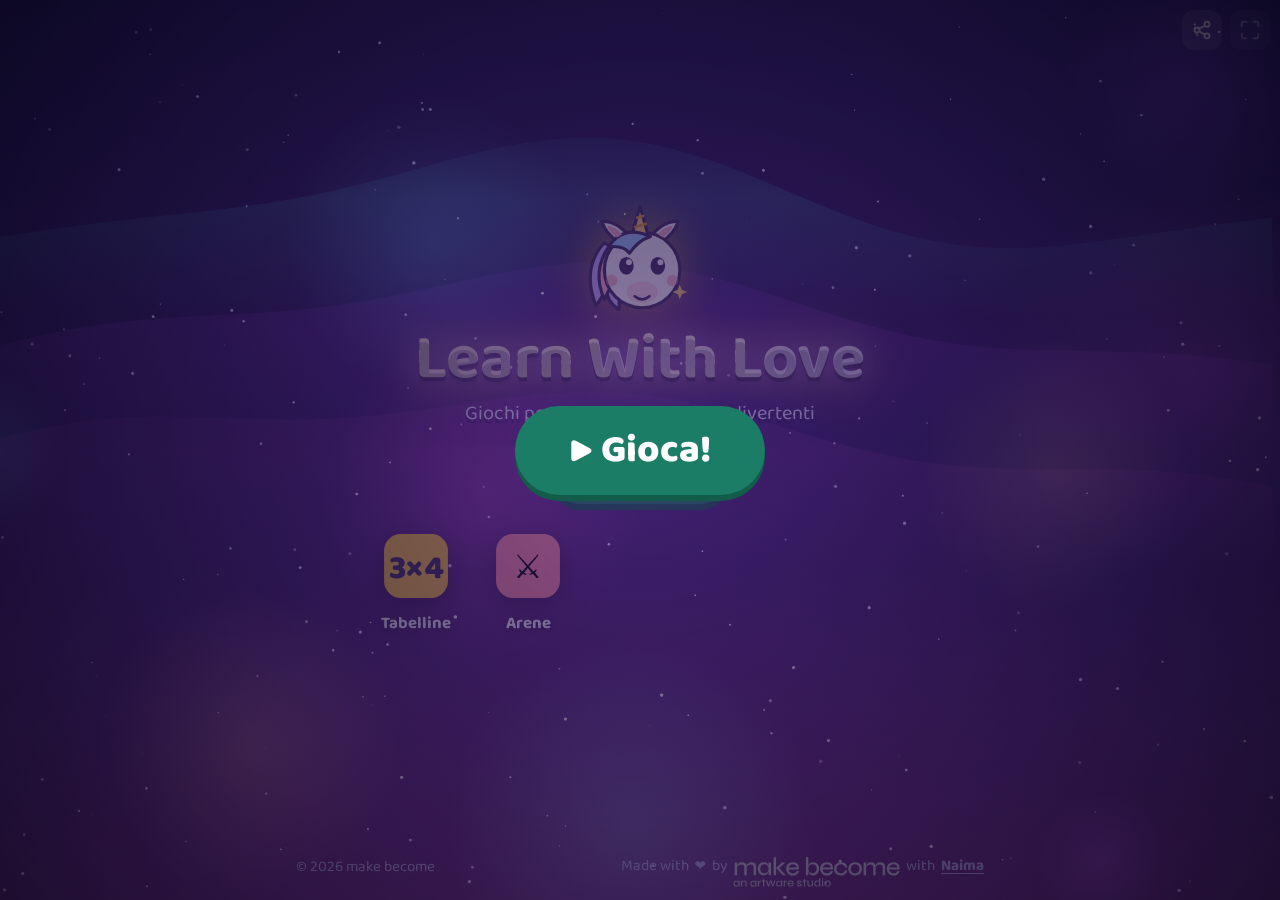
==== index.html @ 15badf5f "Pubblicazione del 2026-11-04 10:10" ====
<!doctype html>
<html lang="it">
<head>
  <meta charset="utf-8" />
  <meta name="viewport" content="width=device-width, initial-scale=1, maximum-scale=1, viewport-fit=cover" />
  <title>Learn With Love</title>
  <meta name="description" content="Piccoli giochi per imparare, con un unicorno per amico. Gratis, senza pubblicità, senza dati personali." />
  <link rel="icon" href="data:image/svg+xml,<svg xmlns='http://www.w3.org/2000/svg' viewBox='0 0 100 100'><text y='.9em' font-size='90'>🦄</text></svg>" />
  <link rel="manifest" href="/manifest.webmanifest" />
  <meta name="apple-mobile-web-app-capable" content="yes" />
  <meta name="mobile-web-app-capable" content="yes" />
  <meta name="apple-mobile-web-app-status-bar-style" content="black-translucent" />
  <meta name="apple-mobile-web-app-title" content="Learn With Love" />
  <meta name="theme-color" content="#1b1446" />
  <link rel="apple-touch-icon" href="/icon-180.png" />
  <style>
    /* La cornice: tutto lo schermo è la pagina dentro (pagina principale o un gioco). */
    html, body { margin: 0; height: 100%; overflow: hidden; background: #1b1446; }
    /* L'altezza è quella dello schermo *più piccolo* possibile (100svh: con le barre del
       browser aperte). Con 100dvh la cornice cresce quando le barre si ritirano e, siccome
       qui non si scorre, la fascia in fondo (il DJ e i comandi dell'arena, per esempio
       «Alzati») finisce fuori schermo su iPhone e non si può più toccare.
       100vh resta come ripiego per i browser vecchi che non conoscono svh.
       Le zone del telefono (tacca, barra in basso) restano fuori: dentro il riquadro non si
       vedono. Il ritaglio si fa qui e solo qui: dentro un riquadro (iframe)
       env(safe-area-inset-*) vale sempre zero. */
    body { box-sizing: border-box; height: 100vh; height: 100svh;
           padding: env(safe-area-inset-top) env(safe-area-inset-right) env(safe-area-inset-bottom) env(safe-area-inset-left); }
    #app { display: block; border: 0; width: 100%; height: 100%; }
  </style>
  <script type="module" crossorigin src="/assets/main-CHLt7JHO.js"></script>
  <link rel="modulepreload" crossorigin href="/assets/base-Cv_9K5H_.js">
  <link rel="modulepreload" crossorigin href="/assets/audio-C5J7Qej8.js">
  <link rel="modulepreload" crossorigin href="/assets/fullscreen-CSntqjPP.js">
  <link rel="modulepreload" crossorigin href="/assets/gate-DLMY7jFq.js">
  <link rel="stylesheet" crossorigin href="/assets/base-DasnrGKG.css">
</head>
<body>
  <!-- La cornice resta aperta per sempre: l'audio (un solo AudioContext, sbloccato una volta)
       e lo schermo intero vivono qui, mentre dentro si passa da una pagina all'altra. -->
  <iframe id="app" title="Learn With Love" allow="autoplay; fullscreen"></iframe>
</body>
</html>
---- assets/base-DasnrGKG.css ----
@import"https://fonts.googleapis.com/css2?family=Baloo+2:wght@500;700;800&display=swap";:root{--bg: #fff8e7;--ink: #3b2f5c;--muted: #5e5480;--card: #ffffff;--sun: #ffc93c;--coral: #ff6f69;--mint: #3ec5a3;--sky: #5fa8ff;--grape: #9b6bff;--mint-deep: #1b7d65;--grape-deep: #7c4ddb;--shadow: 0 6px 0 rgba(59, 47, 92, .15)}*{box-sizing:border-box}html,body{margin:0;min-height:100%}body{background:var(--bg);color:var(--ink);font-family:"Baloo 2",Comic Sans MS,system-ui,sans-serif;-webkit-tap-highlight-color:transparent;-webkit-user-select:none;user-select:none}button{font:inherit;color:inherit;cursor:pointer;border:none;touch-action:manipulation}.bg-deco{position:fixed;top:0;right:0;bottom:0;left:0;z-index:-1;pointer-events:none}[hidden]{display:none!important}.profiles{display:grid;grid-template-columns:repeat(auto-fill,minmax(110px,1fr));gap:12px}.profile{background:#f7f3ff;border-radius:22px;padding:12px 6px;display:flex;flex-direction:column;align-items:center;gap:4px;font-size:1.2rem;font-weight:700;overflow-wrap:anywhere}.profile:active{transform:scale(.95)}.profile.new{color:var(--muted)}.new-profile{display:flex;flex-direction:column;align-items:center;gap:14px}.new-profile input{font:inherit;font-size:1.6rem;font-weight:700;text-align:center;color:var(--ink);border:3px solid #e6e0f5;border-radius:18px;padding:6px 12px;width:min(100%,320px);-webkit-user-select:text;user-select:text}.new-profile input:focus{outline:none;border-color:var(--grape)}.colors{display:flex;flex-wrap:wrap;justify-content:center;gap:10px}.colors button{width:40px;height:40px;border-radius:50%;border:4px solid transparent}.colors button.on{border-color:var(--ink)}.profile-slot{position:relative;display:grid}.link-btn{position:absolute;top:4px;right:4px;width:34px;height:34px;border-radius:50%;background:#fff;color:var(--grape);display:grid;place-items:center;box-shadow:0 2px #3b2f5c26}.new-choice{display:grid;gap:12px}.choice-card{display:grid;justify-items:center;gap:2px;padding:16px;border-radius:22px;background:#f7f3ff;color:var(--ink);text-align:center}.choice-card svg{color:var(--grape);width:30px;height:30px}.choice-card b{font-size:1.4rem}.choice-card span{color:var(--muted);line-height:1.3}.text-btn{background:none;color:var(--muted);font-size:1.15rem;font-weight:700;padding:4px 18px;border-radius:999px;min-height:48px}.text-btn:hover{background:#f7f3ff;color:var(--ink)}.new-profile .preview,.link-card .preview{display:flex;flex-direction:column;align-items:center;gap:2px;font-size:1.4rem}.chips{display:flex;flex-wrap:wrap;justify-content:center;gap:8px}.chips button{width:46px;height:46px;border-radius:14px;font-size:1.6rem;background:#f7f3ff;border:3px solid transparent}.chips.words button{width:auto;height:auto;padding:2px 12px;font-size:1.05rem;font-weight:700;color:var(--ink)}.chips button.on{border-color:var(--ink);background:#fff}.form-error{color:var(--coral);font-weight:700;margin:0;text-align:center}.link-card{display:flex;flex-direction:column;align-items:center;gap:10px;text-align:center}.link-card p{margin:0}.qr{width:200px;height:200px;background:#fff;border-radius:16px;padding:6px;box-shadow:var(--shadow)}.qr svg{width:100%;height:100%;display:block}.hint{color:var(--muted);line-height:1.35;max-width:340px}.link-actions{display:flex;flex-wrap:wrap;justify-content:center;gap:8px}.pill-btn{padding:6px 16px;border-radius:999px;background:#f7f3ff;color:var(--ink);font-weight:700;font-size:1.05rem;min-height:48px}.nick{display:flex;align-items:center;width:min(100%,320px);border:3px solid #e6e0f5;border-radius:18px;padding:0 12px;font-size:1.3rem;font-weight:700;color:var(--muted)}.nick:focus-within{border-color:var(--grape)}.new-profile .nick input{border:none;padding:4px;font-size:1.3rem;width:100%;text-align:left}.nick-note{margin:-8px 0 0;color:var(--muted);font-size:.95rem;text-align:center}.nick-note.ok{color:#2a9c80;font-weight:700}.nick-note.bad{color:var(--coral);font-weight:700}.birthday{display:flex;flex-direction:column;align-items:center;gap:4px;width:min(100%,320px);font-weight:700;color:var(--ink)}.birthday i{color:var(--muted);font-weight:600;font-style:normal}.birthday input{width:100%;text-align:center}.birthday small{color:var(--muted);font-weight:600;font-size:.85rem;line-height:1.3;text-align:center}.link-card .preview span{color:var(--muted);font-size:1rem}.link-btn .gift-count{position:absolute;top:-6px;right:-6px;min-width:20px;height:20px;border-radius:999px;padding:0 5px;background:var(--coral);color:#fff;font-size:.8rem;font-style:normal;font-weight:800;display:grid;place-items:center}.gifts{width:100%;display:flex;flex-direction:column;align-items:center;gap:8px}.gifts h3{margin:4px 0 0;font-size:1.2rem}.gifts ul{list-style:none;margin:0;padding:0;width:100%;max-height:220px;overflow-y:auto;display:grid;gap:6px}.gifts li{display:flex;align-items:center;gap:10px;padding:6px 12px;border-radius:14px;background:#f7f3ff;text-align:left}.gifts li span{font-size:1.5rem}.gifts li.new{background:#fff3d1;font-weight:700}.friend-list{display:flex;flex-wrap:wrap;justify-content:center;gap:10px}.friend{display:flex;flex-direction:column;align-items:center;gap:2px;font-weight:700;font-size:.95rem}.friend{max-width:9rem}.friend i{font-style:normal;font-weight:600;font-size:.8rem;text-align:center;line-height:1.2}.friend .here{color:#1f8f5f}.friend .away{color:#8b8b96}.link-btn svg{width:24px;height:24px}.group-new{display:flex;gap:8px;width:min(100%,360px)}.group-new input{flex:1;min-width:0;font:inherit;font-weight:700;color:var(--ink);text-align:center;border:3px solid #e6e0f5;border-radius:999px;padding:4px 12px;-webkit-user-select:text;user-select:text}.group-new input:focus{outline:none;border-color:var(--grape)}a.pill-btn,a.text-btn{text-decoration:none;display:inline-flex;align-items:center;justify-content:center}.stage{position:fixed;top:0;right:0;bottom:0;left:0;width:100%;height:100%;z-index:-2;pointer-events:none}body.staged{background:#1b1446}body.staged .bg-deco{display:none}.fx-layer{position:fixed;top:0;right:0;bottom:0;left:0;width:100%;height:100%;z-index:60;pointer-events:none}.fx-flash{position:fixed;top:0;right:0;bottom:0;left:0;z-index:59;pointer-events:none;mix-blend-mode:screen}.fx-text,.fx-big{position:fixed;z-index:61;pointer-events:none;white-space:nowrap;font-weight:800;color:#fff;-webkit-text-stroke:2px rgba(59,47,92,.55);paint-order:stroke fill;text-shadow:0 4px 0 rgba(59,47,92,.35),0 0 24px rgba(255,201,60,.7)}.fx-text{font-size:clamp(1.3rem,5vw,2rem);transform:translate(-50%,-50%);white-space:normal;text-align:center;width:max-content;max-width:min(90vw,520px);line-height:1.1}.fx-text.good{color:#fff6c7}.fx-text.bad{color:#ffd6d4;font-size:1.6rem;text-shadow:0 4px 0 rgba(59,47,92,.35)}.fx-text.gold{color:#ffe066;font-size:2.4rem}.fx-big{left:50%;top:42%;font-size:clamp(3rem,14vw,7rem);letter-spacing:.02em;transform:translate(-50%,-50%)}.fx-big.combo{color:#ffe066}.fx-big.go{color:#9be8cf}.fx-big.sprint{color:#ff8fa3}.fx-big.birthday{color:#ffe066;font-size:clamp(1.8rem,7vw,3.4rem);white-space:normal;text-align:center;width:max-content;max-width:min(90vw,620px);line-height:1.15}.fx-big.birthday.small{color:#fff6c7;font-size:clamp(1.4rem,5.2vw,2.4rem)}body.staged h1:not(.card h1):not(.card *),body.staged .sub{color:#fff;text-shadow:0 0 30px rgba(155,107,255,.8),0 4px 0 rgba(0,0,0,.25)}body.staged .sub{color:#e6dcff}body.staged .card,body.staged .app,body.staged .album-card{background:linear-gradient(160deg,#fffffff7,#f6f0fff0);box-shadow:0 0 0 2px #fff9,0 18px 50px #140a3c73,0 0 60px #9b6bff40}@keyframes rise{0%{opacity:0;transform:translateY(24px) scale(.96)}}body.staged main>*{animation:rise .6s cubic-bezier(.2,.9,.3,1.2) both}body.staged main>*:nth-child(2){animation-delay:.08s}body.staged main>*:nth-child(3){animation-delay:.16s}body.staged main>*:nth-child(4){animation-delay:.24s}.big-btn{position:relative;overflow:hidden}.big-btn:after{content:"";position:absolute;inset:-50% auto -50% -60%;width:40%;background:linear-gradient(100deg,transparent,rgba(255,255,255,.55),transparent);transform:skew(-20deg);animation:shine 3.2s ease-in-out infinite}@keyframes shine{0%,60%{left:-60%}to{left:140%}}.avatar{overflow:visible;animation:breathe 3.4s ease-in-out infinite;transform-origin:50% 80%}.avatar .face{animation:bob 2.6s ease-in-out infinite;transform-box:fill-box;transform-origin:50% 100%}.avatar .glow{animation:glow 2.4s ease-in-out infinite}button:active .avatar,.profile:hover .avatar{animation:hopav .5s cubic-bezier(.3,1.6,.5,1)}@keyframes breathe{50%{transform:scale(1.04,.97)}}@keyframes bob{50%{transform:translateY(-2px) rotate(-4deg)}}@keyframes glow{50%{opacity:.35}}@keyframes hopav{40%{transform:translateY(-10px) scale(1.08)}}.mascot{animation:idle 3.6s ease-in-out infinite;transform-origin:50% 95%;overflow:visible}.mascot .eyes-open{animation:blink 5s infinite;transform-box:fill-box;transform-origin:center}.mascot>g:first-of-type>path:nth-of-type(2),.mascot>g:first-of-type>path:nth-of-type(3){animation:mane 2.8s ease-in-out infinite;transform-box:fill-box;transform-origin:80% 10%}.mascot>path:last-of-type{animation:twinkle 1.8s ease-in-out infinite;transform-box:fill-box;transform-origin:center}@keyframes idle{0%,to{transform:rotate(-2deg) translateY(0)}50%{transform:rotate(2deg) translateY(-4px)}}@keyframes blink{0%,46%,50%,to{transform:scaleY(1)}48%{transform:scaleY(.1)}}@keyframes mane{50%{transform:rotate(6deg)}}@keyframes twinkle{50%{transform:scale(.5) rotate(45deg);opacity:.5}}@media(prefers-reduced-motion:reduce){*,*:before,*:after{animation-duration:.01ms!important;animation-iteration-count:1!important}}.dj{position:fixed;left:14px;bottom:14px;z-index:30;display:flex;align-items:center;gap:12px;padding:10px 16px 10px 10px;border-radius:28px;color:#fff;max-width:calc(100vw - 28px);background:linear-gradient(135deg,#2b1c66e6,#622882e0);-webkit-backdrop-filter:blur(8px);backdrop-filter:blur(8px);box-shadow:0 0 0 2px #ffffff40,0 12px 32px #00000073,0 0 40px #9b6bff8c;animation:djglow var(--beat, .5s) ease-in-out infinite alternate}.dj.enter{animation:rise .5s cubic-bezier(.2,.9,.3,1.3) both,djglow var(--beat, .5s) ease-in-out .5s infinite alternate}@keyframes djglow{to{box-shadow:0 0 0 2px #ffffff59,0 12px 32px #00000073,0 0 60px #ff8fa3a6}}.dj-booth{position:relative;width:92px;height:70px;flex:none}.dj-animal{position:absolute;left:18px;top:-34px;font-size:58px;line-height:1;filter:drop-shadow(0 4px 6px rgba(0,0,0,.4));animation:djbob var(--beat, .5s) ease-in-out infinite;transform-origin:50% 100%}.dj-deck{position:absolute;bottom:0;left:0;width:40px;height:40px;border-radius:50%;background:repeating-radial-gradient(#1a1a1a 0,#1a1a1a 2px,#3a3a3a 2px,#3a3a3a 4px);box-shadow:0 0 0 3px #9b6bff,0 0 14px #9b6bff;animation:spin calc(var(--beat, .5s) * 2) linear infinite}.dj-deck:after{content:"";position:absolute;top:14px;right:14px;bottom:14px;left:14px;border-radius:50%;background:#ffc93c}.dj-deck:before{content:"";position:absolute;left:50%;top:3px;width:3px;height:10px;background:#fff;border-radius:2px;opacity:.7}.dj-deck.two{left:52px;box-shadow:0 0 0 3px #3ec5a3,0 0 14px #3ec5a3}.dj-eq{display:flex;align-items:flex-end;gap:3px;height:34px;flex:none}.dj-eq i{display:block;width:6px;border-radius:3px;background:linear-gradient(#ffe066,#ff6f69);animation:eq var(--beat, .5s) ease-in-out infinite alternate}.dj-eq i:nth-child(1){animation-delay:-.1s}.dj-eq i:nth-child(2){animation-delay:-.35s}.dj-eq i:nth-child(3){animation-delay:-.2s}.dj-eq i:nth-child(4){animation-delay:-.45s}.dj-eq i:nth-child(5){animation-delay:-.05s}@keyframes eq{0%{height:6px}to{height:34px}}.dj-info{display:flex;flex-direction:column;line-height:1.05;min-width:0}.dj-info b{font-size:1.35rem;white-space:nowrap;overflow:hidden;text-overflow:ellipsis;text-shadow:0 0 12px rgba(255,201,60,.6)}.dj-info small{font-size:1rem;color:#e6dcff}.dj-heart{background:none;color:#ff8fa3;font-size:2.2rem;line-height:1;padding:0 4px}.dj-heart.on{color:#ff6f69;animation:beat 1s ease-in-out infinite}@keyframes djbob{0%,to{transform:translateY(0) rotate(-8deg)}50%{transform:translateY(-8px) rotate(8deg) scale(1.05)}}@keyframes spin{to{transform:rotate(360deg)}}@keyframes beat{15%{transform:scale(1.3)}30%{transform:scale(1)}}@media(max-width:600px){.dj{left:8px;bottom:8px;gap:8px;padding:6px 10px 6px 6px;border-radius:22px}.dj-booth{width:64px;height:48px}.dj-animal{left:14px;top:-18px;font-size:34px}.dj-deck{width:28px;height:28px}.dj-deck:after{top:10px;right:10px;bottom:10px;left:10px}.dj-deck.two{left:36px}.dj-eq{height:24px}.dj-eq i{width:4px}.dj-info b{font-size:1rem}.dj-info small{font-size:.8rem}.dj-heart{font-size:1.7rem}}.avatar .critter{animation:bob 2.6s ease-in-out infinite}.avatar .critter .cr-eyes{animation:blink 4.6s infinite;transform-box:fill-box;transform-origin:center}.avatar .critter .cr-ears{animation:ears 3.2s ease-in-out infinite;transform-box:fill-box;transform-origin:50% 100%}.avatar .critter .cr-extra{animation:sway 2.4s ease-in-out infinite;transform-box:fill-box;transform-origin:50% 100%}@keyframes ears{0%,70%,to{transform:rotate(0)}78%{transform:rotate(-6deg)}86%{transform:rotate(5deg)}}@keyframes sway{50%{transform:rotate(4deg) scale(1.03)}}html:has(body.fit){height:100%;overflow:hidden}body.fit{height:100vh;height:100svh;overflow:hidden;display:flex;flex-direction:column}body.fit>.topbar{flex:none}body.fit>main{flex:1 1 auto;min-height:0;width:100%;padding-bottom:4px;justify-content:space-evenly;overflow:hidden}body.fit .mascot{width:clamp(40px,8dvh,84px);height:auto;aspect-ratio:120 / 110}body.fit .game{flex:1 1 auto;min-height:0;gap:clamp(4px,1.2dvh,14px);justify-content:center}body.fit .progress{min-height:0;gap:2px}body.fit .row svg{width:clamp(16px,3dvh,24px);height:clamp(16px,3dvh,24px)}body.fit .row.small svg{width:clamp(14px,2.6dvh,22px);height:clamp(14px,2.6dvh,22px)}body.fit .card{padding:clamp(6px,1.4dvh,14px) clamp(10px,2dvh,18px)}body.fit .expr,body.fit .answer{font-size:clamp(1.7rem,min(10vw,6dvh),3.1rem)}body.fit .keypad{flex:1 1 0;min-height:120px;max-height:260px;max-width:320px;grid-auto-rows:1fr;gap:clamp(4px,1dvh,10px)}body.fit .key{font-size:clamp(1.15rem,3.8dvh,1.7rem);padding:0;min-height:0}body.fit .key svg{width:clamp(18px,3.4dvh,26px);height:clamp(18px,3.4dvh,26px)}body.fit .choices{flex:1 1 0;min-height:0;max-height:200px;max-width:340px;grid-auto-rows:1fr;gap:clamp(6px,1.2dvh,12px)}body.fit .choice{min-height:0;height:auto;font-size:clamp(1.4rem,4.4dvh,2.1rem)}body.fit .choice svg{width:clamp(30px,6dvh,52px);height:clamp(30px,6dvh,52px)}body.fit .start,body.fit #arena{max-height:100%;overflow-y:auto;overscroll-behavior:contain}#dj-slot{flex:none;display:flex;justify-content:center;padding:46px 8px max(6px,env(safe-area-inset-bottom))}#dj-slot:empty,#dj-slot:has(.dj[hidden]){display:none}.dj.docked{position:static;margin:0 auto}.dj{position:fixed}.dj.docked{position:relative}.dj-ctrl{display:flex;gap:4px}.dj-btn{width:40px;height:40px;border-radius:50%;background:#ffffff26;color:#fff;font-size:1.15rem;box-shadow:inset 0 0 0 2px #ffffff40}.dj-btn:active{transform:scale(.9)}.dj-king{color:#ffe066;font-weight:800}.dj-menu{position:absolute;left:0;bottom:calc(100% + 8px);width:min(340px,calc(100vw - 20px));max-height:min(60dvh,420px);overflow-y:auto;display:grid;gap:6px;padding:10px;border-radius:22px;background:#1b1446f5;box-shadow:0 0 0 2px #fff3,0 18px 40px #00000080;z-index:40}.dj-menu>b{color:#ffe066;text-align:center}.dj-song{display:grid;grid-template-columns:34px 1fr auto;grid-template-rows:auto auto;column-gap:8px;align-items:center;text-align:left;padding:6px 10px;border-radius:14px;background:#ffffff14;color:#fff}.dj-song span{grid-row:span 2;font-size:1.6rem}.dj-song small{color:#d9ccff;grid-column:2}.dj-song i{grid-row:span 2;grid-column:3;color:#ff6f69;font-style:normal;font-size:1.2rem}.dj-song.on{background:#ffc93c40;box-shadow:inset 0 0 0 2px #ffc93c}@media(max-width:600px){.dj-btn{width:32px;height:32px;font-size:1rem}}.app-home span{font-size:1.45rem;line-height:1}.text-btn.inline{display:inline;padding:0;font-size:inherit;text-decoration:underline}.access .days{display:inline-flex;align-items:center;gap:6px;font-weight:700}.access .days input{width:3.4em;padding:4px 6px;border-radius:10px;font-size:1rem;text-align:center}.access-list{list-style:none;margin:6px 0 0;padding:0;display:grid;gap:4px;text-align:left}.access-list li{display:flex;align-items:center;justify-content:space-between;gap:8px;padding:6px 10px;border-radius:12px;background:#f7f3ff;font-size:.95rem}.temp-shown{background:#fff3d1;box-shadow:0 0 0 2px #ffc93c;border-radius:18px;padding:10px;margin:8px 0}.temp-shown .qr{width:150px;height:150px;margin:6px auto}.temp-shown .qr svg{width:100%;height:auto}.has-shown>:not(.temp-shown):not(.done){display:none!important}.temp-shown code{background:#fff;padding:2px 8px;border-radius:8px;font-size:1.1rem;font-weight:800}.ok-note{color:#1f8a6d;font-weight:800}.big-btn{font-size:1.6rem;font-weight:800;color:#fff;background:var(--mint-deep);padding:8px 40px;border-radius:999px;box-shadow:0 6px #135c4a;text-decoration:none;display:inline-block}.big-btn:active{transform:translateY(4px);box-shadow:0 2px #135c4a}.big-btn:disabled{opacity:.5}.profile-card{gap:12px}.tiles{display:grid;grid-template-columns:repeat(3,minmax(0,1fr));gap:8px;width:100%}.tile{position:relative;display:flex;flex-direction:column;align-items:center;gap:2px;padding:10px 4px;border-radius:18px;background:#f7f3ff;color:var(--ink);line-height:1.1}.tile span{font-size:1.8rem}.tile b{font-size:.95rem}.tile i{position:absolute;top:4px;right:6px;font-style:normal;font-size:.75rem;font-weight:800;background:var(--coral);color:#fff;border-radius:999px;padding:1px 7px}.tile.off{opacity:.45}.tile:active{transform:scale(.95)}.hint.small,.link-actions.small{font-size:.9rem}.link-actions.small{gap:14px}.preview.mini{flex-direction:row!important;gap:8px!important;font-size:1.1rem!important}.tabs{display:grid;grid-template-columns:repeat(4,minmax(0,1fr));gap:6px;width:100%}.tab{display:flex;flex-direction:column;align-items:center;padding:6px 2px;border-radius:14px;background:#f7f3ff;color:var(--ink);font-size:.8rem;font-weight:700}.tab span{font-size:1.4rem}.tab.on{background:var(--grape-deep);color:#fff}.access .access-list{max-height:34dvh;overflow-y:auto}@media(max-width:600px){#dj-slot{padding-top:26px}}.ico{display:grid;place-items:center;width:44px;height:44px;border-radius:14px;color:#fff;background:var(--tint);box-shadow:0 4px color-mix(in srgb,var(--tint) 75%,#000),0 6px 14px color-mix(in srgb,var(--tint) 35%,transparent)}.ico svg{width:24px;height:24px}.tile .ico{margin-bottom:4px}.tile.off .ico{filter:grayscale(1)}.tab svg{width:22px;height:22px;margin-bottom:2px}.pill-btn.with-ico{display:inline-flex;align-items:center;gap:6px}.pill-btn.with-ico svg{width:20px;height:20px;color:var(--grape)}@media(max-height:900px){.new-profile{gap:8px}.new-profile .preview svg{width:56px;height:56px}.new-profile input{padding:6px 12px;font-size:1.1rem}.new-profile .nick-note,.new-profile .hint,.new-profile .birthday small{font-size:.85rem;margin:0}.new-profile .chips{gap:4px}.new-profile .chips button{width:38px;height:38px;font-size:1.3rem;border-radius:12px}.new-profile .colors{gap:6px}.new-profile .colors button{width:30px;height:30px;border-width:3px}.new-profile .big-btn{font-size:1.3rem;padding:6px 32px}.chooser>div{padding:14px}.chooser h2{margin-bottom:6px;font-size:1.3rem}}.dj-btn{display:grid;place-items:center;padding:0}.dj-btn svg{width:55%;height:55%}.dj.crowned .dj-animal:after{content:"👑";position:absolute;left:50%;top:-22px;transform:translate(-50%) rotate(-8deg);font-size:.5em}.play-gate{position:fixed;top:0;right:0;bottom:0;left:0;z-index:80;display:grid;place-items:center;background:radial-gradient(circle,#3c1e6e8c,#0a061ed1);animation:cerin .3s ease both;transition:opacity .4s}.play-gate .big-btn{font-size:2.4rem;padding:14px 54px;animation:hop 1.6s ease-in-out infinite}.play-gate.out{opacity:0;pointer-events:none}@keyframes cerin{0%{opacity:0}}.voice-dl{position:absolute;top:-6px;right:-8px;padding:1px 6px;border-radius:999px;font-style:normal;font-size:.7rem;font-weight:800;line-height:1.4;white-space:nowrap;color:#fff;background:var(--grape);box-shadow:0 0 0 2px #fff,0 2px 6px #0000004d;pointer-events:none;animation:dlpulse 1.6s ease-in-out infinite}@keyframes dlpulse{50%{transform:scale(1.08)}}.icon-btn:has(>.voice-dl){position:relative}.text-btn.more{opacity:.6;font-size:.85rem}.danger-zone{display:flex;flex-direction:column;align-items:center;gap:2px}.danger-zone .text-btn{font-size:.8rem;opacity:.7;color:var(--coral)}.share-menu{position:fixed;z-index:70;display:grid;gap:6px;padding:8px;border-radius:18px;min-width:220px;background:#1b1446f5;box-shadow:0 0 0 2px #fff3,0 18px 40px #00000080}.share-menu button{text-align:left;padding:10px 12px;border-radius:12px;background:#ffffff14;color:#fff;font-weight:700;font-size:1rem}.who-picker{display:grid;grid-template-columns:repeat(3,minmax(0,1fr));gap:8px;width:min(100%,360px);margin:4px auto 10px}.who-tile{display:flex;flex-direction:column;align-items:center;justify-content:center;gap:2px;min-height:72px;padding:8px 4px;border-radius:20px;background:#f7f3ff;color:var(--ink);font-size:1.05rem;font-weight:800;border:3px solid transparent}.who-tile span{font-size:1.8rem;line-height:1}.who-tile.on{background:var(--grape-deep);color:#fff;box-shadow:var(--shadow)}.game-tabs{display:flex;width:min(100%,360px);margin:0 auto 10px;padding:4px;gap:4px;border-radius:16px;background:#ece5fb}.game-tab{flex:1;display:inline-flex;align-items:center;justify-content:center;gap:6px;min-height:48px;padding:4px 8px;border-radius:12px;background:none;color:var(--ink);font-size:1.05rem;font-weight:800}.game-tab span{font-size:1.3rem}.game-tab.on{background:var(--grape-deep);color:#fff}.pill-btn.on{background:#fff;box-shadow:0 0 0 3px var(--grape-deep)}.board-notes{display:flex;flex-wrap:wrap;justify-content:center;gap:6px;margin:6px 0}.board-notes span{padding:2px 10px;border-radius:999px;background:#f7f3ff;color:var(--ink);font-weight:700;font-size:1rem}.optin-btn{margin:4px auto 0}.lb{width:100%;box-sizing:border-box;padding:6px 8px 8px;border-radius:20px;background:#fff;box-shadow:inset 0 0 0 2px #ece6fb;text-align:center;color:var(--ink)}.lb h3{margin:0 0 6px;font-size:1.15rem;font-weight:800}.lb h3 small{display:inline;margin-left:6px;font-size:.8rem;font-weight:700;color:var(--muted)}.lb ol{list-style:none;margin:0;padding:0;display:grid;gap:2px}.lb li{display:grid;grid-template-columns:28px 26px minmax(0,1fr) auto;align-items:center;gap:8px;min-height:30px;padding:0 10px;border-radius:12px;background:#f7f3ff;font-weight:800}.lb li b{font-size:1.05rem;color:var(--muted)}.lb li svg{width:26px;height:26px}.lb li span{text-align:left;overflow:hidden;text-overflow:ellipsis;white-space:nowrap}.lb li em{font-style:normal;font-size:1.15rem;color:var(--grape-deep);font-variant-numeric:tabular-nums}.lb li.me{background:#efe7ff;box-shadow:inset 0 0 0 2px var(--grape-deep)}.lb li.gap{display:block;min-height:0;background:none;color:var(--muted);padding:0;line-height:1}.lb-empty{margin:6px 0;color:var(--muted);font-weight:700;line-height:1.3}.lb-join{margin-top:8px;min-height:48px;padding:6px 18px;border:0;border-radius:999px;background:var(--mint-deep);color:#fff;font:inherit;font-weight:800}.my-score{display:inline-flex;align-items:center;gap:6px;margin-top:4px;padding:4px 12px;border-radius:999px;background:#f7f3ff;font-weight:800;color:var(--ink)}.my-score b{color:var(--grape-deep);font-size:1.1rem;font-variant-numeric:tabular-nums}.tier{padding:1px 8px;border-radius:999px;background:linear-gradient(90deg,#ffd56b,#ff9fc1);color:#3b2f5c;font-size:.85rem;font-weight:800}.choice-row{display:flex;flex-wrap:wrap;justify-content:center;gap:6px}.choice-row button{min-height:44px;padding:4px 14px;border:0;border-radius:999px;background:#ece6fb;color:var(--ink);font:inherit;font-weight:800}.choice-row button.on{background:var(--grape-deep);color:#fff}.choice-row .sep{width:2px;background:#ddd3f5;border-radius:2px}.meet-sheet{position:fixed;top:0;right:0;bottom:0;left:0;z-index:70;display:grid;place-items:center;padding:12px;background:#140a328c}.meet-card-sheet{position:relative;width:min(100%,420px);max-height:calc(100dvh - 24px);overflow-y:auto;box-sizing:border-box;display:flex;flex-direction:column;gap:8px;padding:14px 14px 16px;border-radius:24px;background:var(--card, #fff);color:var(--ink);text-align:center}.meet-card-sheet .close-btn{top:8px;right:8px}.meet-card-sheet h2{margin:0 44px 0 0;display:flex;align-items:center;gap:8px;font-size:1.2rem;text-align:left}.meet-card-sheet fieldset{margin:0;padding:0;border:0;min-width:0}.meet-card-sheet legend{font-weight:800;margin:0 auto 4px;padding:0}.meet-tiles{display:grid;grid-template-columns:repeat(auto-fit,minmax(84px,1fr));gap:6px}.meet-tile{position:relative;display:flex;flex-direction:column;align-items:center;gap:1px;min-height:48px;padding:6px 4px;border-radius:14px;background:#f7f3ff;box-shadow:inset 0 0 0 2px #ece6fb;font-weight:800;cursor:pointer}.meet-tile input{position:absolute;opacity:0;pointer-events:none}.meet-tile span{font-size:1.4rem;line-height:1.1}.meet-tile b{font-size:.85rem;line-height:1.15}.meet-tile small{font-size:.75rem;color:var(--muted);font-weight:700}.meet-tile:has(input:checked){background:#efe7ff;box-shadow:inset 0 0 0 3px var(--grape-deep)}.meet-tile:has(input:disabled){opacity:.4;cursor:default}.meet-card-sheet .big-btn{font-size:1.4rem;padding:6px 28px;align-self:center}.meet-home{width:min(100%,520px);display:grid;gap:8px;margin:12px auto 0}.meet-more{justify-self:center}.meet-more i{font-style:normal;padding:0 6px;border-radius:999px;background:#ffd56b}.meet-card-sheet .meet-row{box-shadow:inset 0 0 0 2px #ece6fb}.meet-home:empty{display:none}.meet-row{display:grid;grid-template-columns:40px minmax(0,1fr);gap:4px 10px;align-items:center;padding:8px 10px;border-radius:18px;background:var(--card, #fff);color:var(--ink);text-align:left;box-shadow:0 6px #0000002e}.meet-row.new{box-shadow:0 0 0 3px #ffd56b,0 6px #0000002e;animation:meet-pop .5s ease}.meet-row.gone{opacity:.7}.meet-row svg{width:40px;height:40px}.meet-text{display:flex;flex-direction:column;gap:1px;min-width:0}.meet-text b{font-size:1rem}.meet-text b i{font-style:normal;padding:0 6px;border-radius:999px;background:#ffd56b;font-size:.8rem}.meet-text span{font-size:.85rem;color:var(--muted);font-weight:700}.meet-text .meet-status{color:var(--ink)}.meet-do{grid-column:1 / -1;display:flex;flex-wrap:wrap;gap:6px;justify-content:flex-end}.meet-do:empty{display:none}.meet-do .pill-btn.yes{background:var(--mint-deep);color:#fff}@keyframes meet-pop{40%{transform:scale(1.03)}}@media(prefers-reduced-motion:reduce){.meet-row.new{animation:none}}button.friend{border:0;background:none;font:inherit;color:inherit;padding:4px;border-radius:14px;cursor:pointer}button.friend small{font-size:.75rem;color:var(--grape-deep);font-weight:800}button.friend:active{transform:scale(.95)}.push-card{gap:10px}.push-why{margin:0;font-weight:800;font-size:1.1rem;line-height:1.3}.push-steps{margin:0;padding:0 0 0 1.4em;text-align:left;display:grid;gap:6px;font-weight:700}.push-card .pill-btn.yes{background:var(--mint-deep);color:#fff;align-self:center}.ico-i{display:inline-grid;place-items:center;vertical-align:-.2em;color:var(--tint, currentColor)}.ico-i svg{width:1.15em;height:1.15em}.pill-btn .ico-i,.text-btn .ico-i{margin-right:4px}h1 .ico-i svg,h2 .ico-i svg,h3 .ico-i svg{width:1em;height:1em}.medal{display:inline-grid;place-items:center;width:24px;height:24px;border-radius:999px;font-weight:800;font-size:.85rem;color:var(--muted)}.medal.m1{background:linear-gradient(#ffe08a,#ffb627);color:#6b4a00}.medal.m2{background:linear-gradient(#f0f0f5,#c3c3d2);color:#4a4a5e}.medal.m3{background:linear-gradient(#f5c9a0,#d08a4a);color:#5a3210}.close-btn svg{width:24px;height:24px}.big-ico{display:inline-grid}.big-ico .ico{width:56px;height:56px}.big-ico .ico svg{width:30px;height:30px}
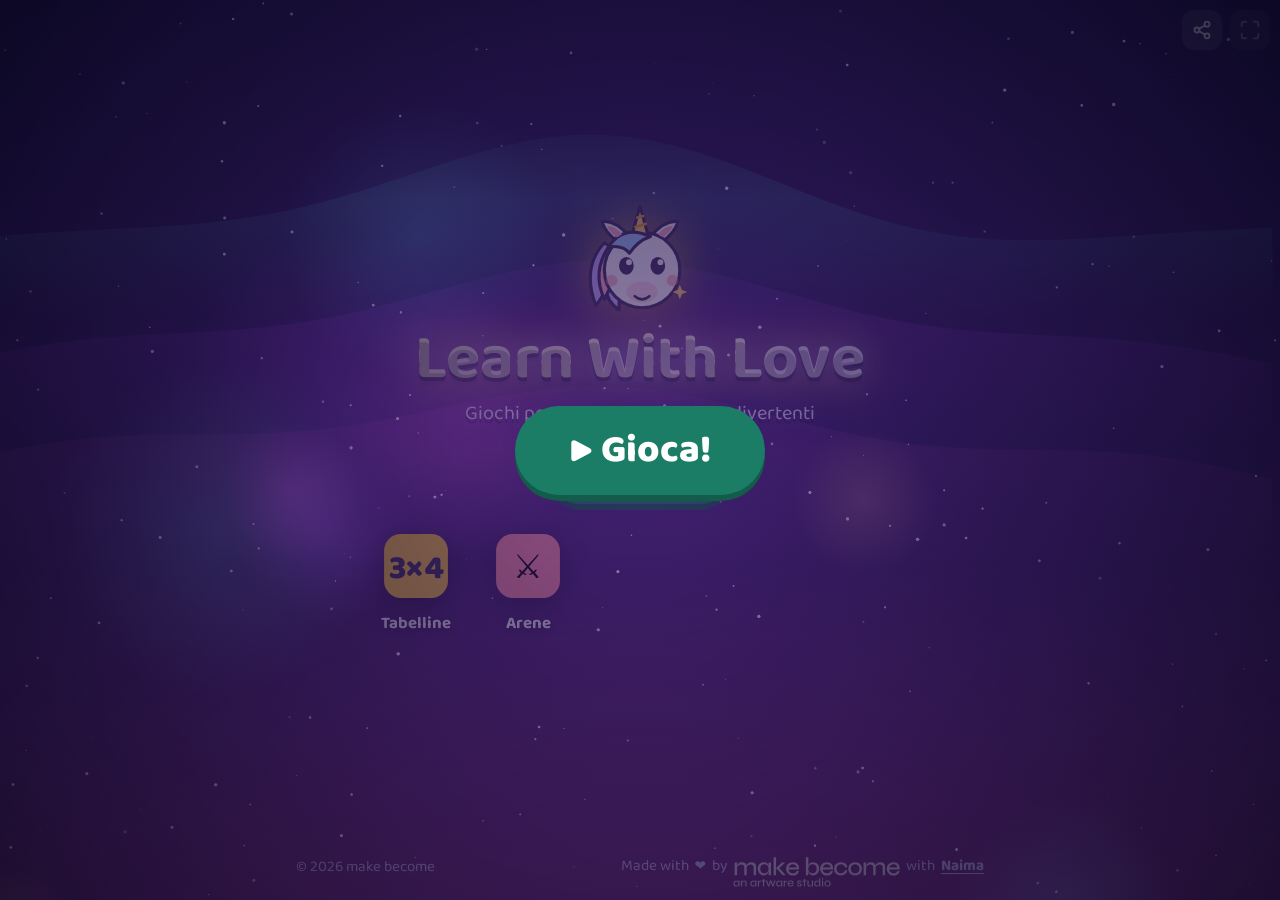
==== commit b7ea5637: "Pubblicazione del 2026-11-04 12:38" ====
--- a/index.html
+++ b/index.html
@@ -28,12 +28,12 @@
            padding: env(safe-area-inset-top) env(safe-area-inset-right) env(safe-area-inset-bottom) env(safe-area-inset-left); }
     #app { display: block; border: 0; width: 100%; height: 100%; }
   </style>
-  <script type="module" crossorigin src="/assets/main-CHLt7JHO.js"></script>
-  <link rel="modulepreload" crossorigin href="/assets/base-Cv_9K5H_.js">
+  <script type="module" crossorigin src="/assets/main-C3Pfy58l.js"></script>
+  <link rel="modulepreload" crossorigin href="/assets/base-D1ogZs-M.js">
   <link rel="modulepreload" crossorigin href="/assets/audio-C5J7Qej8.js">
   <link rel="modulepreload" crossorigin href="/assets/fullscreen-CSntqjPP.js">
   <link rel="modulepreload" crossorigin href="/assets/gate-DLMY7jFq.js">
-  <link rel="stylesheet" crossorigin href="/assets/base-DasnrGKG.css">
+  <link rel="stylesheet" crossorigin href="/assets/base-FuMtJxcF.css">
 </head>
 <body>
   <!-- La cornice resta aperta per sempre: l'audio (un solo AudioContext, sbloccato una volta)
--- a/assets/base-FuMtJxcF.css
+++ b/assets/base-FuMtJxcF.css
@@ -0,0 +1 @@
+@import"https://fonts.googleapis.com/css2?family=Baloo+2:wght@500;700;800&display=swap";:root{--bg: #fff8e7;--ink: #3b2f5c;--muted: #5e5480;--card: #ffffff;--sun: #ffc93c;--coral: #ff6f69;--mint: #3ec5a3;--sky: #5fa8ff;--grape: #9b6bff;--mint-deep: #1b7d65;--grape-deep: #7c4ddb;--shadow: 0 6px 0 rgba(59, 47, 92, .15)}*{box-sizing:border-box}html,body{margin:0;min-height:100%}body{background:var(--bg);color:var(--ink);font-family:"Baloo 2",Comic Sans MS,system-ui,sans-serif;-webkit-tap-highlight-color:transparent;-webkit-user-select:none;user-select:none}button{font:inherit;color:inherit;cursor:pointer;border:none;touch-action:manipulation}.bg-deco{position:fixed;top:0;right:0;bottom:0;left:0;z-index:-1;pointer-events:none}[hidden]{display:none!important}.profiles{display:grid;grid-template-columns:repeat(auto-fill,minmax(110px,1fr));gap:12px}.profile{background:#f7f3ff;border-radius:22px;padding:12px 6px;display:flex;flex-direction:column;align-items:center;gap:4px;font-size:1.2rem;font-weight:700;overflow-wrap:anywhere}.profile:active{transform:scale(.95)}.profile.new{color:var(--muted)}.new-profile{display:flex;flex-direction:column;align-items:center;gap:14px}.new-profile input{font:inherit;font-size:1.6rem;font-weight:700;text-align:center;color:var(--ink);border:3px solid #e6e0f5;border-radius:18px;padding:6px 12px;width:min(100%,320px);-webkit-user-select:text;user-select:text}.new-profile input:focus{outline:none;border-color:var(--grape)}.colors{display:flex;flex-wrap:wrap;justify-content:center;gap:10px}.colors button{width:40px;height:40px;border-radius:50%;border:4px solid transparent}.colors button.on{border-color:var(--ink)}.profile-slot{position:relative;display:grid}.link-btn{position:absolute;top:4px;right:4px;width:34px;height:34px;border-radius:50%;background:#fff;color:var(--grape);display:grid;place-items:center;box-shadow:0 2px #3b2f5c26}.new-choice{display:grid;gap:12px}.choice-card{display:grid;justify-items:center;gap:2px;padding:16px;border-radius:22px;background:#f7f3ff;color:var(--ink);text-align:center}.choice-card svg{color:var(--grape);width:30px;height:30px}.choice-card b{font-size:1.4rem}.choice-card span{color:var(--muted);line-height:1.3}.text-btn{background:none;color:var(--muted);font-size:1.15rem;font-weight:700;padding:4px 18px;border-radius:999px;min-height:48px}.text-btn:hover{background:#f7f3ff;color:var(--ink)}.new-profile .preview,.link-card .preview{display:flex;flex-direction:column;align-items:center;gap:2px;font-size:1.4rem}.chips{display:flex;flex-wrap:wrap;justify-content:center;gap:8px}.chips button{width:46px;height:46px;border-radius:14px;font-size:1.6rem;background:#f7f3ff;border:3px solid transparent}.chips.words button{width:auto;height:auto;padding:2px 12px;font-size:1.05rem;font-weight:700;color:var(--ink)}.chips button.on{border-color:var(--ink);background:#fff}.form-error{color:var(--coral);font-weight:700;margin:0;text-align:center}.link-card{display:flex;flex-direction:column;align-items:center;gap:10px;text-align:center}.link-card p{margin:0}.qr{width:200px;height:200px;background:#fff;border-radius:16px;padding:6px;box-shadow:var(--shadow)}.qr svg{width:100%;height:100%;display:block}.hint{color:var(--muted);line-height:1.35;max-width:340px}.link-actions{display:flex;flex-wrap:wrap;justify-content:center;gap:8px}.pill-btn{padding:6px 16px;border-radius:999px;background:#f7f3ff;color:var(--ink);font-weight:700;font-size:1.05rem;min-height:48px}.nick{display:flex;align-items:center;width:min(100%,320px);border:3px solid #e6e0f5;border-radius:18px;padding:0 12px;font-size:1.3rem;font-weight:700;color:var(--muted)}.nick:focus-within{border-color:var(--grape)}.new-profile .nick input{border:none;padding:4px;font-size:1.3rem;width:100%;text-align:left}.nick-note{margin:-8px 0 0;color:var(--muted);font-size:.95rem;text-align:center}.nick-note.ok{color:#2a9c80;font-weight:700}.nick-note.bad{color:var(--coral);font-weight:700}.birthday{display:flex;flex-direction:column;align-items:center;gap:4px;width:min(100%,320px);font-weight:700;color:var(--ink)}.birthday i{color:var(--muted);font-weight:600;font-style:normal}.birthday input{width:100%;text-align:center}.birthday small{color:var(--muted);font-weight:600;font-size:.85rem;line-height:1.3;text-align:center}.link-card .preview span{color:var(--muted);font-size:1rem}.link-btn .gift-count{position:absolute;top:-6px;right:-6px;min-width:20px;height:20px;border-radius:999px;padding:0 5px;background:var(--coral);color:#fff;font-size:.8rem;font-style:normal;font-weight:800;display:grid;place-items:center}.gifts{width:100%;display:flex;flex-direction:column;align-items:center;gap:8px}.gifts h3{margin:4px 0 0;font-size:1.2rem}.gifts ul{list-style:none;margin:0;padding:0;width:100%;max-height:220px;overflow-y:auto;display:grid;gap:6px}.gifts li{display:flex;align-items:center;gap:10px;padding:6px 12px;border-radius:14px;background:#f7f3ff;text-align:left}.gifts li span{font-size:1.5rem}.gifts li.new{background:#fff3d1;font-weight:700}.friend-list{display:flex;flex-wrap:wrap;justify-content:center;gap:10px}.friend{display:flex;flex-direction:column;align-items:center;gap:2px;font-weight:700;font-size:.95rem}.friend{max-width:9rem}.friend i{font-style:normal;font-weight:600;font-size:.8rem;text-align:center;line-height:1.2}.friend .here{color:#1f8f5f}.friend .away{color:#8b8b96}.link-btn svg{width:24px;height:24px}.group-new{display:flex;gap:8px;width:min(100%,360px)}.group-new input{flex:1;min-width:0;font:inherit;font-weight:700;color:var(--ink);text-align:center;border:3px solid #e6e0f5;border-radius:999px;padding:4px 12px;-webkit-user-select:text;user-select:text}.group-new input:focus{outline:none;border-color:var(--grape)}a.pill-btn,a.text-btn{text-decoration:none;display:inline-flex;align-items:center;justify-content:center}.stage{position:fixed;top:0;right:0;bottom:0;left:0;width:100%;height:100%;z-index:-2;pointer-events:none}body.staged{background:#1b1446}body.staged .bg-deco{display:none}.fx-layer{position:fixed;top:0;right:0;bottom:0;left:0;width:100%;height:100%;z-index:60;pointer-events:none}.fx-flash{position:fixed;top:0;right:0;bottom:0;left:0;z-index:59;pointer-events:none;mix-blend-mode:screen}.fx-text,.fx-big{position:fixed;z-index:61;pointer-events:none;white-space:nowrap;font-weight:800;color:#fff;-webkit-text-stroke:2px rgba(59,47,92,.55);paint-order:stroke fill;text-shadow:0 4px 0 rgba(59,47,92,.35),0 0 24px rgba(255,201,60,.7)}.fx-text{font-size:clamp(1.3rem,5vw,2rem);transform:translate(-50%,-50%);white-space:normal;text-align:center;width:max-content;max-width:min(90vw,520px);line-height:1.1}.fx-text.good{color:#fff6c7}.fx-text.bad{color:#ffd6d4;font-size:1.6rem;text-shadow:0 4px 0 rgba(59,47,92,.35)}.fx-text.gold{color:#ffe066;font-size:2.4rem}.fx-big{left:50%;top:42%;font-size:clamp(3rem,14vw,7rem);letter-spacing:.02em;transform:translate(-50%,-50%)}.fx-big.combo{color:#ffe066}.fx-big.go{color:#9be8cf}.fx-big.sprint{color:#ff8fa3}.fx-big.birthday{color:#ffe066;font-size:clamp(1.8rem,7vw,3.4rem);white-space:normal;text-align:center;width:max-content;max-width:min(90vw,620px);line-height:1.15}.fx-big.birthday.small{color:#fff6c7;font-size:clamp(1.4rem,5.2vw,2.4rem)}body.staged h1:not(.card h1):not(.card *),body.staged .sub{color:#fff;text-shadow:0 0 30px rgba(155,107,255,.8),0 4px 0 rgba(0,0,0,.25)}body.staged .sub{color:#e6dcff}body.staged .card,body.staged .app,body.staged .album-card{background:linear-gradient(160deg,#fffffff7,#f6f0fff0);box-shadow:0 0 0 2px #fff9,0 18px 50px #140a3c73,0 0 60px #9b6bff40}@keyframes rise{0%{opacity:0;transform:translateY(24px) scale(.96)}}body.staged main>*{animation:rise .6s cubic-bezier(.2,.9,.3,1.2) both}body.staged main>*:nth-child(2){animation-delay:.08s}body.staged main>*:nth-child(3){animation-delay:.16s}body.staged main>*:nth-child(4){animation-delay:.24s}.big-btn{position:relative;overflow:hidden}.big-btn:after{content:"";position:absolute;inset:-50% auto -50% -60%;width:40%;background:linear-gradient(100deg,transparent,rgba(255,255,255,.55),transparent);transform:skew(-20deg);animation:shine 3.2s ease-in-out infinite}@keyframes shine{0%,60%{left:-60%}to{left:140%}}.avatar{overflow:visible;animation:breathe 3.4s ease-in-out infinite;transform-origin:50% 80%}.avatar .face{animation:bob 2.6s ease-in-out infinite;transform-box:fill-box;transform-origin:50% 100%}.avatar .glow{animation:glow 2.4s ease-in-out infinite}button:active .avatar,.profile:hover .avatar{animation:hopav .5s cubic-bezier(.3,1.6,.5,1)}@keyframes breathe{50%{transform:scale(1.04,.97)}}@keyframes bob{50%{transform:translateY(-2px) rotate(-4deg)}}@keyframes glow{50%{opacity:.35}}@keyframes hopav{40%{transform:translateY(-10px) scale(1.08)}}.mascot{animation:idle 3.6s ease-in-out infinite;transform-origin:50% 95%;overflow:visible}.mascot .eyes-open{animation:blink 5s infinite;transform-box:fill-box;transform-origin:center}.mascot>g:first-of-type>path:nth-of-type(2),.mascot>g:first-of-type>path:nth-of-type(3){animation:mane 2.8s ease-in-out infinite;transform-box:fill-box;transform-origin:80% 10%}.mascot>path:last-of-type{animation:twinkle 1.8s ease-in-out infinite;transform-box:fill-box;transform-origin:center}@keyframes idle{0%,to{transform:rotate(-2deg) translateY(0)}50%{transform:rotate(2deg) translateY(-4px)}}@keyframes blink{0%,46%,50%,to{transform:scaleY(1)}48%{transform:scaleY(.1)}}@keyframes mane{50%{transform:rotate(6deg)}}@keyframes twinkle{50%{transform:scale(.5) rotate(45deg);opacity:.5}}@media(prefers-reduced-motion:reduce){*,*:before,*:after{animation-duration:.01ms!important;animation-iteration-count:1!important}}.dj{position:fixed;left:14px;bottom:14px;z-index:30;display:flex;align-items:center;gap:12px;padding:10px 16px 10px 10px;border-radius:28px;color:#fff;max-width:calc(100vw - 28px);background:linear-gradient(135deg,#2b1c66e6,#622882e0);-webkit-backdrop-filter:blur(8px);backdrop-filter:blur(8px);box-shadow:0 0 0 2px #ffffff40,0 12px 32px #00000073,0 0 40px #9b6bff8c;animation:djglow var(--beat, .5s) ease-in-out infinite alternate}.dj.enter{animation:rise .5s cubic-bezier(.2,.9,.3,1.3) both,djglow var(--beat, .5s) ease-in-out .5s infinite alternate}@keyframes djglow{to{box-shadow:0 0 0 2px #ffffff59,0 12px 32px #00000073,0 0 60px #ff8fa3a6}}.dj-booth{position:relative;width:92px;height:70px;flex:none}.dj-animal{position:absolute;left:18px;top:-34px;font-size:58px;line-height:1;filter:drop-shadow(0 4px 6px rgba(0,0,0,.4));animation:djbob var(--beat, .5s) ease-in-out infinite;transform-origin:50% 100%}.dj-deck{position:absolute;bottom:0;left:0;width:40px;height:40px;border-radius:50%;background:repeating-radial-gradient(#1a1a1a 0,#1a1a1a 2px,#3a3a3a 2px,#3a3a3a 4px);box-shadow:0 0 0 3px #9b6bff,0 0 14px #9b6bff;animation:spin calc(var(--beat, .5s) * 2) linear infinite}.dj-deck:after{content:"";position:absolute;top:14px;right:14px;bottom:14px;left:14px;border-radius:50%;background:#ffc93c}.dj-deck:before{content:"";position:absolute;left:50%;top:3px;width:3px;height:10px;background:#fff;border-radius:2px;opacity:.7}.dj-deck.two{left:52px;box-shadow:0 0 0 3px #3ec5a3,0 0 14px #3ec5a3}.dj-eq{display:flex;align-items:flex-end;gap:3px;height:34px;flex:none}.dj-eq i{display:block;width:6px;border-radius:3px;background:linear-gradient(#ffe066,#ff6f69);animation:eq var(--beat, .5s) ease-in-out infinite alternate}.dj-eq i:nth-child(1){animation-delay:-.1s}.dj-eq i:nth-child(2){animation-delay:-.35s}.dj-eq i:nth-child(3){animation-delay:-.2s}.dj-eq i:nth-child(4){animation-delay:-.45s}.dj-eq i:nth-child(5){animation-delay:-.05s}@keyframes eq{0%{height:6px}to{height:34px}}.dj-info{display:flex;flex-direction:column;line-height:1.05;min-width:0}.dj-info b{font-size:1.35rem;white-space:nowrap;overflow:hidden;text-overflow:ellipsis;text-shadow:0 0 12px rgba(255,201,60,.6)}.dj-info small{font-size:1rem;color:#e6dcff}.dj-heart{background:none;color:#ff8fa3;font-size:2.2rem;line-height:1;padding:0 4px}.dj-heart.on{color:#ff6f69;animation:beat 1s ease-in-out infinite}@keyframes djbob{0%,to{transform:translateY(0) rotate(-8deg)}50%{transform:translateY(-8px) rotate(8deg) scale(1.05)}}@keyframes spin{to{transform:rotate(360deg)}}@keyframes beat{15%{transform:scale(1.3)}30%{transform:scale(1)}}@media(max-width:600px){.dj{left:8px;bottom:8px;gap:8px;padding:6px 10px 6px 6px;border-radius:22px}.dj-booth{width:64px;height:48px}.dj-animal{left:14px;top:-18px;font-size:34px}.dj-deck{width:28px;height:28px}.dj-deck:after{top:10px;right:10px;bottom:10px;left:10px}.dj-deck.two{left:36px}.dj-eq{height:24px}.dj-eq i{width:4px}.dj-info b{font-size:1rem}.dj-info small{font-size:.8rem}.dj-heart{font-size:1.7rem}}.avatar .critter{animation:bob 2.6s ease-in-out infinite}.avatar .critter .cr-eyes{animation:blink 4.6s infinite;transform-box:fill-box;transform-origin:center}.avatar .critter .cr-ears{animation:ears 3.2s ease-in-out infinite;transform-box:fill-box;transform-origin:50% 100%}.avatar .critter .cr-extra{animation:sway 2.4s ease-in-out infinite;transform-box:fill-box;transform-origin:50% 100%}@keyframes ears{0%,70%,to{transform:rotate(0)}78%{transform:rotate(-6deg)}86%{transform:rotate(5deg)}}@keyframes sway{50%{transform:rotate(4deg) scale(1.03)}}html:has(body.fit){height:100%;overflow:hidden}body.fit{height:100vh;height:100svh;overflow:hidden;display:flex;flex-direction:column}body.fit>.topbar{flex:none}body.fit>main{flex:1 1 auto;min-height:0;width:100%;padding-bottom:4px;justify-content:space-evenly;overflow:hidden}body.fit .mascot{width:clamp(40px,8dvh,84px);height:auto;aspect-ratio:120 / 110}body.fit .game{flex:1 1 auto;min-height:0;gap:clamp(4px,1.2dvh,14px);justify-content:center}body.fit .progress{min-height:0;gap:2px}body.fit .row svg{width:clamp(16px,3dvh,24px);height:clamp(16px,3dvh,24px)}body.fit .row.small svg{width:clamp(14px,2.6dvh,22px);height:clamp(14px,2.6dvh,22px)}body.fit .card{padding:clamp(6px,1.4dvh,14px) clamp(10px,2dvh,18px)}body.fit .expr,body.fit .answer{font-size:clamp(1.7rem,min(10vw,6dvh),3.1rem)}body.fit .keypad{flex:1 1 0;min-height:120px;max-height:260px;max-width:320px;grid-auto-rows:1fr;gap:clamp(4px,1dvh,10px)}body.fit .key{font-size:clamp(1.15rem,3.8dvh,1.7rem);padding:0;min-height:0}body.fit .key svg{width:clamp(18px,3.4dvh,26px);height:clamp(18px,3.4dvh,26px)}body.fit .choices{flex:1 1 0;min-height:0;max-height:200px;max-width:340px;grid-auto-rows:1fr;gap:clamp(6px,1.2dvh,12px)}body.fit .choice{min-height:0;height:auto;font-size:clamp(1.4rem,4.4dvh,2.1rem)}body.fit .choice svg{width:clamp(30px,6dvh,52px);height:clamp(30px,6dvh,52px)}body.fit .start,body.fit #arena{max-height:100%;overflow-y:auto;overscroll-behavior:contain}#dj-slot{flex:none;display:flex;justify-content:center;padding:46px 8px max(6px,env(safe-area-inset-bottom))}#dj-slot:empty,#dj-slot:has(.dj[hidden]){display:none}.dj.docked{position:static;margin:0 auto}.dj{position:fixed}.dj.docked{position:relative}.dj-ctrl{display:flex;gap:4px}.dj-btn{width:40px;height:40px;border-radius:50%;background:#ffffff26;color:#fff;font-size:1.15rem;box-shadow:inset 0 0 0 2px #ffffff40}.dj-btn:active{transform:scale(.9)}.dj-king{color:#ffe066;font-weight:800}.dj-menu{position:absolute;left:0;bottom:calc(100% + 8px);width:min(340px,calc(100vw - 20px));max-height:min(60dvh,420px);overflow-y:auto;display:grid;gap:6px;padding:10px;border-radius:22px;background:#1b1446f5;box-shadow:0 0 0 2px #fff3,0 18px 40px #00000080;z-index:40}.dj-menu>b{color:#ffe066;text-align:center}.dj-song{display:grid;grid-template-columns:34px 1fr auto;grid-template-rows:auto auto;column-gap:8px;align-items:center;text-align:left;padding:6px 10px;border-radius:14px;background:#ffffff14;color:#fff}.dj-song span{grid-row:span 2;font-size:1.6rem}.dj-song small{color:#d9ccff;grid-column:2}.dj-song i{grid-row:span 2;grid-column:3;color:#ff6f69;font-style:normal;font-size:1.2rem}.dj-song.on{background:#ffc93c40;box-shadow:inset 0 0 0 2px #ffc93c}@media(max-width:600px){.dj-btn{width:32px;height:32px;font-size:1rem}}.app-home span{font-size:1.45rem;line-height:1}.text-btn.inline{display:inline;padding:0;font-size:inherit;text-decoration:underline}.access .days{display:inline-flex;align-items:center;gap:6px;font-weight:700}.access .days input{width:3.4em;padding:4px 6px;border-radius:10px;font-size:1rem;text-align:center}.access-list{list-style:none;margin:6px 0 0;padding:0;display:grid;gap:4px;text-align:left}.access-list li{display:flex;align-items:center;justify-content:space-between;gap:8px;padding:6px 10px;border-radius:12px;background:#f7f3ff;font-size:.95rem}.temp-shown{background:#fff3d1;box-shadow:0 0 0 2px #ffc93c;border-radius:18px;padding:10px;margin:8px 0}.temp-shown .qr{width:150px;height:150px;margin:6px auto}.temp-shown .qr svg{width:100%;height:auto}.has-shown>:not(.temp-shown):not(.done){display:none!important}.temp-shown code{background:#fff;padding:2px 8px;border-radius:8px;font-size:1.1rem;font-weight:800}.ok-note{color:#1f8a6d;font-weight:800}.big-btn{font-size:1.6rem;font-weight:800;color:#fff;background:var(--mint-deep);padding:8px 40px;border-radius:999px;box-shadow:0 6px #135c4a;text-decoration:none;display:inline-block}.big-btn:active{transform:translateY(4px);box-shadow:0 2px #135c4a}.big-btn:disabled{opacity:.5}.profile-card{gap:12px}.tiles{display:grid;grid-template-columns:repeat(3,minmax(0,1fr));gap:8px;width:100%}.tile{position:relative;display:flex;flex-direction:column;align-items:center;gap:2px;padding:10px 4px;border-radius:18px;background:#f7f3ff;color:var(--ink);line-height:1.1}.tile span{font-size:1.8rem}.tile b{font-size:.95rem}.tile i{position:absolute;top:4px;right:6px;font-style:normal;font-size:.75rem;font-weight:800;background:var(--coral);color:#fff;border-radius:999px;padding:1px 7px}.tile.off{opacity:.45}.tile:active{transform:scale(.95)}.hint.small,.link-actions.small{font-size:.9rem}.link-actions.small{gap:14px}.preview.mini{flex-direction:row!important;gap:8px!important;font-size:1.1rem!important}.tabs{display:grid;grid-template-columns:repeat(4,minmax(0,1fr));gap:6px;width:100%}.tab{display:flex;flex-direction:column;align-items:center;padding:6px 2px;border-radius:14px;background:#f7f3ff;color:var(--ink);font-size:.8rem;font-weight:700}.tab span{font-size:1.4rem}.tab.on{background:var(--grape-deep);color:#fff}.access .access-list{max-height:34dvh;overflow-y:auto}@media(max-width:600px){#dj-slot{padding-top:26px}}.ico{display:grid;place-items:center;width:44px;height:44px;border-radius:14px;color:#fff;background:var(--tint);box-shadow:0 4px color-mix(in srgb,var(--tint) 75%,#000),0 6px 14px color-mix(in srgb,var(--tint) 35%,transparent)}.ico svg{width:24px;height:24px}.tile .ico{margin-bottom:4px}.tile.off .ico{filter:grayscale(1)}.tab svg{width:22px;height:22px;margin-bottom:2px}.pill-btn.with-ico{display:inline-flex;align-items:center;gap:6px}.pill-btn.with-ico svg{width:20px;height:20px;color:var(--grape)}@media(max-height:900px){.new-profile{gap:8px}.new-profile .preview svg{width:56px;height:56px}.new-profile input{padding:6px 12px;font-size:1.1rem}.new-profile .nick-note,.new-profile .hint,.new-profile .birthday small{font-size:.85rem;margin:0}.new-profile .chips{gap:4px}.new-profile .chips button{width:38px;height:38px;font-size:1.3rem;border-radius:12px}.new-profile .colors{gap:6px}.new-profile .colors button{width:30px;height:30px;border-width:3px}.new-profile .big-btn{font-size:1.3rem;padding:6px 32px}.chooser>div{padding:14px}.chooser h2{margin-bottom:6px;font-size:1.3rem}}.dj-btn{display:grid;place-items:center;padding:0}.dj-btn svg{width:55%;height:55%}.dj.crowned .dj-animal:after{content:"👑";position:absolute;left:50%;top:-22px;transform:translate(-50%) rotate(-8deg);font-size:.5em}.play-gate{position:fixed;top:0;right:0;bottom:0;left:0;z-index:80;display:grid;place-items:center;background:radial-gradient(circle,#3c1e6e8c,#0a061ed1);animation:cerin .3s ease both;transition:opacity .4s}.play-gate .big-btn{font-size:2.4rem;padding:14px 54px;animation:hop 1.6s ease-in-out infinite}.play-gate.out{opacity:0;pointer-events:none}@keyframes cerin{0%{opacity:0}}.voice-dl{position:absolute;top:-6px;right:-8px;padding:1px 6px;border-radius:999px;font-style:normal;font-size:.7rem;font-weight:800;line-height:1.4;white-space:nowrap;color:#fff;background:var(--grape);box-shadow:0 0 0 2px #fff,0 2px 6px #0000004d;pointer-events:none;animation:dlpulse 1.6s ease-in-out infinite}@keyframes dlpulse{50%{transform:scale(1.08)}}.icon-btn:has(>.voice-dl){position:relative}.text-btn.more{opacity:.6;font-size:.85rem}.danger-zone{display:flex;flex-direction:column;align-items:center;gap:2px}.danger-zone .text-btn{font-size:.8rem;opacity:.7;color:var(--coral)}.share-menu{position:fixed;z-index:70;display:grid;gap:6px;padding:8px;border-radius:18px;min-width:220px;background:#1b1446f5;box-shadow:0 0 0 2px #fff3,0 18px 40px #00000080}.share-menu button{text-align:left;padding:10px 12px;border-radius:12px;background:#ffffff14;color:#fff;font-weight:700;font-size:1rem}.who-picker{display:grid;grid-template-columns:repeat(3,minmax(0,1fr));gap:8px;width:min(100%,360px);margin:4px auto 10px}.who-tile{display:flex;flex-direction:column;align-items:center;justify-content:center;gap:2px;min-height:72px;padding:8px 4px;border-radius:20px;background:#f7f3ff;color:var(--ink);font-size:1.05rem;font-weight:800;border:3px solid transparent}.who-tile span{font-size:1.8rem;line-height:1}.who-tile.on{background:var(--grape-deep);color:#fff;box-shadow:var(--shadow)}.game-tabs{display:flex;width:min(100%,360px);margin:0 auto 10px;padding:4px;gap:4px;border-radius:16px;background:#ece5fb}.game-tab{flex:1;display:inline-flex;align-items:center;justify-content:center;gap:6px;min-height:48px;padding:4px 8px;border-radius:12px;background:none;color:var(--ink);font-size:1.05rem;font-weight:800}.game-tab span{font-size:1.3rem}.game-tab.on{background:var(--grape-deep);color:#fff}.pill-btn.on{background:#fff;box-shadow:0 0 0 3px var(--grape-deep)}.board-notes{display:flex;flex-wrap:wrap;justify-content:center;gap:6px;margin:6px 0}.board-notes span{padding:2px 10px;border-radius:999px;background:#f7f3ff;color:var(--ink);font-weight:700;font-size:1rem}.optin-btn{margin:4px auto 0}.lb{width:100%;box-sizing:border-box;padding:6px 8px 8px;border-radius:20px;background:#fff;box-shadow:inset 0 0 0 2px #ece6fb;text-align:center;color:var(--ink)}.lb h3{margin:0 0 6px;font-size:1.15rem;font-weight:800}.lb h3 small{display:inline;margin-left:6px;font-size:.8rem;font-weight:700;color:var(--muted)}.lb ol{list-style:none;margin:0;padding:0;display:grid;gap:2px}.lb li{display:grid;grid-template-columns:28px 26px minmax(0,1fr) auto;align-items:center;gap:8px;min-height:30px;padding:0 10px;border-radius:12px;background:#f7f3ff;font-weight:800}.lb li b{font-size:1.05rem;color:var(--muted)}.lb li svg{width:26px;height:26px}.lb li span{text-align:left;overflow:hidden;text-overflow:ellipsis;white-space:nowrap}.lb li em{font-style:normal;font-size:1.15rem;color:var(--grape-deep);font-variant-numeric:tabular-nums}.lb li.me{background:#efe7ff;box-shadow:inset 0 0 0 2px var(--grape-deep)}.lb li.gap{display:block;min-height:0;background:none;color:var(--muted);padding:0;line-height:1}.lb-empty{margin:6px 0;color:var(--muted);font-weight:700;line-height:1.3}.lb-join{margin-top:8px;min-height:48px;padding:6px 18px;border:0;border-radius:999px;background:var(--mint-deep);color:#fff;font:inherit;font-weight:800}.my-score{display:inline-flex;flex-direction:column;align-items:center;gap:1px;margin-top:4px;padding:4px 14px;border-radius:16px;background:#f7f3ff;font-weight:800;color:var(--ink)}.my-score>span{display:inline-flex;align-items:center;gap:6px}.lb-next{margin:4px 0 0;font-size:.85rem;font-weight:800;color:var(--grape-deep)}.my-score small{font-size:.78rem;font-weight:700;color:var(--muted)}.lb-rule{margin:-2px 0 6px;font-size:.8rem;font-weight:700;color:var(--muted)}.period-picker{display:inline-flex;gap:2px;margin:0 auto 6px;padding:3px;border-radius:999px;background:#eee8fb}.period-picker button{border:0;background:none;font:inherit;font-size:.85rem;font-weight:800;color:var(--ink);padding:4px 14px;border-radius:999px;cursor:pointer}.period-picker button.on{background:var(--grape);color:#fff}.my-score b{color:var(--grape-deep);font-size:1.1rem;font-variant-numeric:tabular-nums}.tier{padding:1px 8px;border-radius:999px;background:linear-gradient(90deg,#ffd56b,#ff9fc1);color:#3b2f5c;font-size:.85rem;font-weight:800}.choice-row{display:flex;flex-wrap:wrap;justify-content:center;gap:6px}.choice-row button{min-height:44px;padding:4px 14px;border:0;border-radius:999px;background:#ece6fb;color:var(--ink);font:inherit;font-weight:800}.choice-row button.on{background:var(--grape-deep);color:#fff}.choice-row .sep{width:2px;background:#ddd3f5;border-radius:2px}.meet-sheet{position:fixed;top:0;right:0;bottom:0;left:0;z-index:70;display:grid;place-items:center;padding:12px;background:#140a328c}.meet-card-sheet{position:relative;width:min(100%,420px);max-height:calc(100dvh - 24px);overflow-y:auto;box-sizing:border-box;display:flex;flex-direction:column;gap:8px;padding:14px 14px 16px;border-radius:24px;background:var(--card, #fff);color:var(--ink);text-align:center}.meet-card-sheet .close-btn{top:8px;right:8px}.meet-card-sheet h2{margin:0 44px 0 0;display:flex;align-items:center;gap:8px;font-size:1.2rem;text-align:left}.meet-card-sheet fieldset{margin:0;padding:0;border:0;min-width:0}.meet-card-sheet legend{font-weight:800;margin:0 auto 4px;padding:0}.meet-tiles{display:grid;grid-template-columns:repeat(auto-fit,minmax(84px,1fr));gap:6px}.meet-tile{position:relative;display:flex;flex-direction:column;align-items:center;gap:1px;min-height:48px;padding:6px 4px;border-radius:14px;background:#f7f3ff;box-shadow:inset 0 0 0 2px #ece6fb;font-weight:800;cursor:pointer}.meet-tile input{position:absolute;opacity:0;pointer-events:none}.meet-tile span{font-size:1.4rem;line-height:1.1}.meet-tile b{font-size:.85rem;line-height:1.15}.meet-tile small{font-size:.75rem;color:var(--muted);font-weight:700}.meet-tile:has(input:checked){background:#efe7ff;box-shadow:inset 0 0 0 3px var(--grape-deep)}.meet-tile:has(input:disabled){opacity:.4;cursor:default}.meet-card-sheet .big-btn{font-size:1.4rem;padding:6px 28px;align-self:center}.meet-home{width:min(100%,520px);display:grid;gap:8px;margin:12px auto 0}.meet-more{justify-self:center}.meet-more i{font-style:normal;padding:0 6px;border-radius:999px;background:#ffd56b}.meet-card-sheet .meet-row{box-shadow:inset 0 0 0 2px #ece6fb}.meet-home:empty{display:none}.meet-row{display:grid;grid-template-columns:40px minmax(0,1fr);gap:4px 10px;align-items:center;padding:8px 10px;border-radius:18px;background:var(--card, #fff);color:var(--ink);text-align:left;box-shadow:0 6px #0000002e}.meet-row.new{box-shadow:0 0 0 3px #ffd56b,0 6px #0000002e;animation:meet-pop .5s ease}.meet-row.gone{opacity:.7}.meet-row svg{width:40px;height:40px}.meet-text{display:flex;flex-direction:column;gap:1px;min-width:0}.meet-text b{font-size:1rem}.meet-text b i{font-style:normal;padding:0 6px;border-radius:999px;background:#ffd56b;font-size:.8rem}.meet-text span{font-size:.85rem;color:var(--muted);font-weight:700}.meet-text .meet-status{color:var(--ink)}.meet-do{grid-column:1 / -1;display:flex;flex-wrap:wrap;gap:6px;justify-content:flex-end}.meet-do:empty{display:none}.meet-do .pill-btn.yes{background:var(--mint-deep);color:#fff}@keyframes meet-pop{40%{transform:scale(1.03)}}@media(prefers-reduced-motion:reduce){.meet-row.new{animation:none}}button.friend{border:0;background:none;font:inherit;color:inherit;padding:4px;border-radius:14px;cursor:pointer}button.friend small{font-size:.75rem;color:var(--grape-deep);font-weight:800}button.friend:active{transform:scale(.95)}.push-card{gap:10px}.push-why{margin:0;font-weight:800;font-size:1.1rem;line-height:1.3}.push-steps{margin:0;padding:0 0 0 1.4em;text-align:left;display:grid;gap:6px;font-weight:700}.push-card .pill-btn.yes{background:var(--mint-deep);color:#fff;align-self:center}.ico-i{display:inline-grid;place-items:center;vertical-align:-.2em;color:var(--tint, currentColor)}.ico-i svg{width:1.15em;height:1.15em}.pill-btn .ico-i,.text-btn .ico-i{margin-right:4px}h1 .ico-i svg,h2 .ico-i svg,h3 .ico-i svg{width:1em;height:1em}.medal{display:inline-grid;place-items:center;width:24px;height:24px;border-radius:999px;font-weight:800;font-size:.85rem;color:var(--muted)}.medal.m1{background:linear-gradient(#ffe08a,#ffb627);color:#6b4a00}.medal.m2{background:linear-gradient(#f0f0f5,#c3c3d2);color:#4a4a5e}.medal.m3{background:linear-gradient(#f5c9a0,#d08a4a);color:#5a3210}.close-btn svg{width:24px;height:24px}.big-ico{display:inline-grid}.big-ico .ico{width:56px;height:56px}.big-ico .ico svg{width:30px;height:30px}
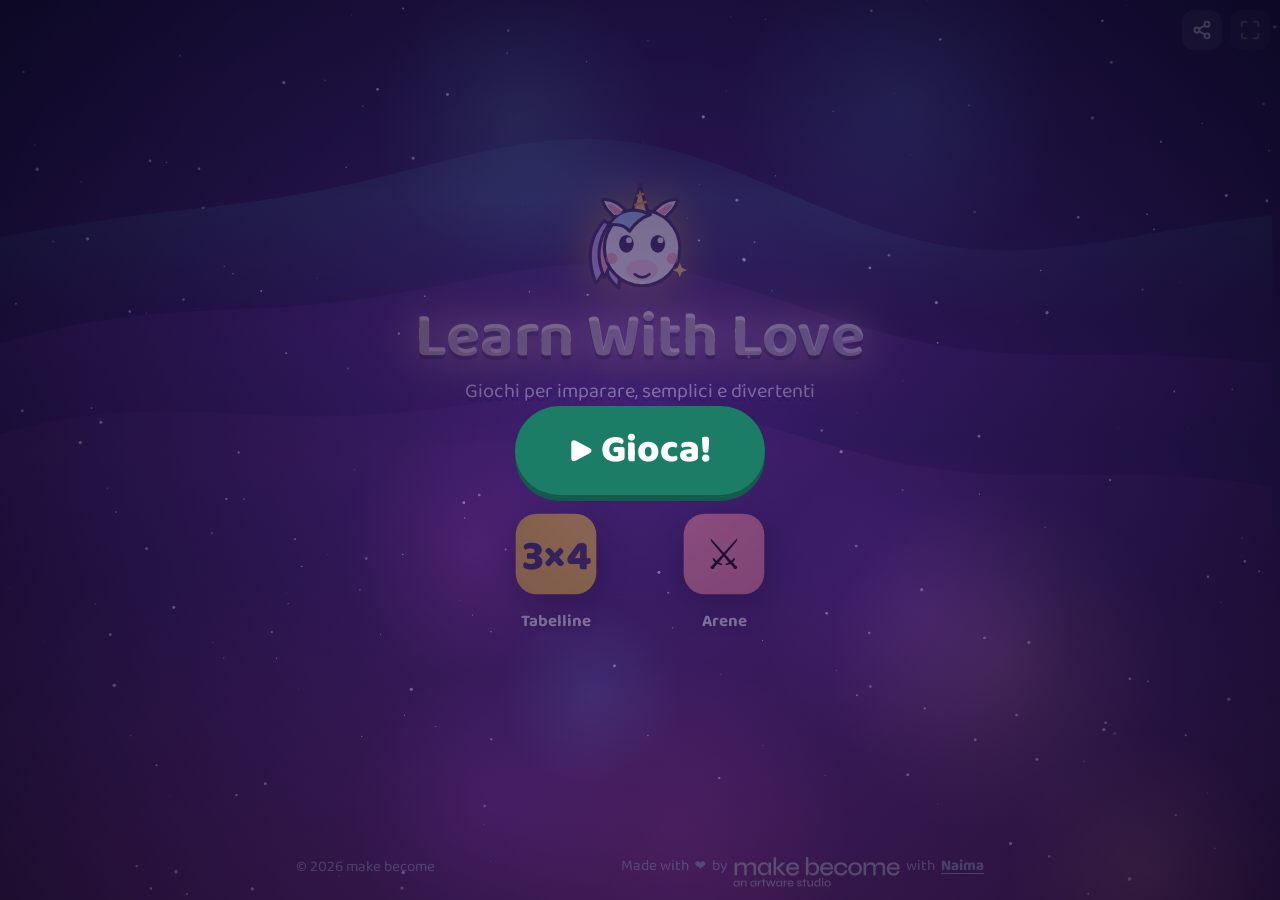
==== commit d7fba783: "Pubblicazione del 2026-11-04 14:08" ====
--- a/index.html
+++ b/index.html
@@ -28,12 +28,12 @@
            padding: env(safe-area-inset-top) env(safe-area-inset-right) env(safe-area-inset-bottom) env(safe-area-inset-left); }
     #app { display: block; border: 0; width: 100%; height: 100%; }
   </style>
-  <script type="module" crossorigin src="/assets/main-C3Pfy58l.js"></script>
-  <link rel="modulepreload" crossorigin href="/assets/base-D1ogZs-M.js">
+  <script type="module" crossorigin src="/assets/main-C9xpvGaJ.js"></script>
+  <link rel="modulepreload" crossorigin href="/assets/base-DtvpScrP.js">
   <link rel="modulepreload" crossorigin href="/assets/audio-C5J7Qej8.js">
   <link rel="modulepreload" crossorigin href="/assets/fullscreen-CSntqjPP.js">
   <link rel="modulepreload" crossorigin href="/assets/gate-DLMY7jFq.js">
-  <link rel="stylesheet" crossorigin href="/assets/base-FuMtJxcF.css">
+  <link rel="stylesheet" crossorigin href="/assets/base-BCVMvjAz.css">
 </head>
 <body>
   <!-- La cornice resta aperta per sempre: l'audio (un solo AudioContext, sbloccato una volta)
--- a/assets/base-BCVMvjAz.css
+++ b/assets/base-BCVMvjAz.css
@@ -0,0 +1 @@
+@import"https://fonts.googleapis.com/css2?family=Baloo+2:wght@500;700;800&display=swap";:root{--bg: #fff8e7;--ink: #3b2f5c;--muted: #5e5480;--card: #ffffff;--sun: #ffc93c;--coral: #ff6f69;--mint: #3ec5a3;--sky: #5fa8ff;--grape: #9b6bff;--mint-deep: #1b7d65;--grape-deep: #7c4ddb;--shadow: 0 6px 0 rgba(59, 47, 92, .15)}*{box-sizing:border-box}html,body{margin:0;min-height:100%}body{background:var(--bg);color:var(--ink);font-family:"Baloo 2",Comic Sans MS,system-ui,sans-serif;-webkit-tap-highlight-color:transparent;-webkit-user-select:none;user-select:none}button{font:inherit;color:inherit;cursor:pointer;border:none;touch-action:manipulation}.bg-deco{position:fixed;top:0;right:0;bottom:0;left:0;z-index:-1;pointer-events:none}[hidden]{display:none!important}.profiles{display:grid;grid-template-columns:repeat(auto-fill,minmax(110px,1fr));gap:12px}.profile{background:#f7f3ff;border-radius:22px;padding:12px 6px;display:flex;flex-direction:column;align-items:center;gap:4px;font-size:1.2rem;font-weight:700;overflow-wrap:anywhere}.profile:active{transform:scale(.95)}.profile.new{color:var(--muted)}.new-profile{display:flex;flex-direction:column;align-items:center;gap:14px}.new-profile input{font:inherit;font-size:1.6rem;font-weight:700;text-align:center;color:var(--ink);border:3px solid #e6e0f5;border-radius:18px;padding:6px 12px;width:min(100%,320px);-webkit-user-select:text;user-select:text}.new-profile input:focus{outline:none;border-color:var(--grape)}.colors{display:flex;flex-wrap:wrap;justify-content:center;gap:10px}.colors button{width:40px;height:40px;border-radius:50%;border:4px solid transparent}.colors button.on{border-color:var(--ink)}.profile-slot{position:relative;display:grid}.link-btn{position:absolute;top:4px;right:4px;width:34px;height:34px;border-radius:50%;background:#fff;color:var(--grape);display:grid;place-items:center;box-shadow:0 2px #3b2f5c26}.new-choice{display:grid;gap:12px}.choice-card{display:grid;justify-items:center;gap:2px;padding:16px;border-radius:22px;background:#f7f3ff;color:var(--ink);text-align:center}.choice-card svg{color:var(--grape);width:30px;height:30px}.choice-card b{font-size:1.4rem}.choice-card span{color:var(--muted);line-height:1.3}.text-btn{background:none;color:var(--muted);font-size:1.15rem;font-weight:700;padding:4px 18px;border-radius:999px;min-height:48px}.text-btn:hover{background:#f7f3ff;color:var(--ink)}.new-profile .preview,.link-card .preview{display:flex;flex-direction:column;align-items:center;gap:2px;font-size:1.4rem}.chips{display:flex;flex-wrap:wrap;justify-content:center;gap:8px}.chips button{width:46px;height:46px;border-radius:14px;font-size:1.6rem;background:#f7f3ff;border:3px solid transparent}.chips.words button{width:auto;height:auto;padding:2px 12px;font-size:1.05rem;font-weight:700;color:var(--ink)}.chips button.on{border-color:var(--ink);background:#fff}.form-error{color:var(--coral);font-weight:700;margin:0;text-align:center}.link-card{display:flex;flex-direction:column;align-items:center;gap:10px;text-align:center}.link-card p{margin:0}.qr{width:200px;height:200px;background:#fff;border-radius:16px;padding:6px;box-shadow:var(--shadow)}.qr svg{width:100%;height:100%;display:block}.hint{color:var(--muted);line-height:1.35;max-width:340px}.link-actions{display:flex;flex-wrap:wrap;justify-content:center;gap:8px}.pill-btn{padding:6px 16px;border-radius:999px;background:#f7f3ff;color:var(--ink);font-weight:700;font-size:1.05rem;min-height:48px}.nick{display:flex;align-items:center;width:min(100%,320px);border:3px solid #e6e0f5;border-radius:18px;padding:0 12px;font-size:1.3rem;font-weight:700;color:var(--muted)}.nick:focus-within{border-color:var(--grape)}.new-profile .nick input{border:none;padding:4px;font-size:1.3rem;width:100%;text-align:left}.nick-note{margin:-8px 0 0;color:var(--muted);font-size:.95rem;text-align:center}.nick-note.ok{color:#2a9c80;font-weight:700}.nick-note.bad{color:var(--coral);font-weight:700}.birthday{display:flex;flex-direction:column;align-items:center;gap:4px;width:min(100%,320px);font-weight:700;color:var(--ink)}.birthday i{color:var(--muted);font-weight:600;font-style:normal}.birthday input{width:100%;text-align:center}.birthday small{color:var(--muted);font-weight:600;font-size:.85rem;line-height:1.3;text-align:center}.link-card .preview span{color:var(--muted);font-size:1rem}.link-btn .gift-count{position:absolute;top:-6px;right:-6px;min-width:20px;height:20px;border-radius:999px;padding:0 5px;background:var(--coral);color:#fff;font-size:.8rem;font-style:normal;font-weight:800;display:grid;place-items:center}.gifts{width:100%;display:flex;flex-direction:column;align-items:center;gap:8px}.gifts h3{margin:4px 0 0;font-size:1.2rem}.gifts ul{list-style:none;margin:0;padding:0;width:100%;max-height:220px;overflow-y:auto;display:grid;gap:6px}.gifts li{display:flex;align-items:center;gap:10px;padding:6px 12px;border-radius:14px;background:#f7f3ff;text-align:left}.gifts li span{font-size:1.5rem}.gifts li.new{background:#fff3d1;font-weight:700}.friend-list{display:flex;flex-wrap:wrap;justify-content:center;gap:10px}.friend{display:flex;flex-direction:column;align-items:center;gap:2px;font-weight:700;font-size:.95rem}.friend{max-width:9rem}.friend i{font-style:normal;font-weight:600;font-size:.8rem;text-align:center;line-height:1.2}.friend .here{color:#1f8f5f}.friend .away{color:#8b8b96}.link-btn svg{width:24px;height:24px}.group-new{display:flex;gap:8px;width:min(100%,360px)}.group-new input{flex:1;min-width:0;font:inherit;font-weight:700;color:var(--ink);text-align:center;border:3px solid #e6e0f5;border-radius:999px;padding:4px 12px;-webkit-user-select:text;user-select:text}.group-new input:focus{outline:none;border-color:var(--grape)}a.pill-btn,a.text-btn{text-decoration:none;display:inline-flex;align-items:center;justify-content:center}.stage{position:fixed;top:0;right:0;bottom:0;left:0;width:100%;height:100%;z-index:-2;pointer-events:none}body.staged{background:#1b1446}body.staged .bg-deco{display:none}.fx-layer{position:fixed;top:0;right:0;bottom:0;left:0;width:100%;height:100%;z-index:60;pointer-events:none}.fx-flash{position:fixed;top:0;right:0;bottom:0;left:0;z-index:59;pointer-events:none;mix-blend-mode:screen}.fx-text,.fx-big{position:fixed;z-index:61;pointer-events:none;white-space:nowrap;font-weight:800;color:#fff;-webkit-text-stroke:2px rgba(59,47,92,.55);paint-order:stroke fill;text-shadow:0 4px 0 rgba(59,47,92,.35),0 0 24px rgba(255,201,60,.7)}.fx-text{font-size:clamp(1.3rem,5vw,2rem);transform:translate(-50%,-50%);white-space:normal;text-align:center;width:max-content;max-width:min(90vw,520px);line-height:1.1}.fx-text.good{color:#fff6c7}.fx-text.bad{color:#ffd6d4;font-size:1.6rem;text-shadow:0 4px 0 rgba(59,47,92,.35)}.fx-text.gold{color:#ffe066;font-size:2.4rem}.fx-big{left:50%;top:42%;font-size:clamp(3rem,14vw,7rem);letter-spacing:.02em;transform:translate(-50%,-50%)}.fx-big.combo{color:#ffe066}.fx-big.go{color:#9be8cf}.fx-big.sprint{color:#ff8fa3}.fx-big.birthday{color:#ffe066;font-size:clamp(1.8rem,7vw,3.4rem);white-space:normal;text-align:center;width:max-content;max-width:min(90vw,620px);line-height:1.15}.fx-big.birthday.small{color:#fff6c7;font-size:clamp(1.4rem,5.2vw,2.4rem)}body.staged h1:not(.card h1):not(.card *),body.staged .sub{color:#fff;text-shadow:0 0 30px rgba(155,107,255,.8),0 4px 0 rgba(0,0,0,.25)}body.staged .sub{color:#e6dcff}body.staged .card,body.staged .app,body.staged .album-card{background:linear-gradient(160deg,#fffffff7,#f6f0fff0);box-shadow:0 0 0 2px #fff9,0 18px 50px #140a3c73,0 0 60px #9b6bff40}@keyframes rise{0%{opacity:0;transform:translateY(24px) scale(.96)}}body.staged main>*{animation:rise .6s cubic-bezier(.2,.9,.3,1.2) both}body.staged main>*:nth-child(2){animation-delay:.08s}body.staged main>*:nth-child(3){animation-delay:.16s}body.staged main>*:nth-child(4){animation-delay:.24s}.big-btn{position:relative;overflow:hidden}.big-btn:after{content:"";position:absolute;inset:-50% auto -50% -60%;width:40%;background:linear-gradient(100deg,transparent,rgba(255,255,255,.55),transparent);transform:skew(-20deg);animation:shine 3.2s ease-in-out infinite}@keyframes shine{0%,60%{left:-60%}to{left:140%}}.avatar{overflow:visible;animation:breathe 3.4s ease-in-out infinite;transform-origin:50% 80%}.avatar .face{animation:bob 2.6s ease-in-out infinite;transform-box:fill-box;transform-origin:50% 100%}.avatar .glow{animation:glow 2.4s ease-in-out infinite}button:active .avatar,.profile:hover .avatar{animation:hopav .5s cubic-bezier(.3,1.6,.5,1)}@keyframes breathe{50%{transform:scale(1.04,.97)}}@keyframes bob{50%{transform:translateY(-2px) rotate(-4deg)}}@keyframes glow{50%{opacity:.35}}@keyframes hopav{40%{transform:translateY(-10px) scale(1.08)}}.mascot{animation:idle 3.6s ease-in-out infinite;transform-origin:50% 95%;overflow:visible}.mascot .eyes-open{animation:blink 5s infinite;transform-box:fill-box;transform-origin:center}.mascot>g:first-of-type>path:nth-of-type(2),.mascot>g:first-of-type>path:nth-of-type(3){animation:mane 2.8s ease-in-out infinite;transform-box:fill-box;transform-origin:80% 10%}.mascot>path:last-of-type{animation:twinkle 1.8s ease-in-out infinite;transform-box:fill-box;transform-origin:center}@keyframes idle{0%,to{transform:rotate(-2deg) translateY(0)}50%{transform:rotate(2deg) translateY(-4px)}}@keyframes blink{0%,46%,50%,to{transform:scaleY(1)}48%{transform:scaleY(.1)}}@keyframes mane{50%{transform:rotate(6deg)}}@keyframes twinkle{50%{transform:scale(.5) rotate(45deg);opacity:.5}}@media(prefers-reduced-motion:reduce){*,*:before,*:after{animation-duration:.01ms!important;animation-iteration-count:1!important}}.dj{position:fixed;left:14px;bottom:14px;z-index:30;display:flex;align-items:center;gap:12px;padding:10px 16px 10px 10px;border-radius:28px;color:#fff;max-width:calc(100vw - 28px);background:linear-gradient(135deg,#2b1c66e6,#622882e0);-webkit-backdrop-filter:blur(8px);backdrop-filter:blur(8px);box-shadow:0 0 0 2px #ffffff40,0 12px 32px #00000073,0 0 40px #9b6bff8c;animation:djglow var(--beat, .5s) ease-in-out infinite alternate}.dj.enter{animation:rise .5s cubic-bezier(.2,.9,.3,1.3) both,djglow var(--beat, .5s) ease-in-out .5s infinite alternate}@keyframes djglow{to{box-shadow:0 0 0 2px #ffffff59,0 12px 32px #00000073,0 0 60px #ff8fa3a6}}.dj-booth{position:relative;width:92px;height:70px;flex:none}.dj-animal{position:absolute;left:18px;top:-34px;font-size:58px;line-height:1;filter:drop-shadow(0 4px 6px rgba(0,0,0,.4));animation:djbob var(--beat, .5s) ease-in-out infinite;transform-origin:50% 100%}.dj-deck{position:absolute;bottom:0;left:0;width:40px;height:40px;border-radius:50%;background:repeating-radial-gradient(#1a1a1a 0,#1a1a1a 2px,#3a3a3a 2px,#3a3a3a 4px);box-shadow:0 0 0 3px #9b6bff,0 0 14px #9b6bff;animation:spin calc(var(--beat, .5s) * 2) linear infinite}.dj-deck:after{content:"";position:absolute;top:14px;right:14px;bottom:14px;left:14px;border-radius:50%;background:#ffc93c}.dj-deck:before{content:"";position:absolute;left:50%;top:3px;width:3px;height:10px;background:#fff;border-radius:2px;opacity:.7}.dj-deck.two{left:52px;box-shadow:0 0 0 3px #3ec5a3,0 0 14px #3ec5a3}.dj-eq{display:flex;align-items:flex-end;gap:3px;height:34px;flex:none}.dj-eq i{display:block;width:6px;border-radius:3px;background:linear-gradient(#ffe066,#ff6f69);animation:eq var(--beat, .5s) ease-in-out infinite alternate}.dj-eq i:nth-child(1){animation-delay:-.1s}.dj-eq i:nth-child(2){animation-delay:-.35s}.dj-eq i:nth-child(3){animation-delay:-.2s}.dj-eq i:nth-child(4){animation-delay:-.45s}.dj-eq i:nth-child(5){animation-delay:-.05s}@keyframes eq{0%{height:6px}to{height:34px}}.dj-info{display:flex;flex-direction:column;line-height:1.05;min-width:0}.dj-info b{font-size:1.35rem;white-space:nowrap;overflow:hidden;text-overflow:ellipsis;text-shadow:0 0 12px rgba(255,201,60,.6)}.dj-info small{font-size:1rem;color:#e6dcff}.dj-heart{background:none;color:#ff8fa3;font-size:2.2rem;line-height:1;padding:0 4px}.dj-heart.on{color:#ff6f69;animation:beat 1s ease-in-out infinite}@keyframes djbob{0%,to{transform:translateY(0) rotate(-8deg)}50%{transform:translateY(-8px) rotate(8deg) scale(1.05)}}@keyframes spin{to{transform:rotate(360deg)}}@keyframes beat{15%{transform:scale(1.3)}30%{transform:scale(1)}}@media(max-width:600px){.dj{left:8px;bottom:8px;gap:8px;padding:6px 10px 6px 6px;border-radius:22px}.dj-booth{width:64px;height:48px}.dj-animal{left:14px;top:-18px;font-size:34px}.dj-deck{width:28px;height:28px}.dj-deck:after{top:10px;right:10px;bottom:10px;left:10px}.dj-deck.two{left:36px}.dj-eq{height:24px}.dj-eq i{width:4px}.dj-info b{font-size:1rem}.dj-info small{font-size:.8rem}.dj-heart{font-size:1.7rem}}.avatar .critter{animation:bob 2.6s ease-in-out infinite}.avatar .critter .cr-eyes{animation:blink 4.6s infinite;transform-box:fill-box;transform-origin:center}.avatar .critter .cr-ears{animation:ears 3.2s ease-in-out infinite;transform-box:fill-box;transform-origin:50% 100%}.avatar .critter .cr-extra{animation:sway 2.4s ease-in-out infinite;transform-box:fill-box;transform-origin:50% 100%}@keyframes ears{0%,70%,to{transform:rotate(0)}78%{transform:rotate(-6deg)}86%{transform:rotate(5deg)}}@keyframes sway{50%{transform:rotate(4deg) scale(1.03)}}html:has(body.fit){height:100%;overflow:hidden}body.fit{height:100vh;height:100svh;overflow:hidden;display:flex;flex-direction:column}body.fit>.topbar{flex:none}body.fit>main{flex:1 1 auto;min-height:0;width:100%;padding-bottom:4px;justify-content:space-evenly;overflow:hidden}body.fit .mascot{width:clamp(40px,8dvh,84px);height:auto;aspect-ratio:120 / 110}body.fit .game{flex:1 1 auto;min-height:0;gap:clamp(4px,1.2dvh,14px);justify-content:center}body.fit .progress{min-height:0;gap:2px}body.fit .row svg{width:clamp(16px,3dvh,24px);height:clamp(16px,3dvh,24px)}body.fit .row.small svg{width:clamp(14px,2.6dvh,22px);height:clamp(14px,2.6dvh,22px)}body.fit .card{padding:clamp(6px,1.4dvh,14px) clamp(10px,2dvh,18px)}body.fit .expr,body.fit .answer{font-size:clamp(1.7rem,min(10vw,6dvh),3.1rem)}body.fit .keypad{flex:1 1 0;min-height:120px;max-height:260px;max-width:320px;grid-auto-rows:1fr;gap:clamp(4px,1dvh,10px)}body.fit .key{font-size:clamp(1.15rem,3.8dvh,1.7rem);padding:0;min-height:0}body.fit .key svg{width:clamp(18px,3.4dvh,26px);height:clamp(18px,3.4dvh,26px)}body.fit .choices{flex:1 1 0;min-height:0;max-height:200px;max-width:340px;grid-auto-rows:1fr;gap:clamp(6px,1.2dvh,12px)}body.fit .choice{min-height:0;height:auto;font-size:clamp(1.4rem,4.4dvh,2.1rem)}body.fit .choice svg{width:clamp(30px,6dvh,52px);height:clamp(30px,6dvh,52px)}body.fit .start,body.fit #arena{max-height:100%;overflow-y:auto;overscroll-behavior:contain}#dj-slot{flex:none;display:flex;justify-content:center;padding:46px 8px max(6px,env(safe-area-inset-bottom))}#dj-slot:empty,#dj-slot:has(.dj[hidden]){display:none}.dj.docked{position:static;margin:0 auto}.dj{position:fixed}.dj.docked{position:relative}.dj-ctrl{display:flex;gap:4px}.dj-btn{width:40px;height:40px;border-radius:50%;background:#ffffff26;color:#fff;font-size:1.15rem;box-shadow:inset 0 0 0 2px #ffffff40}.dj-btn:active{transform:scale(.9)}.dj-king{color:#ffe066;font-weight:800}.dj-menu{position:absolute;left:0;bottom:calc(100% + 8px);width:min(340px,calc(100vw - 20px));max-height:min(60dvh,420px);overflow-y:auto;display:grid;gap:6px;padding:10px;border-radius:22px;background:#1b1446f5;box-shadow:0 0 0 2px #fff3,0 18px 40px #00000080;z-index:40}.dj-menu>b{color:#ffe066;text-align:center}.dj-song{display:grid;grid-template-columns:34px 1fr auto;grid-template-rows:auto auto;column-gap:8px;align-items:center;text-align:left;padding:6px 10px;border-radius:14px;background:#ffffff14;color:#fff}.dj-song span{grid-row:span 2;font-size:1.6rem}.dj-song small{color:#d9ccff;grid-column:2}.dj-song i{grid-row:span 2;grid-column:3;color:#ff6f69;font-style:normal;font-size:1.2rem}.dj-song.on{background:#ffc93c40;box-shadow:inset 0 0 0 2px #ffc93c}@media(max-width:600px){.dj-btn{width:32px;height:32px;font-size:1rem}}.app-home span{font-size:1.45rem;line-height:1}.text-btn.inline{display:inline;padding:0;font-size:inherit;text-decoration:underline}.access .days{display:inline-flex;align-items:center;gap:6px;font-weight:700}.access .days input{width:3.4em;padding:4px 6px;border-radius:10px;font-size:1rem;text-align:center}.access-list{list-style:none;margin:6px 0 0;padding:0;display:grid;gap:4px;text-align:left}.access-list li{display:flex;align-items:center;justify-content:space-between;gap:8px;padding:6px 10px;border-radius:12px;background:#f7f3ff;font-size:.95rem}.temp-shown{background:#fff3d1;box-shadow:0 0 0 2px #ffc93c;border-radius:18px;padding:10px;margin:8px 0}.temp-shown .qr{width:150px;height:150px;margin:6px auto}.temp-shown .qr svg{width:100%;height:auto}.has-shown>:not(.temp-shown):not(.done){display:none!important}.temp-shown code{background:#fff;padding:2px 8px;border-radius:8px;font-size:1.1rem;font-weight:800}.ok-note{color:#1f8a6d;font-weight:800}.big-btn{font-size:1.6rem;font-weight:800;color:#fff;background:var(--mint-deep);padding:8px 40px;border-radius:999px;box-shadow:0 6px #135c4a;text-decoration:none;display:inline-block}.big-btn:active{transform:translateY(4px);box-shadow:0 2px #135c4a}.big-btn:disabled{opacity:.5}.profile-card{gap:12px}.tiles{display:grid;grid-template-columns:repeat(3,minmax(0,1fr));gap:8px;width:100%}.tile{position:relative;display:flex;flex-direction:column;align-items:center;gap:2px;padding:10px 4px;border-radius:18px;background:#f7f3ff;color:var(--ink);line-height:1.1}.tile span{font-size:1.8rem}.tile b{font-size:.95rem}.tile i{position:absolute;top:4px;right:6px;font-style:normal;font-size:.75rem;font-weight:800;background:var(--coral);color:#fff;border-radius:999px;padding:1px 7px}.tile.off{opacity:.45}.tile:active{transform:scale(.95)}.hint.small,.link-actions.small{font-size:.9rem}.link-actions.small{gap:14px}.preview.mini{flex-direction:row!important;gap:8px!important;font-size:1.1rem!important}.tabs{display:grid;grid-template-columns:repeat(4,minmax(0,1fr));gap:6px;width:100%}.tab{display:flex;flex-direction:column;align-items:center;padding:6px 2px;border-radius:14px;background:#f7f3ff;color:var(--ink);font-size:.8rem;font-weight:700}.tab span{font-size:1.4rem}.tab.on{background:var(--grape-deep);color:#fff}.access .access-list{max-height:34dvh;overflow-y:auto}@media(max-width:600px){#dj-slot{padding-top:26px}}.ico{display:grid;place-items:center;width:44px;height:44px;border-radius:14px;color:#fff;background:var(--tint);box-shadow:0 4px color-mix(in srgb,var(--tint) 75%,#000),0 6px 14px color-mix(in srgb,var(--tint) 35%,transparent)}.ico svg{width:24px;height:24px}.tile .ico{margin-bottom:4px}.tile.off .ico{filter:grayscale(1)}.tab svg{width:22px;height:22px;margin-bottom:2px}.pill-btn.with-ico{display:inline-flex;align-items:center;gap:6px}.pill-btn.with-ico svg{width:20px;height:20px;color:var(--grape)}@media(max-height:900px){.new-profile{gap:8px}.new-profile .preview svg{width:56px;height:56px}.new-profile input{padding:6px 12px;font-size:1.1rem}.new-profile .nick-note,.new-profile .hint,.new-profile .birthday small{font-size:.85rem;margin:0}.new-profile .chips{gap:4px}.new-profile .chips button{width:38px;height:38px;font-size:1.3rem;border-radius:12px}.new-profile .colors{gap:6px}.new-profile .colors button{width:30px;height:30px;border-width:3px}.new-profile .big-btn{font-size:1.3rem;padding:6px 32px}.chooser>div{padding:14px}.chooser h2{margin-bottom:6px;font-size:1.3rem}}.dj-btn{display:grid;place-items:center;padding:0}.dj-btn svg{width:55%;height:55%}.dj.crowned .dj-animal:after{content:"👑";position:absolute;left:50%;top:-22px;transform:translate(-50%) rotate(-8deg);font-size:.5em}.play-gate{position:fixed;top:0;right:0;bottom:0;left:0;z-index:80;display:grid;place-items:center;background:radial-gradient(circle,#3c1e6e8c,#0a061ed1);animation:cerin .3s ease both;transition:opacity .4s}.play-gate .big-btn{font-size:2.4rem;padding:14px 54px;animation:hop 1.6s ease-in-out infinite}.play-gate.out{opacity:0;pointer-events:none}@keyframes cerin{0%{opacity:0}}.voice-dl{position:absolute;top:-6px;right:-8px;padding:1px 6px;border-radius:999px;font-style:normal;font-size:.7rem;font-weight:800;line-height:1.4;white-space:nowrap;color:#fff;background:var(--grape);box-shadow:0 0 0 2px #fff,0 2px 6px #0000004d;pointer-events:none;animation:dlpulse 1.6s ease-in-out infinite}@keyframes dlpulse{50%{transform:scale(1.08)}}.icon-btn:has(>.voice-dl){position:relative}.text-btn.more{opacity:.6;font-size:.85rem}.danger-zone{display:flex;flex-direction:column;align-items:center;gap:2px}.danger-zone .text-btn{font-size:.8rem;opacity:.7;color:var(--coral)}.share-menu{position:fixed;z-index:70;display:grid;gap:6px;padding:8px;border-radius:18px;min-width:220px;background:#1b1446f5;box-shadow:0 0 0 2px #fff3,0 18px 40px #00000080}.share-menu button{text-align:left;padding:10px 12px;border-radius:12px;background:#ffffff14;color:#fff;font-weight:700;font-size:1rem}.who-picker{display:grid;grid-template-columns:repeat(3,minmax(0,1fr));gap:8px;width:min(100%,360px);margin:4px auto 10px}.who-tile{display:flex;flex-direction:column;align-items:center;justify-content:center;gap:2px;min-height:72px;padding:8px 4px;border-radius:20px;background:#f7f3ff;color:var(--ink);font-size:1.05rem;font-weight:800;border:3px solid transparent}.who-tile span{font-size:1.8rem;line-height:1}.who-tile.on{background:var(--grape-deep);color:#fff;box-shadow:var(--shadow)}.game-tabs{display:flex;width:min(100%,360px);margin:0 auto 10px;padding:4px;gap:4px;border-radius:16px;background:#ece5fb}.game-tab{flex:1;display:inline-flex;align-items:center;justify-content:center;gap:6px;min-height:48px;padding:4px 8px;border-radius:12px;background:none;color:var(--ink);font-size:1.05rem;font-weight:800}.game-tab span{font-size:1.3rem}.game-tab.on{background:var(--grape-deep);color:#fff}.pill-btn.on{background:#fff;box-shadow:0 0 0 3px var(--grape-deep)}.board-notes{display:flex;flex-wrap:wrap;justify-content:center;gap:6px;margin:6px 0}.board-notes span{padding:2px 10px;border-radius:999px;background:#f7f3ff;color:var(--ink);font-weight:700;font-size:1rem}.optin-btn{margin:4px auto 0}.lb{width:100%;box-sizing:border-box;padding:6px 8px 8px;border-radius:20px;background:#fff;box-shadow:inset 0 0 0 2px #ece6fb;text-align:center;color:var(--ink)}.lb h3{margin:0 0 6px;font-size:1.15rem;font-weight:800}.lb h3 small{display:inline;margin-left:6px;font-size:.8rem;font-weight:700;color:var(--muted)}.lb ol{list-style:none;margin:0;padding:0;display:grid;gap:2px}.lb li{display:grid;grid-template-columns:28px 26px minmax(0,1fr) auto;align-items:center;gap:8px;min-height:30px;padding:0 10px;border-radius:12px;background:#f7f3ff;font-weight:800}.lb li b{font-size:1.05rem;color:var(--muted)}.lb li svg{width:26px;height:26px}.lb li span{text-align:left;overflow:hidden;text-overflow:ellipsis;white-space:nowrap}.lb li em{font-style:normal;font-size:1.15rem;color:var(--grape-deep);font-variant-numeric:tabular-nums}.lb li.me{background:#efe7ff;box-shadow:inset 0 0 0 2px var(--grape-deep)}.lb li.gap{display:block;min-height:0;background:none;color:var(--muted);padding:0;line-height:1}.lb-empty{margin:6px 0;color:var(--muted);font-weight:700;line-height:1.3}.lb-join{margin-top:8px;min-height:48px;padding:6px 18px;border:0;border-radius:999px;background:var(--mint-deep);color:#fff;font:inherit;font-weight:800}.my-score{display:inline-flex;flex-direction:column;align-items:center;gap:1px;margin-top:4px;padding:4px 14px;border-radius:16px;background:#f7f3ff;font-weight:800;color:var(--ink)}.my-score>span{display:inline-flex;align-items:center;gap:6px}.lb-next{margin:4px 0 0;font-size:.85rem;font-weight:800;color:var(--grape-deep)}.my-score small{font-size:.78rem;font-weight:700;color:var(--muted)}.lb-rule{margin:-2px 0 6px;font-size:.8rem;font-weight:700;color:var(--muted)}.period-picker{display:inline-flex;gap:2px;margin:0 auto 6px;padding:3px;border-radius:999px;background:#eee8fb}.period-picker button{border:0;background:none;font:inherit;font-size:.85rem;font-weight:800;color:var(--ink);padding:4px 14px;border-radius:999px;cursor:pointer}.period-picker button.on{background:var(--grape);color:#fff}.my-score b{color:var(--grape-deep);font-size:1.1rem;font-variant-numeric:tabular-nums}.tier{padding:1px 8px;border-radius:999px;background:linear-gradient(90deg,#ffd56b,#ff9fc1);color:#3b2f5c;font-size:.85rem;font-weight:800}.choice-row{display:flex;flex-wrap:wrap;justify-content:center;gap:6px}.choice-row button{min-height:44px;padding:4px 14px;border:0;border-radius:999px;background:#ece6fb;color:var(--ink);font:inherit;font-weight:800}.choice-row button.on{background:var(--grape-deep);color:#fff}.choice-row .sep{width:2px;background:#ddd3f5;border-radius:2px}.meet-sheet{position:fixed;top:0;right:0;bottom:0;left:0;z-index:70;display:grid;place-items:center;padding:12px;background:#140a328c}.meet-card-sheet{position:relative;width:min(100%,420px);max-height:calc(100dvh - 24px);overflow-y:auto;box-sizing:border-box;display:flex;flex-direction:column;gap:8px;padding:14px 14px 16px;border-radius:24px;background:var(--card, #fff);color:var(--ink);text-align:center}.meet-card-sheet .close-btn{top:8px;right:8px}.meet-card-sheet h2{margin:0 44px 0 0;display:flex;align-items:center;gap:8px;font-size:1.2rem;text-align:left}.meet-card-sheet fieldset{margin:0;padding:0;border:0;min-width:0}.meet-card-sheet legend{font-weight:800;margin:0 auto 4px;padding:0}.meet-tiles{display:grid;grid-template-columns:repeat(auto-fit,minmax(84px,1fr));gap:6px}.meet-tile{position:relative;display:flex;flex-direction:column;align-items:center;gap:1px;min-height:48px;padding:6px 4px;border-radius:14px;background:#f7f3ff;box-shadow:inset 0 0 0 2px #ece6fb;font-weight:800;cursor:pointer}.meet-tile input{position:absolute;opacity:0;pointer-events:none}.meet-tile span{font-size:1.4rem;line-height:1.1}.meet-tile b{font-size:.85rem;line-height:1.15}.meet-tile small{font-size:.75rem;color:var(--muted);font-weight:700}.meet-tile:has(input:checked){background:#efe7ff;box-shadow:inset 0 0 0 3px var(--grape-deep)}.meet-tile:has(input:disabled){opacity:.4;cursor:default}.meet-days{display:flex;flex-wrap:wrap;justify-content:center;gap:4px;margin:-2px 0 4px}.meet-days[hidden]{display:none}.meet-days .pill-btn{padding:4px 10px;font-size:.85rem;min-height:36px}.meet-days .pill-btn.on{background:var(--grape);color:#fff}.meet-hour{display:inline-flex;align-items:center;gap:2px}.meet-hour i{font-style:normal}.meet-hour .step{visibility:hidden;border:0;background:#fff;color:var(--grape-deep);font:inherit;font-size:1.05rem;font-weight:800;width:26px;height:26px;border-radius:50%;line-height:1;padding:0;cursor:pointer;box-shadow:0 1px 3px #0000001f}.meet-tile:has(input:checked) .meet-hour .step{visibility:visible}.meet-hour .step:disabled{opacity:.3;cursor:default}.meet-card-sheet .big-btn{font-size:1.4rem;padding:6px 28px;align-self:center}.meet-home{width:min(100%,520px);display:grid;gap:8px;margin:12px auto 0}.meet-more{justify-self:center}.meet-more i{font-style:normal;padding:0 6px;border-radius:999px;background:#ffd56b}.meet-card-sheet .meet-row{box-shadow:inset 0 0 0 2px #ece6fb}.meet-home:empty{display:none}.meet-row{display:grid;grid-template-columns:40px minmax(0,1fr);gap:4px 10px;align-items:center;padding:8px 10px;border-radius:18px;background:var(--card, #fff);color:var(--ink);text-align:left;box-shadow:0 6px #0000002e}.meet-row.new{box-shadow:0 0 0 3px #ffd56b,0 6px #0000002e;animation:meet-pop .5s ease}.meet-row.gone{opacity:.7}.meet-row svg{width:40px;height:40px}.meet-text{display:flex;flex-direction:column;gap:1px;min-width:0}.meet-text b{font-size:1rem}.meet-text b i{font-style:normal;padding:0 6px;border-radius:999px;background:#ffd56b;font-size:.8rem}.meet-text span{font-size:.85rem;color:var(--muted);font-weight:700}.meet-text .meet-status{color:var(--ink)}.meet-do{grid-column:1 / -1;display:flex;flex-wrap:wrap;gap:6px;justify-content:flex-end}.meet-do:empty{display:none}.meet-do .pill-btn.yes{background:var(--mint-deep);color:#fff}@keyframes meet-pop{40%{transform:scale(1.03)}}@media(prefers-reduced-motion:reduce){.meet-row.new{animation:none}}button.friend{border:0;background:none;font:inherit;color:inherit;padding:4px;border-radius:14px;cursor:pointer}button.friend small{font-size:.75rem;color:var(--grape-deep);font-weight:800}button.friend:active{transform:scale(.95)}.push-card{gap:10px}.push-why{margin:0;font-weight:800;font-size:1.1rem;line-height:1.3}.push-steps{margin:0;padding:0 0 0 1.4em;text-align:left;display:grid;gap:6px;font-weight:700}.push-card .pill-btn.yes{background:var(--mint-deep);color:#fff;align-self:center}.ico-i{display:inline-grid;place-items:center;vertical-align:-.2em;color:var(--tint, currentColor)}.ico-i svg{width:1.15em;height:1.15em}.pill-btn .ico-i,.text-btn .ico-i{margin-right:4px}h1 .ico-i svg,h2 .ico-i svg,h3 .ico-i svg{width:1em;height:1em}.medal{display:inline-grid;place-items:center;width:24px;height:24px;border-radius:999px;font-weight:800;font-size:.85rem;color:var(--muted)}.medal.m1{background:linear-gradient(#ffe08a,#ffb627);color:#6b4a00}.medal.m2{background:linear-gradient(#f0f0f5,#c3c3d2);color:#4a4a5e}.medal.m3{background:linear-gradient(#f5c9a0,#d08a4a);color:#5a3210}.close-btn svg{width:24px;height:24px}.big-ico{display:inline-grid}.big-ico .ico{width:56px;height:56px}.big-ico .ico svg{width:30px;height:30px}@media(max-height:720px){.meet-tile{padding:3px 4px;min-height:42px}.meet-tile span{font-size:1.15rem}}
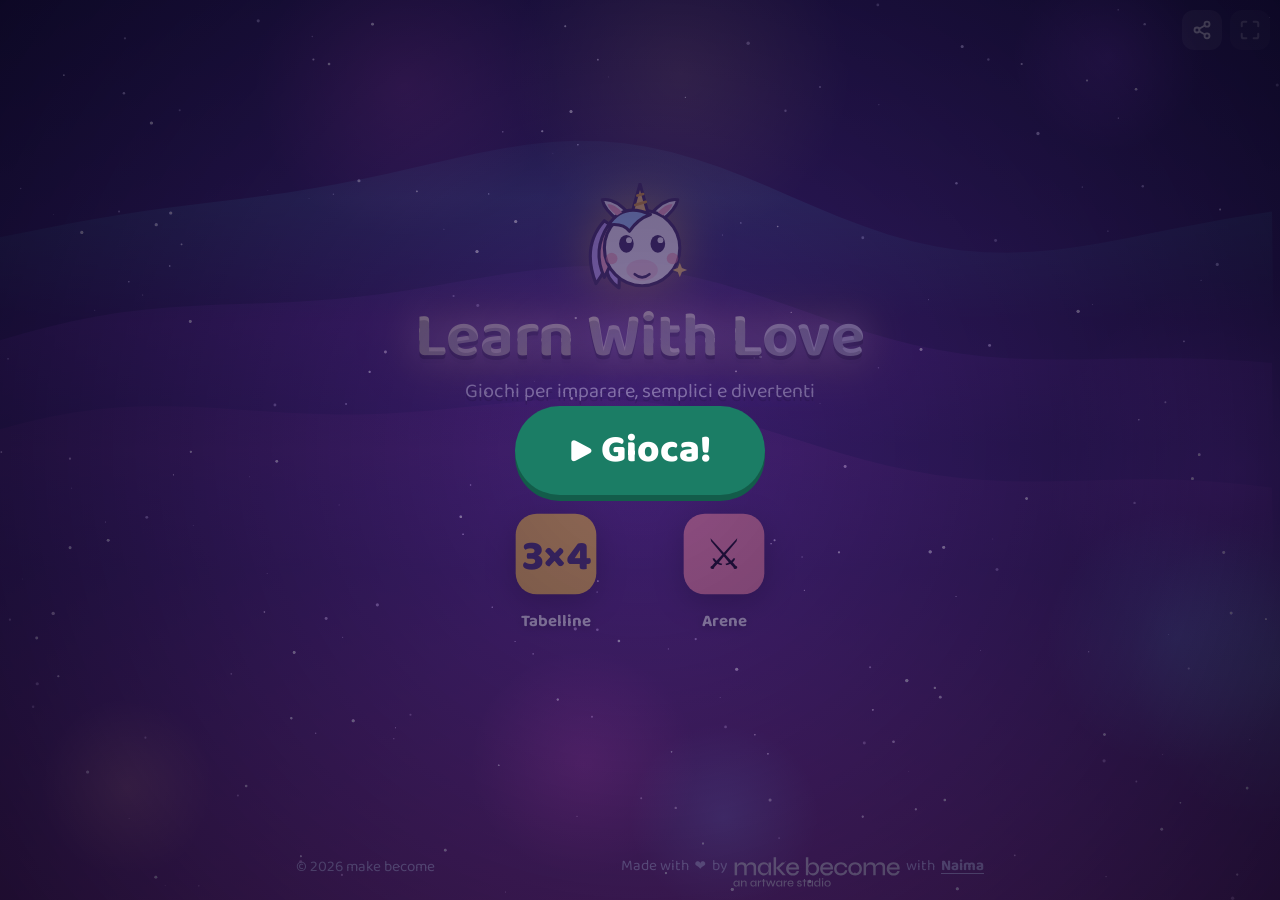
==== commit 4dcd23bc: "Pubblicazione del 2026-11-04 14:51" ====
--- a/index.html
+++ b/index.html
@@ -28,12 +28,12 @@
            padding: env(safe-area-inset-top) env(safe-area-inset-right) env(safe-area-inset-bottom) env(safe-area-inset-left); }
     #app { display: block; border: 0; width: 100%; height: 100%; }
   </style>
-  <script type="module" crossorigin src="/assets/main-C9xpvGaJ.js"></script>
-  <link rel="modulepreload" crossorigin href="/assets/base-DtvpScrP.js">
+  <script type="module" crossorigin src="/assets/main-CQpQqqoG.js"></script>
+  <link rel="modulepreload" crossorigin href="/assets/base-DFLou6Jc.js">
   <link rel="modulepreload" crossorigin href="/assets/audio-C5J7Qej8.js">
   <link rel="modulepreload" crossorigin href="/assets/fullscreen-CSntqjPP.js">
   <link rel="modulepreload" crossorigin href="/assets/gate-DLMY7jFq.js">
-  <link rel="stylesheet" crossorigin href="/assets/base-BCVMvjAz.css">
+  <link rel="stylesheet" crossorigin href="/assets/base-BQgazprj.css">
 </head>
 <body>
   <!-- La cornice resta aperta per sempre: l'audio (un solo AudioContext, sbloccato una volta)
--- a/assets/base-BQgazprj.css
+++ b/assets/base-BQgazprj.css
@@ -0,0 +1 @@
+@import"https://fonts.googleapis.com/css2?family=Baloo+2:wght@500;700;800&display=swap";:root{--bg: #fff8e7;--ink: #3b2f5c;--muted: #5e5480;--card: #ffffff;--sun: #ffc93c;--coral: #ff6f69;--mint: #3ec5a3;--sky: #5fa8ff;--grape: #9b6bff;--mint-deep: #1b7d65;--grape-deep: #7c4ddb;--shadow: 0 6px 0 rgba(59, 47, 92, .15)}*{box-sizing:border-box}html,body{margin:0;min-height:100%}body{background:var(--bg);color:var(--ink);font-family:"Baloo 2",Comic Sans MS,system-ui,sans-serif;-webkit-tap-highlight-color:transparent;-webkit-user-select:none;user-select:none}button{font:inherit;color:inherit;cursor:pointer;border:none;touch-action:manipulation}.bg-deco{position:fixed;top:0;right:0;bottom:0;left:0;z-index:-1;pointer-events:none}[hidden]{display:none!important}.profiles{display:grid;grid-template-columns:repeat(auto-fill,minmax(110px,1fr));gap:12px}.profile{background:#f7f3ff;border-radius:22px;padding:12px 6px;display:flex;flex-direction:column;align-items:center;gap:4px;font-size:1.2rem;font-weight:700;overflow-wrap:anywhere}.profile:active{transform:scale(.95)}.profile.new{color:var(--muted)}.new-profile{display:flex;flex-direction:column;align-items:center;gap:14px}.new-profile input{font:inherit;font-size:1.6rem;font-weight:700;text-align:center;color:var(--ink);border:3px solid #e6e0f5;border-radius:18px;padding:6px 12px;width:min(100%,320px);-webkit-user-select:text;user-select:text}.new-profile input:focus{outline:none;border-color:var(--grape)}.colors{display:flex;flex-wrap:wrap;justify-content:center;gap:10px}.colors button{width:40px;height:40px;border-radius:50%;border:4px solid transparent}.colors button.on{border-color:var(--ink)}.profile-slot{position:relative;display:grid}.link-btn{position:absolute;top:4px;right:4px;width:34px;height:34px;border-radius:50%;background:#fff;color:var(--grape);display:grid;place-items:center;box-shadow:0 2px #3b2f5c26}.new-choice{display:grid;gap:12px}.choice-card{display:grid;justify-items:center;gap:2px;padding:16px;border-radius:22px;background:#f7f3ff;color:var(--ink);text-align:center}.choice-card svg{color:var(--grape);width:30px;height:30px}.choice-card b{font-size:1.4rem}.choice-card span{color:var(--muted);line-height:1.3}.text-btn{background:none;color:var(--muted);font-size:1.15rem;font-weight:700;padding:4px 18px;border-radius:999px;min-height:48px}.text-btn:hover{background:#f7f3ff;color:var(--ink)}.new-profile .preview,.link-card .preview{display:flex;flex-direction:column;align-items:center;gap:2px;font-size:1.4rem}.chips{display:flex;flex-wrap:wrap;justify-content:center;gap:8px}.chips button{width:46px;height:46px;border-radius:14px;font-size:1.6rem;background:#f7f3ff;border:3px solid transparent}.chips.words button{width:auto;height:auto;padding:2px 12px;font-size:1.05rem;font-weight:700;color:var(--ink)}.chips button.on{border-color:var(--ink);background:#fff}.form-error{color:var(--coral);font-weight:700;margin:0;text-align:center}.link-card{display:flex;flex-direction:column;align-items:center;gap:10px;text-align:center}.link-card p{margin:0}.qr{width:200px;height:200px;background:#fff;border-radius:16px;padding:6px;box-shadow:var(--shadow)}.qr svg{width:100%;height:100%;display:block}.hint{color:var(--muted);line-height:1.35;max-width:340px}.link-actions{display:flex;flex-wrap:wrap;justify-content:center;gap:8px}.pill-btn{padding:6px 16px;border-radius:999px;background:#f7f3ff;color:var(--ink);font-weight:700;font-size:1.05rem;min-height:48px}.nick{display:flex;align-items:center;width:min(100%,320px);border:3px solid #e6e0f5;border-radius:18px;padding:0 12px;font-size:1.3rem;font-weight:700;color:var(--muted)}.nick:focus-within{border-color:var(--grape)}.new-profile .nick input{border:none;padding:4px;font-size:1.3rem;width:100%;text-align:left}.nick-note{margin:-8px 0 0;color:var(--muted);font-size:.95rem;text-align:center}.nick-note.ok{color:#2a9c80;font-weight:700}.nick-note.bad{color:var(--coral);font-weight:700}.birthday{display:flex;flex-direction:column;align-items:center;gap:4px;width:min(100%,320px);font-weight:700;color:var(--ink)}.birthday i{color:var(--muted);font-weight:600;font-style:normal}.birthday input{width:100%;text-align:center}.birthday small{color:var(--muted);font-weight:600;font-size:.85rem;line-height:1.3;text-align:center}.link-card .preview span{color:var(--muted);font-size:1rem}.link-btn .gift-count{position:absolute;top:-6px;right:-6px;min-width:20px;height:20px;border-radius:999px;padding:0 5px;background:var(--coral);color:#fff;font-size:.8rem;font-style:normal;font-weight:800;display:grid;place-items:center}.gifts{width:100%;display:flex;flex-direction:column;align-items:center;gap:8px}.gifts h3{margin:4px 0 0;font-size:1.2rem}.gifts ul{list-style:none;margin:0;padding:0;width:100%;max-height:220px;overflow-y:auto;display:grid;gap:6px}.gifts li{display:flex;align-items:center;gap:10px;padding:6px 12px;border-radius:14px;background:#f7f3ff;text-align:left}.gifts li span{font-size:1.5rem}.gifts li.new{background:#fff3d1;font-weight:700}.friend-list{display:flex;flex-wrap:wrap;justify-content:center;gap:10px}.friend{display:flex;flex-direction:column;align-items:center;gap:2px;font-weight:700;font-size:.95rem}.friend{max-width:9rem}.friend i{font-style:normal;font-weight:600;font-size:.8rem;text-align:center;line-height:1.2}.friend .here{color:#1f8f5f}.friend .away{color:#8b8b96}.link-btn svg{width:24px;height:24px}.group-new{display:flex;gap:8px;width:min(100%,360px)}.group-new input{flex:1;min-width:0;font:inherit;font-weight:700;color:var(--ink);text-align:center;border:3px solid #e6e0f5;border-radius:999px;padding:4px 12px;-webkit-user-select:text;user-select:text}.group-new input:focus{outline:none;border-color:var(--grape)}a.pill-btn,a.text-btn{text-decoration:none;display:inline-flex;align-items:center;justify-content:center}.stage{position:fixed;top:0;right:0;bottom:0;left:0;width:100%;height:100%;z-index:-2;pointer-events:none}body.staged{background:#1b1446}body.staged .bg-deco{display:none}.fx-layer{position:fixed;top:0;right:0;bottom:0;left:0;width:100%;height:100%;z-index:60;pointer-events:none}.fx-flash{position:fixed;top:0;right:0;bottom:0;left:0;z-index:59;pointer-events:none;mix-blend-mode:screen}.fx-text,.fx-big{position:fixed;z-index:61;pointer-events:none;white-space:nowrap;font-weight:800;color:#fff;-webkit-text-stroke:2px rgba(59,47,92,.55);paint-order:stroke fill;text-shadow:0 4px 0 rgba(59,47,92,.35),0 0 24px rgba(255,201,60,.7)}.fx-text{font-size:clamp(1.3rem,5vw,2rem);transform:translate(-50%,-50%);white-space:normal;text-align:center;width:max-content;max-width:min(90vw,520px);line-height:1.1}.fx-text.good{color:#fff6c7}.fx-text.bad{color:#ffd6d4;font-size:1.6rem;text-shadow:0 4px 0 rgba(59,47,92,.35)}.fx-text.gold{color:#ffe066;font-size:2.4rem}.fx-big{left:50%;top:42%;font-size:clamp(3rem,14vw,7rem);letter-spacing:.02em;transform:translate(-50%,-50%)}.fx-big.combo{color:#ffe066}.fx-big.go{color:#9be8cf}.fx-big.sprint{color:#ff8fa3}.fx-big.birthday{color:#ffe066;font-size:clamp(1.8rem,7vw,3.4rem);white-space:normal;text-align:center;width:max-content;max-width:min(90vw,620px);line-height:1.15}.fx-big.birthday.small{color:#fff6c7;font-size:clamp(1.4rem,5.2vw,2.4rem)}body.staged h1:not(.card h1):not(.card *),body.staged .sub{color:#fff;text-shadow:0 0 30px rgba(155,107,255,.8),0 4px 0 rgba(0,0,0,.25)}body.staged .sub{color:#e6dcff}body.staged .card,body.staged .app,body.staged .album-card{background:linear-gradient(160deg,#fffffff7,#f6f0fff0);box-shadow:0 0 0 2px #fff9,0 18px 50px #140a3c73,0 0 60px #9b6bff40}@keyframes rise{0%{opacity:0;transform:translateY(24px) scale(.96)}}body.staged main>*{animation:rise .6s cubic-bezier(.2,.9,.3,1.2) both}body.staged main>*:nth-child(2){animation-delay:.08s}body.staged main>*:nth-child(3){animation-delay:.16s}body.staged main>*:nth-child(4){animation-delay:.24s}.big-btn{position:relative;overflow:hidden}.big-btn:after{content:"";position:absolute;inset:-50% auto -50% -60%;width:40%;background:linear-gradient(100deg,transparent,rgba(255,255,255,.55),transparent);transform:skew(-20deg);animation:shine 3.2s ease-in-out infinite}@keyframes shine{0%,60%{left:-60%}to{left:140%}}.avatar{overflow:visible;animation:breathe 3.4s ease-in-out infinite;transform-origin:50% 80%}.avatar .face{animation:bob 2.6s ease-in-out infinite;transform-box:fill-box;transform-origin:50% 100%}.avatar .glow{animation:glow 2.4s ease-in-out infinite}button:active .avatar,.profile:hover .avatar{animation:hopav .5s cubic-bezier(.3,1.6,.5,1)}@keyframes breathe{50%{transform:scale(1.04,.97)}}@keyframes bob{50%{transform:translateY(-2px) rotate(-4deg)}}@keyframes glow{50%{opacity:.35}}@keyframes hopav{40%{transform:translateY(-10px) scale(1.08)}}.mascot{animation:idle 3.6s ease-in-out infinite;transform-origin:50% 95%;overflow:visible}.mascot .eyes-open{animation:blink 5s infinite;transform-box:fill-box;transform-origin:center}.mascot>g:first-of-type>path:nth-of-type(2),.mascot>g:first-of-type>path:nth-of-type(3){animation:mane 2.8s ease-in-out infinite;transform-box:fill-box;transform-origin:80% 10%}.mascot>path:last-of-type{animation:twinkle 1.8s ease-in-out infinite;transform-box:fill-box;transform-origin:center}@keyframes idle{0%,to{transform:rotate(-2deg) translateY(0)}50%{transform:rotate(2deg) translateY(-4px)}}@keyframes blink{0%,46%,50%,to{transform:scaleY(1)}48%{transform:scaleY(.1)}}@keyframes mane{50%{transform:rotate(6deg)}}@keyframes twinkle{50%{transform:scale(.5) rotate(45deg);opacity:.5}}@media(prefers-reduced-motion:reduce){*,*:before,*:after{animation-duration:.01ms!important;animation-iteration-count:1!important}}.dj{position:fixed;left:14px;bottom:14px;z-index:30;display:flex;align-items:center;gap:12px;padding:10px 16px 10px 10px;border-radius:28px;color:#fff;max-width:calc(100vw - 28px);background:linear-gradient(135deg,#2b1c66e6,#622882e0);-webkit-backdrop-filter:blur(8px);backdrop-filter:blur(8px);box-shadow:0 0 0 2px #ffffff40,0 12px 32px #00000073,0 0 40px #9b6bff8c;animation:djglow var(--beat, .5s) ease-in-out infinite alternate}.dj.enter{animation:rise .5s cubic-bezier(.2,.9,.3,1.3) both,djglow var(--beat, .5s) ease-in-out .5s infinite alternate}@keyframes djglow{to{box-shadow:0 0 0 2px #ffffff59,0 12px 32px #00000073,0 0 60px #ff8fa3a6}}.dj-booth{position:relative;width:92px;height:70px;flex:none}.dj-animal{position:absolute;left:18px;top:-34px;font-size:58px;line-height:1;filter:drop-shadow(0 4px 6px rgba(0,0,0,.4));animation:djbob var(--beat, .5s) ease-in-out infinite;transform-origin:50% 100%}.dj-deck{position:absolute;bottom:0;left:0;width:40px;height:40px;border-radius:50%;background:repeating-radial-gradient(#1a1a1a 0,#1a1a1a 2px,#3a3a3a 2px,#3a3a3a 4px);box-shadow:0 0 0 3px #9b6bff,0 0 14px #9b6bff;animation:spin calc(var(--beat, .5s) * 2) linear infinite}.dj-deck:after{content:"";position:absolute;top:14px;right:14px;bottom:14px;left:14px;border-radius:50%;background:#ffc93c}.dj-deck:before{content:"";position:absolute;left:50%;top:3px;width:3px;height:10px;background:#fff;border-radius:2px;opacity:.7}.dj-deck.two{left:52px;box-shadow:0 0 0 3px #3ec5a3,0 0 14px #3ec5a3}.dj-eq{display:flex;align-items:flex-end;gap:3px;height:34px;flex:none}.dj-eq i{display:block;width:6px;border-radius:3px;background:linear-gradient(#ffe066,#ff6f69);animation:eq var(--beat, .5s) ease-in-out infinite alternate}.dj-eq i:nth-child(1){animation-delay:-.1s}.dj-eq i:nth-child(2){animation-delay:-.35s}.dj-eq i:nth-child(3){animation-delay:-.2s}.dj-eq i:nth-child(4){animation-delay:-.45s}.dj-eq i:nth-child(5){animation-delay:-.05s}@keyframes eq{0%{height:6px}to{height:34px}}.dj-info{display:flex;flex-direction:column;line-height:1.05;min-width:0}.dj-info b{font-size:1.35rem;white-space:nowrap;overflow:hidden;text-overflow:ellipsis;text-shadow:0 0 12px rgba(255,201,60,.6)}.dj-info small{font-size:1rem;color:#e6dcff}.dj-heart{background:none;color:#ff8fa3;font-size:2.2rem;line-height:1;padding:0 4px}.dj-heart.on{color:#ff6f69;animation:beat 1s ease-in-out infinite}@keyframes djbob{0%,to{transform:translateY(0) rotate(-8deg)}50%{transform:translateY(-8px) rotate(8deg) scale(1.05)}}@keyframes spin{to{transform:rotate(360deg)}}@keyframes beat{15%{transform:scale(1.3)}30%{transform:scale(1)}}@media(max-width:600px){.dj{left:8px;bottom:8px;gap:8px;padding:6px 10px 6px 6px;border-radius:22px}.dj-booth{width:64px;height:48px}.dj-animal{left:14px;top:-18px;font-size:34px}.dj-deck{width:28px;height:28px}.dj-deck:after{top:10px;right:10px;bottom:10px;left:10px}.dj-deck.two{left:36px}.dj-eq{height:24px}.dj-eq i{width:4px}.dj-info b{font-size:1rem}.dj-info small{font-size:.8rem}.dj-heart{font-size:1.7rem}}.avatar .critter{animation:bob 2.6s ease-in-out infinite}.avatar .critter .cr-eyes{animation:blink 4.6s infinite;transform-box:fill-box;transform-origin:center}.avatar .critter .cr-ears{animation:ears 3.2s ease-in-out infinite;transform-box:fill-box;transform-origin:50% 100%}.avatar .critter .cr-extra{animation:sway 2.4s ease-in-out infinite;transform-box:fill-box;transform-origin:50% 100%}@keyframes ears{0%,70%,to{transform:rotate(0)}78%{transform:rotate(-6deg)}86%{transform:rotate(5deg)}}@keyframes sway{50%{transform:rotate(4deg) scale(1.03)}}html:has(body.fit){height:100%;overflow:hidden}body.fit{height:100vh;height:100svh;overflow:hidden;display:flex;flex-direction:column}body.fit>.topbar{flex:none}body.fit>main{flex:1 1 auto;min-height:0;width:100%;padding-bottom:4px;justify-content:space-evenly;overflow:hidden}body.fit .mascot{width:clamp(40px,8dvh,84px);height:auto;aspect-ratio:120 / 110}body.fit .game{flex:1 1 auto;min-height:0;gap:clamp(4px,1.2dvh,14px);justify-content:center}body.fit .progress{min-height:0;gap:2px}body.fit .row svg{width:clamp(16px,3dvh,24px);height:clamp(16px,3dvh,24px)}body.fit .row.small svg{width:clamp(14px,2.6dvh,22px);height:clamp(14px,2.6dvh,22px)}body.fit .card{padding:clamp(6px,1.4dvh,14px) clamp(10px,2dvh,18px)}body.fit .expr,body.fit .answer{font-size:clamp(1.7rem,min(10vw,6dvh),3.1rem)}body.fit .keypad{flex:1 1 0;min-height:120px;max-height:260px;max-width:320px;grid-auto-rows:1fr;gap:clamp(4px,1dvh,10px)}body.fit .key{font-size:clamp(1.15rem,3.8dvh,1.7rem);padding:0;min-height:0}body.fit .key svg{width:clamp(18px,3.4dvh,26px);height:clamp(18px,3.4dvh,26px)}body.fit .choices{flex:1 1 0;min-height:0;max-height:200px;max-width:340px;grid-auto-rows:1fr;gap:clamp(6px,1.2dvh,12px)}body.fit .choice{min-height:0;height:auto;font-size:clamp(1.4rem,4.4dvh,2.1rem)}body.fit .choice svg{width:clamp(30px,6dvh,52px);height:clamp(30px,6dvh,52px)}body.fit .start,body.fit #arena{max-height:100%;overflow-y:auto;overscroll-behavior:contain}#dj-slot{flex:none;display:flex;justify-content:center;padding:46px 8px max(6px,env(safe-area-inset-bottom))}#dj-slot:empty,#dj-slot:has(.dj[hidden]){display:none}.dj.docked{position:static;margin:0 auto}.dj{position:fixed}.dj.docked{position:relative}.dj-ctrl{display:flex;gap:4px}.dj-btn{width:40px;height:40px;border-radius:50%;background:#ffffff26;color:#fff;font-size:1.15rem;box-shadow:inset 0 0 0 2px #ffffff40}.dj-btn:active{transform:scale(.9)}.dj-king{color:#ffe066;font-weight:800}.dj-menu{position:absolute;left:0;bottom:calc(100% + 8px);width:min(340px,calc(100vw - 20px));max-height:min(60dvh,420px);overflow-y:auto;display:grid;gap:6px;padding:10px;border-radius:22px;background:#1b1446f5;box-shadow:0 0 0 2px #fff3,0 18px 40px #00000080;z-index:40}.dj-menu>b{color:#ffe066;text-align:center}.dj-song{display:grid;grid-template-columns:34px 1fr auto;grid-template-rows:auto auto;column-gap:8px;align-items:center;text-align:left;padding:6px 10px;border-radius:14px;background:#ffffff14;color:#fff}.dj-song span{grid-row:span 2;font-size:1.6rem}.dj-song small{color:#d9ccff;grid-column:2}.dj-song i{grid-row:span 2;grid-column:3;color:#ff6f69;font-style:normal;font-size:1.2rem}.dj-song.on{background:#ffc93c40;box-shadow:inset 0 0 0 2px #ffc93c}@media(max-width:600px){.dj-btn{width:32px;height:32px;font-size:1rem}}.app-home span{font-size:1.45rem;line-height:1}.text-btn.inline{display:inline;padding:0;font-size:inherit;text-decoration:underline}.access .days{display:inline-flex;align-items:center;gap:6px;font-weight:700}.access .days input{width:3.4em;padding:4px 6px;border-radius:10px;font-size:1rem;text-align:center}.access-list{list-style:none;margin:6px 0 0;padding:0;display:grid;gap:4px;text-align:left}.access-list li{display:flex;align-items:center;justify-content:space-between;gap:8px;padding:6px 10px;border-radius:12px;background:#f7f3ff;font-size:.95rem}.temp-shown{background:#fff3d1;box-shadow:0 0 0 2px #ffc93c;border-radius:18px;padding:10px;margin:8px 0}.temp-shown .qr{width:150px;height:150px;margin:6px auto}.temp-shown .qr svg{width:100%;height:auto}.has-shown>:not(.temp-shown):not(.done){display:none!important}.temp-shown code{background:#fff;padding:2px 8px;border-radius:8px;font-size:1.1rem;font-weight:800}.ok-note{color:#1f8a6d;font-weight:800}.big-btn{font-size:1.6rem;font-weight:800;color:#fff;background:var(--mint-deep);padding:8px 40px;border-radius:999px;box-shadow:0 6px #135c4a;text-decoration:none;display:inline-block}.big-btn:active{transform:translateY(4px);box-shadow:0 2px #135c4a}.big-btn:disabled{opacity:.5}.profile-card{gap:12px}.tiles{display:grid;grid-template-columns:repeat(3,minmax(0,1fr));gap:8px;width:100%}.tile{position:relative;display:flex;flex-direction:column;align-items:center;gap:2px;padding:10px 4px;border-radius:18px;background:#f7f3ff;color:var(--ink);line-height:1.1}.tile span{font-size:1.8rem}.tile b{font-size:.95rem}.tile i{position:absolute;top:4px;right:6px;font-style:normal;font-size:.75rem;font-weight:800;background:var(--coral);color:#fff;border-radius:999px;padding:1px 7px}.tile.off{opacity:.45}.tile:active{transform:scale(.95)}.hint.small,.link-actions.small{font-size:.9rem}.link-actions.small{gap:14px}.preview.mini{flex-direction:row!important;gap:8px!important;font-size:1.1rem!important}.tabs{display:grid;grid-template-columns:repeat(4,minmax(0,1fr));gap:6px;width:100%}.tab{display:flex;flex-direction:column;align-items:center;padding:6px 2px;border-radius:14px;background:#f7f3ff;color:var(--ink);font-size:.8rem;font-weight:700}.tab span{font-size:1.4rem}.tab.on{background:var(--grape-deep);color:#fff}.access .access-list{max-height:34dvh;overflow-y:auto}@media(max-width:600px){#dj-slot{padding-top:26px}}.ico{display:grid;place-items:center;width:44px;height:44px;border-radius:14px;color:#fff;background:var(--tint);box-shadow:0 4px color-mix(in srgb,var(--tint) 75%,#000),0 6px 14px color-mix(in srgb,var(--tint) 35%,transparent)}.ico svg{width:24px;height:24px}.tile .ico{margin-bottom:4px}.tile.off .ico{filter:grayscale(1)}.tab svg{width:22px;height:22px;margin-bottom:2px}.pill-btn.with-ico{display:inline-flex;align-items:center;gap:6px}.pill-btn.with-ico svg{width:20px;height:20px;color:var(--grape)}@media(max-height:900px){.new-profile{gap:8px}.new-profile .preview svg{width:56px;height:56px}.new-profile input{padding:6px 12px;font-size:1.1rem}.new-profile .nick-note,.new-profile .hint,.new-profile .birthday small{font-size:.85rem;margin:0}.new-profile .chips{gap:4px}.new-profile .chips button{width:38px;height:38px;font-size:1.3rem;border-radius:12px}.new-profile .colors{gap:6px}.new-profile .colors button{width:30px;height:30px;border-width:3px}.new-profile .big-btn{font-size:1.3rem;padding:6px 32px}.chooser>div{padding:14px}.chooser h2{margin-bottom:6px;font-size:1.3rem}}.dj-btn{display:grid;place-items:center;padding:0}.dj-btn svg{width:55%;height:55%}.dj.crowned .dj-animal:after{content:"👑";position:absolute;left:50%;top:-22px;transform:translate(-50%) rotate(-8deg);font-size:.5em}.play-gate{position:fixed;top:0;right:0;bottom:0;left:0;z-index:80;display:grid;place-items:center;background:radial-gradient(circle,#3c1e6e8c,#0a061ed1);animation:cerin .3s ease both;transition:opacity .4s}.play-gate .big-btn{font-size:2.4rem;padding:14px 54px;animation:hop 1.6s ease-in-out infinite}.play-gate.out{opacity:0;pointer-events:none}@keyframes cerin{0%{opacity:0}}.voice-dl{position:absolute;top:-6px;right:-8px;padding:1px 6px;border-radius:999px;font-style:normal;font-size:.7rem;font-weight:800;line-height:1.4;white-space:nowrap;color:#fff;background:var(--grape);box-shadow:0 0 0 2px #fff,0 2px 6px #0000004d;pointer-events:none;animation:dlpulse 1.6s ease-in-out infinite}@keyframes dlpulse{50%{transform:scale(1.08)}}.icon-btn:has(>.voice-dl){position:relative}.text-btn.more{opacity:.6;font-size:.85rem}.danger-zone{display:flex;flex-direction:column;align-items:center;gap:2px}.danger-zone .text-btn{font-size:.8rem;opacity:.7;color:var(--coral)}.share-menu{position:fixed;z-index:70;display:grid;gap:6px;padding:8px;border-radius:18px;min-width:220px;background:#1b1446f5;box-shadow:0 0 0 2px #fff3,0 18px 40px #00000080}.share-menu button{text-align:left;padding:10px 12px;border-radius:12px;background:#ffffff14;color:#fff;font-weight:700;font-size:1rem}.who-picker{display:grid;grid-template-columns:repeat(3,minmax(0,1fr));gap:8px;width:min(100%,360px);margin:4px auto 10px}.who-tile{display:flex;flex-direction:column;align-items:center;justify-content:center;gap:2px;min-height:72px;padding:8px 4px;border-radius:20px;background:#f7f3ff;color:var(--ink);font-size:1.05rem;font-weight:800;border:3px solid transparent}.who-tile span{font-size:1.8rem;line-height:1}.who-tile.on{background:var(--grape-deep);color:#fff;box-shadow:var(--shadow)}.game-tabs{display:flex;width:min(100%,360px);margin:0 auto 10px;padding:4px;gap:4px;border-radius:16px;background:#ece5fb}.game-tab{flex:1;display:inline-flex;align-items:center;justify-content:center;gap:6px;min-height:48px;padding:4px 8px;border-radius:12px;background:none;color:var(--ink);font-size:1.05rem;font-weight:800}.game-tab span{font-size:1.3rem}.game-tab.on{background:var(--grape-deep);color:#fff}.pill-btn.on{background:#fff;box-shadow:0 0 0 3px var(--grape-deep)}.board-notes{display:flex;flex-wrap:wrap;justify-content:center;gap:6px;margin:6px 0}.board-notes span{padding:2px 10px;border-radius:999px;background:#f7f3ff;color:var(--ink);font-weight:700;font-size:1rem}.optin-btn{margin:4px auto 0}.lb{width:100%;box-sizing:border-box;padding:6px 8px 8px;border-radius:20px;background:#fff;box-shadow:inset 0 0 0 2px #ece6fb;text-align:center;color:var(--ink)}.lb h3{margin:0 0 6px;font-size:1.15rem;font-weight:800}.lb h3 small{display:inline;margin-left:6px;font-size:.8rem;font-weight:700;color:var(--muted)}.lb ol{list-style:none;margin:0;padding:0;display:grid;gap:2px}.lb li{display:grid;grid-template-columns:28px 26px minmax(0,1fr) auto;align-items:center;gap:8px;min-height:30px;padding:0 10px;border-radius:12px;background:#f7f3ff;font-weight:800}.lb li b{font-size:1.05rem;color:var(--muted)}.lb li svg{width:26px;height:26px}.lb li span{text-align:left;overflow:hidden;text-overflow:ellipsis;white-space:nowrap}.lb li em{font-style:normal;font-size:1.15rem;color:var(--grape-deep);font-variant-numeric:tabular-nums}.lb li.me{background:#efe7ff;box-shadow:inset 0 0 0 2px var(--grape-deep)}.lb li.gap{display:block;min-height:0;background:none;color:var(--muted);padding:0;line-height:1}.lb-empty{margin:6px 0;color:var(--muted);font-weight:700;line-height:1.3}.lb-join{margin-top:8px;min-height:48px;padding:6px 18px;border:0;border-radius:999px;background:var(--mint-deep);color:#fff;font:inherit;font-weight:800}.my-score{display:inline-flex;flex-direction:column;align-items:center;gap:1px;margin-top:4px;padding:4px 14px;border-radius:16px;background:#f7f3ff;font-weight:800;color:var(--ink)}.my-score>span{display:inline-flex;align-items:center;gap:6px}.lb-next{margin:4px 0 0;font-size:.85rem;font-weight:800;color:var(--grape-deep)}.my-score small{font-size:.78rem;font-weight:700;color:var(--muted)}.lb-rule{margin:-2px 0 6px;font-size:.8rem;font-weight:700;color:var(--muted)}.period-picker{display:inline-flex;gap:2px;margin:0 auto 6px;padding:3px;border-radius:999px;background:#eee8fb}.period-picker button{border:0;background:none;font:inherit;font-size:.85rem;font-weight:800;color:var(--ink);padding:4px 14px;border-radius:999px;cursor:pointer}.period-picker button.on{background:var(--grape);color:#fff}.my-score b{color:var(--grape-deep);font-size:1.1rem;font-variant-numeric:tabular-nums}.tier{padding:1px 8px;border-radius:999px;background:linear-gradient(90deg,#ffd56b,#ff9fc1);color:#3b2f5c;font-size:.85rem;font-weight:800}.choice-row{display:flex;flex-wrap:wrap;justify-content:center;gap:6px}.choice-row button{min-height:44px;padding:4px 14px;border:0;border-radius:999px;background:#ece6fb;color:var(--ink);font:inherit;font-weight:800}.choice-row button.on{background:var(--grape-deep);color:#fff}.choice-row .sep{width:2px;background:#ddd3f5;border-radius:2px}.meet-sheet{position:fixed;top:0;right:0;bottom:0;left:0;z-index:70;display:grid;place-items:center;padding:12px;background:#140a328c}.meet-card-sheet{position:relative;width:min(100%,420px);max-height:calc(100dvh - 24px);overflow-y:auto;box-sizing:border-box;display:flex;flex-direction:column;gap:8px;padding:14px 14px 16px;border-radius:24px;background:var(--card, #fff);color:var(--ink);text-align:center}.meet-card-sheet .close-btn{top:8px;right:8px}.meet-card-sheet h2{margin:0 44px 0 0;display:flex;align-items:center;gap:8px;font-size:1.2rem;text-align:left}.meet-card-sheet fieldset{margin:0;padding:0;border:0;min-width:0}.meet-card-sheet legend{font-weight:800;margin:0 auto 4px;padding:0}.meet-tiles{display:grid;grid-template-columns:repeat(auto-fit,minmax(84px,1fr));gap:6px}.meet-tile{position:relative;display:flex;flex-direction:column;align-items:center;gap:1px;min-height:48px;padding:6px 4px;border-radius:14px;background:#f7f3ff;box-shadow:inset 0 0 0 2px #ece6fb;font-weight:800;cursor:pointer}.meet-tile input{position:absolute;opacity:0;pointer-events:none}.meet-tile span{font-size:1.4rem;line-height:1.1}.meet-tile b{font-size:.85rem;line-height:1.15}.meet-tile small{font-size:.75rem;color:var(--muted);font-weight:700}.meet-tile:has(input:checked){background:#efe7ff;box-shadow:inset 0 0 0 3px var(--grape-deep)}.meet-tile:has(input:disabled){opacity:.4;cursor:default}.meet-days{display:flex;flex-wrap:wrap;justify-content:center;gap:4px;margin:-2px 0 4px}.meet-days[hidden]{display:none}.meet-days .pill-btn{padding:4px 10px;font-size:.85rem;min-height:36px}.meet-days .pill-btn.on{background:var(--grape);color:#fff}.meet-hour{display:inline-flex;align-items:center;gap:2px}.meet-hour i{font-style:normal}.meet-hour .step{visibility:hidden;border:0;background:#fff;color:var(--grape-deep);font:inherit;font-size:1.05rem;font-weight:800;width:26px;height:26px;border-radius:50%;line-height:1;padding:0;cursor:pointer;box-shadow:0 1px 3px #0000001f}.meet-tile:has(input:checked) .meet-hour .step{visibility:visible}.meet-hour .step:disabled{opacity:.3;cursor:default}.meet-card-sheet .big-btn{font-size:1.4rem;padding:6px 28px;align-self:center}.meet-home{width:min(100%,520px);display:grid;gap:8px;margin:12px auto 0}.meet-more{justify-self:center}.meet-more i{font-style:normal;padding:0 6px;border-radius:999px;background:#ffd56b}.meet-card-sheet .meet-row{box-shadow:inset 0 0 0 2px #ece6fb}.meet-home:empty{display:none}.meet-row{display:grid;grid-template-columns:40px minmax(0,1fr);gap:4px 10px;align-items:center;padding:8px 10px;border-radius:18px;background:var(--card, #fff);color:var(--ink);text-align:left;box-shadow:0 6px #0000002e}.meet-row.new{box-shadow:0 0 0 3px #ffd56b,0 6px #0000002e;animation:meet-pop .5s ease}.meet-row.gone{opacity:.7}.meet-row svg{width:40px;height:40px}.meet-text{display:flex;flex-direction:column;gap:1px;min-width:0}.meet-text b{font-size:1rem}.meet-text b i{font-style:normal;padding:0 6px;border-radius:999px;background:#ffd56b;font-size:.8rem}.meet-text span{font-size:.85rem;color:var(--muted);font-weight:700}.meet-text .meet-status{color:var(--ink)}.meet-do{grid-column:1 / -1;display:flex;flex-wrap:wrap;gap:6px;justify-content:flex-end}.meet-do:empty{display:none}.meet-do .pill-btn.yes{background:var(--mint-deep);color:#fff}@keyframes meet-pop{40%{transform:scale(1.03)}}@media(prefers-reduced-motion:reduce){.meet-row.new{animation:none}}button.friend{border:0;background:none;font:inherit;color:inherit;padding:4px;border-radius:14px;cursor:pointer}button.friend small{font-size:.75rem;color:var(--grape-deep);font-weight:800}button.friend:active{transform:scale(.95)}.friend-card{display:flex;flex-direction:column;align-items:center;gap:4px}.go-friend{padding:4px 12px;min-height:36px;font-size:.85rem}.meet-row.ask{background:#fff4f8}.push-card{gap:10px}.push-why{margin:0;font-weight:800;font-size:1.1rem;line-height:1.3}.push-steps{margin:0;padding:0 0 0 1.4em;text-align:left;display:grid;gap:6px;font-weight:700}.push-card .pill-btn.yes{background:var(--mint-deep);color:#fff;align-self:center}.ico-i{display:inline-grid;place-items:center;vertical-align:-.2em;color:var(--tint, currentColor)}.ico-i svg{width:1.15em;height:1.15em}.pill-btn .ico-i,.text-btn .ico-i{margin-right:4px}h1 .ico-i svg,h2 .ico-i svg,h3 .ico-i svg{width:1em;height:1em}.medal{display:inline-grid;place-items:center;width:24px;height:24px;border-radius:999px;font-weight:800;font-size:.85rem;color:var(--muted)}.medal.m1{background:linear-gradient(#ffe08a,#ffb627);color:#6b4a00}.medal.m2{background:linear-gradient(#f0f0f5,#c3c3d2);color:#4a4a5e}.medal.m3{background:linear-gradient(#f5c9a0,#d08a4a);color:#5a3210}.close-btn svg{width:24px;height:24px}.big-ico{display:inline-grid}.big-ico .ico{width:56px;height:56px}.big-ico .ico svg{width:30px;height:30px}@media(max-height:720px){.meet-tile{padding:3px 4px;min-height:42px}.meet-tile span{font-size:1.15rem}}
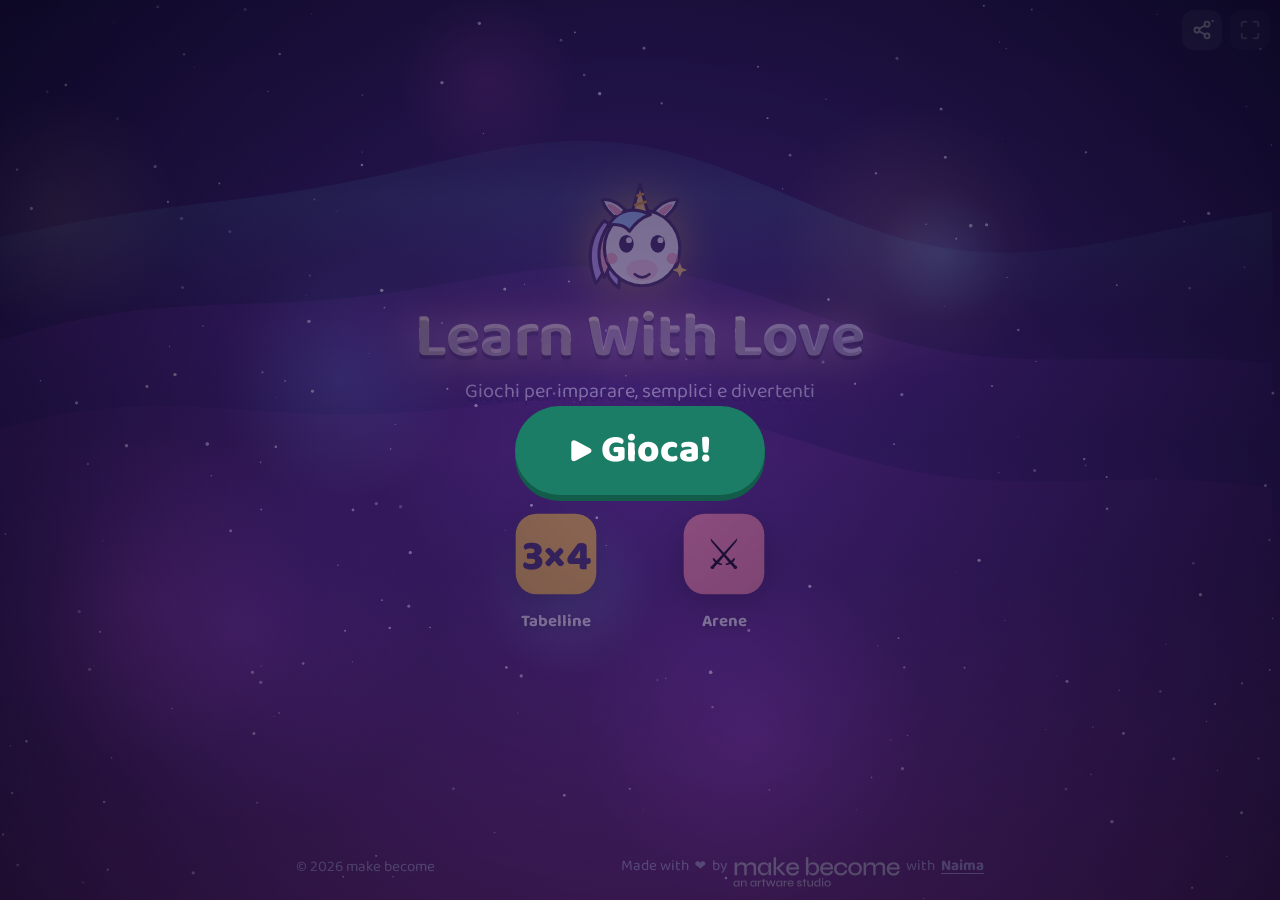
==== commit 76c0ca7c: "Pubblicazione del 2026-11-04 18:58" ====
--- a/index.html
+++ b/index.html
@@ -28,12 +28,12 @@
            padding: env(safe-area-inset-top) env(safe-area-inset-right) env(safe-area-inset-bottom) env(safe-area-inset-left); }
     #app { display: block; border: 0; width: 100%; height: 100%; }
   </style>
-  <script type="module" crossorigin src="/assets/main-CQpQqqoG.js"></script>
-  <link rel="modulepreload" crossorigin href="/assets/base-DFLou6Jc.js">
+  <script type="module" crossorigin src="/assets/main-BPi1zIDa.js"></script>
+  <link rel="modulepreload" crossorigin href="/assets/base-CRzwwpbZ.js">
   <link rel="modulepreload" crossorigin href="/assets/audio-C5J7Qej8.js">
   <link rel="modulepreload" crossorigin href="/assets/fullscreen-CSntqjPP.js">
   <link rel="modulepreload" crossorigin href="/assets/gate-DLMY7jFq.js">
-  <link rel="stylesheet" crossorigin href="/assets/base-BQgazprj.css">
+  <link rel="stylesheet" crossorigin href="/assets/base-BiU4YHX-.css">
 </head>
 <body>
   <!-- La cornice resta aperta per sempre: l'audio (un solo AudioContext, sbloccato una volta)
--- a/assets/base-BiU4YHX-.css
+++ b/assets/base-BiU4YHX-.css
@@ -0,0 +1 @@
+@import"https://fonts.googleapis.com/css2?family=Baloo+2:wght@500;700;800&display=swap";:root{--bg: #fff8e7;--ink: #3b2f5c;--muted: #5e5480;--card: #ffffff;--sun: #ffc93c;--coral: #ff6f69;--mint: #3ec5a3;--sky: #5fa8ff;--grape: #9b6bff;--mint-deep: #1b7d65;--grape-deep: #7c4ddb;--shadow: 0 6px 0 rgba(59, 47, 92, .15)}*{box-sizing:border-box}html,body{margin:0;min-height:100%}body{background:var(--bg);color:var(--ink);font-family:"Baloo 2",Comic Sans MS,system-ui,sans-serif;-webkit-tap-highlight-color:transparent;-webkit-user-select:none;user-select:none}button{font:inherit;color:inherit;cursor:pointer;border:none;touch-action:manipulation}.bg-deco{position:fixed;top:0;right:0;bottom:0;left:0;z-index:-1;pointer-events:none}[hidden]{display:none!important}.profiles{display:grid;grid-template-columns:repeat(auto-fill,minmax(110px,1fr));gap:12px}.profile{background:#f7f3ff;border-radius:22px;padding:12px 6px;display:flex;flex-direction:column;align-items:center;gap:4px;font-size:1.2rem;font-weight:700;overflow-wrap:anywhere}.profile:active{transform:scale(.95)}.profile.new{color:var(--muted)}.new-profile{display:flex;flex-direction:column;align-items:center;gap:14px}.new-profile input{font:inherit;font-size:1.6rem;font-weight:700;text-align:center;color:var(--ink);border:3px solid #e6e0f5;border-radius:18px;padding:6px 12px;width:min(100%,320px);-webkit-user-select:text;user-select:text}.new-profile input:focus{outline:none;border-color:var(--grape)}.colors{display:flex;flex-wrap:wrap;justify-content:center;gap:10px}.colors button{width:40px;height:40px;border-radius:50%;border:4px solid transparent}.colors button.on{border-color:var(--ink)}.profile-slot{position:relative;display:grid}.link-btn{position:absolute;top:4px;right:4px;width:34px;height:34px;border-radius:50%;background:#fff;color:var(--grape);display:grid;place-items:center;box-shadow:0 2px #3b2f5c26}.new-choice{display:grid;gap:12px}.choice-card{display:grid;justify-items:center;gap:2px;padding:16px;border-radius:22px;background:#f7f3ff;color:var(--ink);text-align:center}.choice-card svg{color:var(--grape);width:30px;height:30px}.choice-card b{font-size:1.4rem}.choice-card span{color:var(--muted);line-height:1.3}.text-btn{background:none;color:var(--muted);font-size:1.15rem;font-weight:700;padding:4px 18px;border-radius:999px;min-height:48px}.text-btn:hover{background:#f7f3ff;color:var(--ink)}.new-profile .preview,.link-card .preview{display:flex;flex-direction:column;align-items:center;gap:2px;font-size:1.4rem}.chips{display:flex;flex-wrap:wrap;justify-content:center;gap:8px}.chips button{width:46px;height:46px;border-radius:14px;font-size:1.6rem;background:#f7f3ff;border:3px solid transparent}.chips.words button{width:auto;height:auto;padding:2px 12px;font-size:1.05rem;font-weight:700;color:var(--ink)}.chips button.on{border-color:var(--ink);background:#fff}.form-error{color:var(--coral);font-weight:700;margin:0;text-align:center}.link-card{display:flex;flex-direction:column;align-items:center;gap:10px;text-align:center}.link-card p{margin:0}.qr{width:200px;height:200px;background:#fff;border-radius:16px;padding:6px;box-shadow:var(--shadow)}.qr svg{width:100%;height:100%;display:block}.hint{color:var(--muted);line-height:1.35;max-width:340px}.link-actions{display:flex;flex-wrap:wrap;justify-content:center;gap:8px}.pill-btn{padding:6px 16px;border-radius:999px;background:#f7f3ff;color:var(--ink);font-weight:700;font-size:1.05rem;min-height:48px}.nick{display:flex;align-items:center;width:min(100%,320px);border:3px solid #e6e0f5;border-radius:18px;padding:0 12px;font-size:1.3rem;font-weight:700;color:var(--muted)}.nick:focus-within{border-color:var(--grape)}.new-profile .nick input{border:none;padding:4px;font-size:1.3rem;width:100%;text-align:left}.nick-note{margin:-8px 0 0;color:var(--muted);font-size:.95rem;text-align:center}.nick-note.ok{color:#2a9c80;font-weight:700}.nick-note.bad{color:var(--coral);font-weight:700}.birthday{display:flex;flex-direction:column;align-items:center;gap:4px;width:min(100%,320px);font-weight:700;color:var(--ink)}.birthday i{color:var(--muted);font-weight:600;font-style:normal}.birthday input{width:100%;text-align:center}.birthday small{color:var(--muted);font-weight:600;font-size:.85rem;line-height:1.3;text-align:center}.link-card .preview span{color:var(--muted);font-size:1rem}.link-btn .gift-count{position:absolute;top:-6px;right:-6px;min-width:20px;height:20px;border-radius:999px;padding:0 5px;background:var(--coral);color:#fff;font-size:.8rem;font-style:normal;font-weight:800;display:grid;place-items:center}.gifts{width:100%;display:flex;flex-direction:column;align-items:center;gap:8px}.gifts h3{margin:4px 0 0;font-size:1.2rem}.gifts ul{list-style:none;margin:0;padding:0;width:100%;max-height:220px;overflow-y:auto;display:grid;gap:6px}.gifts li{display:flex;align-items:center;gap:10px;padding:6px 12px;border-radius:14px;background:#f7f3ff;text-align:left}.gifts li span{font-size:1.5rem}.gifts li.new{background:#fff3d1;font-weight:700}.friend-list{display:flex;flex-wrap:wrap;justify-content:center;gap:10px}.friend{display:flex;flex-direction:column;align-items:center;gap:2px;font-weight:700;font-size:.95rem}.friend{max-width:9rem}.friend i{font-style:normal;font-weight:600;font-size:.8rem;text-align:center;line-height:1.2}.friend .here{color:#1f8f5f}.friend .away{color:#8b8b96}.link-btn svg{width:24px;height:24px}.group-new{display:flex;gap:8px;width:min(100%,360px)}.group-new input{flex:1;min-width:0;font:inherit;font-weight:700;color:var(--ink);text-align:center;border:3px solid #e6e0f5;border-radius:999px;padding:4px 12px;-webkit-user-select:text;user-select:text}.group-new input:focus{outline:none;border-color:var(--grape)}a.pill-btn,a.text-btn{text-decoration:none;display:inline-flex;align-items:center;justify-content:center}.stage{position:fixed;top:0;right:0;bottom:0;left:0;width:100%;height:100%;z-index:-2;pointer-events:none}body.staged{background:#1b1446}body.staged .bg-deco{display:none}.fx-layer{position:fixed;top:0;right:0;bottom:0;left:0;width:100%;height:100%;z-index:60;pointer-events:none}.fx-flash{position:fixed;top:0;right:0;bottom:0;left:0;z-index:59;pointer-events:none;mix-blend-mode:screen}.fx-text,.fx-big{position:fixed;z-index:61;pointer-events:none;white-space:nowrap;font-weight:800;color:#fff;-webkit-text-stroke:2px rgba(59,47,92,.55);paint-order:stroke fill;text-shadow:0 4px 0 rgba(59,47,92,.35),0 0 24px rgba(255,201,60,.7)}.fx-text{font-size:clamp(1.3rem,5vw,2rem);transform:translate(-50%,-50%);white-space:normal;text-align:center;width:max-content;max-width:min(90vw,520px);line-height:1.1}.fx-text.good{color:#fff6c7}.fx-text.bad{color:#ffd6d4;font-size:1.6rem;text-shadow:0 4px 0 rgba(59,47,92,.35)}.fx-text.gold{color:#ffe066;font-size:2.4rem}.fx-big{left:50%;top:42%;font-size:clamp(3rem,14vw,7rem);letter-spacing:.02em;transform:translate(-50%,-50%)}.fx-big.combo{color:#ffe066}.fx-big.go{color:#9be8cf}.fx-big.sprint{color:#ff8fa3}.fx-big.birthday{color:#ffe066;font-size:clamp(1.8rem,7vw,3.4rem);white-space:normal;text-align:center;width:max-content;max-width:min(90vw,620px);line-height:1.15}.fx-big.birthday.small{color:#fff6c7;font-size:clamp(1.4rem,5.2vw,2.4rem)}body.staged h1:not(.card h1):not(.card *),body.staged .sub{color:#fff;text-shadow:0 0 30px rgba(155,107,255,.8),0 4px 0 rgba(0,0,0,.25)}body.staged .sub{color:#e6dcff}body.staged .card,body.staged .app,body.staged .album-card{background:linear-gradient(160deg,#fffffff7,#f6f0fff0);box-shadow:0 0 0 2px #fff9,0 18px 50px #140a3c73,0 0 60px #9b6bff40}@keyframes rise{0%{opacity:0;transform:translateY(24px) scale(.96)}}body.staged main>*{animation:rise .6s cubic-bezier(.2,.9,.3,1.2) both}body.staged main>*:nth-child(2){animation-delay:.08s}body.staged main>*:nth-child(3){animation-delay:.16s}body.staged main>*:nth-child(4){animation-delay:.24s}.big-btn{position:relative;overflow:hidden}.big-btn:after{content:"";position:absolute;inset:-50% auto -50% -60%;width:40%;background:linear-gradient(100deg,transparent,rgba(255,255,255,.55),transparent);transform:skew(-20deg);animation:shine 3.2s ease-in-out infinite}@keyframes shine{0%,60%{left:-60%}to{left:140%}}.avatar{overflow:visible;animation:breathe 3.4s ease-in-out infinite;transform-origin:50% 80%}.avatar .face{animation:bob 2.6s ease-in-out infinite;transform-box:fill-box;transform-origin:50% 100%}.avatar .glow{animation:glow 2.4s ease-in-out infinite}button:active .avatar,.profile:hover .avatar{animation:hopav .5s cubic-bezier(.3,1.6,.5,1)}@keyframes breathe{50%{transform:scale(1.04,.97)}}@keyframes bob{50%{transform:translateY(-2px) rotate(-4deg)}}@keyframes glow{50%{opacity:.35}}@keyframes hopav{40%{transform:translateY(-10px) scale(1.08)}}.mascot{animation:idle 3.6s ease-in-out infinite;transform-origin:50% 95%;overflow:visible}.mascot .eyes-open{animation:blink 5s infinite;transform-box:fill-box;transform-origin:center}.mascot>g:first-of-type>path:nth-of-type(2),.mascot>g:first-of-type>path:nth-of-type(3){animation:mane 2.8s ease-in-out infinite;transform-box:fill-box;transform-origin:80% 10%}.mascot>path:last-of-type{animation:twinkle 1.8s ease-in-out infinite;transform-box:fill-box;transform-origin:center}@keyframes idle{0%,to{transform:rotate(-2deg) translateY(0)}50%{transform:rotate(2deg) translateY(-4px)}}@keyframes blink{0%,46%,50%,to{transform:scaleY(1)}48%{transform:scaleY(.1)}}@keyframes mane{50%{transform:rotate(6deg)}}@keyframes twinkle{50%{transform:scale(.5) rotate(45deg);opacity:.5}}@media(prefers-reduced-motion:reduce){*,*:before,*:after{animation-duration:.01ms!important;animation-iteration-count:1!important}}.dj{position:fixed;left:14px;bottom:14px;z-index:30;display:flex;align-items:center;gap:12px;padding:10px 16px 10px 10px;border-radius:28px;color:#fff;max-width:calc(100vw - 28px);background:linear-gradient(135deg,#2b1c66e6,#622882e0);-webkit-backdrop-filter:blur(8px);backdrop-filter:blur(8px);box-shadow:0 0 0 2px #ffffff40,0 12px 32px #00000073,0 0 40px #9b6bff8c;animation:djglow var(--beat, .5s) ease-in-out infinite alternate}.dj.enter{animation:rise .5s cubic-bezier(.2,.9,.3,1.3) both,djglow var(--beat, .5s) ease-in-out .5s infinite alternate}@keyframes djglow{to{box-shadow:0 0 0 2px #ffffff59,0 12px 32px #00000073,0 0 60px #ff8fa3a6}}.dj-booth{position:relative;width:92px;height:70px;flex:none}.dj-animal{position:absolute;left:18px;top:-34px;font-size:58px;line-height:1;filter:drop-shadow(0 4px 6px rgba(0,0,0,.4));animation:djbob var(--beat, .5s) ease-in-out infinite;transform-origin:50% 100%}.dj-deck{position:absolute;bottom:0;left:0;width:40px;height:40px;border-radius:50%;background:repeating-radial-gradient(#1a1a1a 0,#1a1a1a 2px,#3a3a3a 2px,#3a3a3a 4px);box-shadow:0 0 0 3px #9b6bff,0 0 14px #9b6bff;animation:spin calc(var(--beat, .5s) * 2) linear infinite}.dj-deck:after{content:"";position:absolute;top:14px;right:14px;bottom:14px;left:14px;border-radius:50%;background:#ffc93c}.dj-deck:before{content:"";position:absolute;left:50%;top:3px;width:3px;height:10px;background:#fff;border-radius:2px;opacity:.7}.dj-deck.two{left:52px;box-shadow:0 0 0 3px #3ec5a3,0 0 14px #3ec5a3}.dj-eq{display:flex;align-items:flex-end;gap:3px;height:34px;flex:none}.dj-eq i{display:block;width:6px;border-radius:3px;background:linear-gradient(#ffe066,#ff6f69);animation:eq var(--beat, .5s) ease-in-out infinite alternate}.dj-eq i:nth-child(1){animation-delay:-.1s}.dj-eq i:nth-child(2){animation-delay:-.35s}.dj-eq i:nth-child(3){animation-delay:-.2s}.dj-eq i:nth-child(4){animation-delay:-.45s}.dj-eq i:nth-child(5){animation-delay:-.05s}@keyframes eq{0%{height:6px}to{height:34px}}.dj-info{display:flex;flex-direction:column;line-height:1.05;min-width:0}.dj-info b{font-size:1.35rem;white-space:nowrap;overflow:hidden;text-overflow:ellipsis;text-shadow:0 0 12px rgba(255,201,60,.6)}.dj-info small{font-size:1rem;color:#e6dcff}.dj-heart{background:none;color:#ff8fa3;font-size:2.2rem;line-height:1;padding:0 4px}.dj-heart.on{color:#ff6f69;animation:beat 1s ease-in-out infinite}@keyframes djbob{0%,to{transform:translateY(0) rotate(-8deg)}50%{transform:translateY(-8px) rotate(8deg) scale(1.05)}}@keyframes spin{to{transform:rotate(360deg)}}@keyframes beat{15%{transform:scale(1.3)}30%{transform:scale(1)}}@media(max-width:600px){.dj{left:8px;bottom:8px;gap:8px;padding:6px 10px 6px 6px;border-radius:22px}.dj-booth{width:64px;height:48px}.dj-animal{left:14px;top:-18px;font-size:34px}.dj-deck{width:28px;height:28px}.dj-deck:after{top:10px;right:10px;bottom:10px;left:10px}.dj-deck.two{left:36px}.dj-eq{height:24px}.dj-eq i{width:4px}.dj-info b{font-size:1rem}.dj-info small{font-size:.8rem}.dj-heart{font-size:1.7rem}}.avatar .critter{animation:bob 2.6s ease-in-out infinite}.avatar .critter .cr-eyes{animation:blink 4.6s infinite;transform-box:fill-box;transform-origin:center}.avatar .critter .cr-ears{animation:ears 3.2s ease-in-out infinite;transform-box:fill-box;transform-origin:50% 100%}.avatar .critter .cr-extra{animation:sway 2.4s ease-in-out infinite;transform-box:fill-box;transform-origin:50% 100%}@keyframes ears{0%,70%,to{transform:rotate(0)}78%{transform:rotate(-6deg)}86%{transform:rotate(5deg)}}@keyframes sway{50%{transform:rotate(4deg) scale(1.03)}}html:has(body.fit){height:100%;overflow:hidden}body.fit{height:100vh;height:100svh;overflow:hidden;display:flex;flex-direction:column}body.fit>.topbar{flex:none}body.fit>main{flex:1 1 auto;min-height:0;width:100%;padding-bottom:4px;justify-content:space-evenly;overflow:hidden}body.fit .mascot{width:clamp(40px,8dvh,84px);height:auto;aspect-ratio:120 / 110}body.fit .game{flex:1 1 auto;min-height:0;gap:clamp(4px,1.2dvh,14px);justify-content:center}body.fit .progress{min-height:0;gap:2px}body.fit .row svg{width:clamp(16px,3dvh,24px);height:clamp(16px,3dvh,24px)}body.fit .row.small svg{width:clamp(14px,2.6dvh,22px);height:clamp(14px,2.6dvh,22px)}body.fit .card{padding:clamp(6px,1.4dvh,14px) clamp(10px,2dvh,18px)}body.fit .expr,body.fit .answer{font-size:clamp(1.7rem,min(10vw,6dvh),3.1rem)}body.fit .keypad{flex:1 1 0;min-height:120px;max-height:260px;max-width:320px;grid-auto-rows:1fr;gap:clamp(4px,1dvh,10px)}body.fit .key{font-size:clamp(1.15rem,3.8dvh,1.7rem);padding:0;min-height:0}body.fit .key svg{width:clamp(18px,3.4dvh,26px);height:clamp(18px,3.4dvh,26px)}body.fit .choices{flex:1 1 0;min-height:0;max-height:200px;max-width:340px;grid-auto-rows:1fr;gap:clamp(6px,1.2dvh,12px)}body.fit .choice{min-height:0;height:auto;font-size:clamp(1.4rem,4.4dvh,2.1rem)}body.fit .choice svg{width:clamp(30px,6dvh,52px);height:clamp(30px,6dvh,52px)}body.fit .start,body.fit #arena{max-height:100%;overflow-y:auto;overscroll-behavior:contain}#dj-slot{flex:none;display:flex;justify-content:center;padding:46px 8px max(6px,env(safe-area-inset-bottom))}#dj-slot:empty,#dj-slot:has(.dj[hidden]){display:none}.dj.docked{position:static;margin:0 auto}.dj{position:fixed}.dj.docked{position:relative}.dj-ctrl{display:flex;gap:4px}.dj-btn{width:40px;height:40px;border-radius:50%;background:#ffffff26;color:#fff;font-size:1.15rem;box-shadow:inset 0 0 0 2px #ffffff40}.dj-btn:active{transform:scale(.9)}.dj-king{color:#ffe066;font-weight:800}.dj-menu{position:absolute;left:0;bottom:calc(100% + 8px);width:min(340px,calc(100vw - 20px));max-height:min(60dvh,420px);overflow-y:auto;display:grid;gap:6px;padding:10px;border-radius:22px;background:#1b1446f5;box-shadow:0 0 0 2px #fff3,0 18px 40px #00000080;z-index:40}.dj-menu>b{color:#ffe066;text-align:center}.dj-song{display:grid;grid-template-columns:34px 1fr auto;grid-template-rows:auto auto;column-gap:8px;align-items:center;text-align:left;padding:6px 10px;border-radius:14px;background:#ffffff14;color:#fff}.dj-song span{grid-row:span 2;font-size:1.6rem}.dj-song small{color:#d9ccff;grid-column:2}.dj-song i{grid-row:span 2;grid-column:3;color:#ff6f69;font-style:normal;font-size:1.2rem}.dj-song.on{background:#ffc93c40;box-shadow:inset 0 0 0 2px #ffc93c}@media(max-width:600px){.dj-btn{width:32px;height:32px;font-size:1rem}}.app-home span{font-size:1.45rem;line-height:1}.text-btn.inline{display:inline;padding:0;font-size:inherit;text-decoration:underline}.access .days{display:inline-flex;align-items:center;gap:6px;font-weight:700}.access .days input{width:3.4em;padding:4px 6px;border-radius:10px;font-size:1rem;text-align:center}.access-list{list-style:none;margin:6px 0 0;padding:0;display:grid;gap:4px;text-align:left}.access-list li{display:flex;align-items:center;justify-content:space-between;gap:8px;padding:6px 10px;border-radius:12px;background:#f7f3ff;font-size:.95rem}.temp-shown{background:#fff3d1;box-shadow:0 0 0 2px #ffc93c;border-radius:18px;padding:10px;margin:8px 0}.temp-shown .qr{width:150px;height:150px;margin:6px auto}.temp-shown .qr svg{width:100%;height:auto}.has-shown>:not(.temp-shown):not(.done){display:none!important}.temp-shown code{background:#fff;padding:2px 8px;border-radius:8px;font-size:1.1rem;font-weight:800}.ok-note{color:#1f8a6d;font-weight:800}.big-btn{font-size:1.6rem;font-weight:800;color:#fff;background:var(--mint-deep);padding:8px 40px;border-radius:999px;box-shadow:0 6px #135c4a;text-decoration:none;display:inline-block}.big-btn:active{transform:translateY(4px);box-shadow:0 2px #135c4a}.big-btn:disabled{opacity:.5}.profile-card{gap:12px}.tiles{display:grid;grid-template-columns:repeat(3,minmax(0,1fr));gap:8px;width:100%}.tile{position:relative;display:flex;flex-direction:column;align-items:center;gap:2px;padding:10px 4px;border-radius:18px;background:#f7f3ff;color:var(--ink);line-height:1.1}.tile span{font-size:1.8rem}.tile b{font-size:.95rem}.tile i{position:absolute;top:4px;right:6px;font-style:normal;font-size:.75rem;font-weight:800;background:var(--coral);color:#fff;border-radius:999px;padding:1px 7px}.tile.off{opacity:.45}.tile:active{transform:scale(.95)}.hint.small,.link-actions.small{font-size:.9rem}.link-actions.small{gap:14px}.preview.mini{flex-direction:row!important;gap:8px!important;font-size:1.1rem!important}.tabs{display:grid;grid-template-columns:repeat(4,minmax(0,1fr));gap:6px;width:100%}.tab{display:flex;flex-direction:column;align-items:center;padding:6px 2px;border-radius:14px;background:#f7f3ff;color:var(--ink);font-size:.8rem;font-weight:700}.tab span{font-size:1.4rem}.tab.on{background:var(--grape-deep);color:#fff}.access .access-list{max-height:34dvh;overflow-y:auto}@media(max-width:600px){#dj-slot{padding-top:26px}}.ico{display:grid;place-items:center;width:44px;height:44px;border-radius:14px;color:#fff;background:var(--tint);box-shadow:0 4px color-mix(in srgb,var(--tint) 75%,#000),0 6px 14px color-mix(in srgb,var(--tint) 35%,transparent)}.ico svg{width:24px;height:24px}.tile .ico{margin-bottom:4px}.tile.off .ico{filter:grayscale(1)}.tab svg{width:22px;height:22px;margin-bottom:2px}.pill-btn.with-ico{display:inline-flex;align-items:center;gap:6px}.pill-btn.with-ico svg{width:20px;height:20px;color:var(--grape)}@media(max-height:900px){.new-profile{gap:8px}.new-profile .preview svg{width:56px;height:56px}.new-profile input{padding:6px 12px;font-size:1.1rem}.new-profile .nick-note,.new-profile .hint,.new-profile .birthday small{font-size:.85rem;margin:0}.new-profile .chips{gap:4px}.new-profile .chips button{width:38px;height:38px;font-size:1.3rem;border-radius:12px}.new-profile .colors{gap:6px}.new-profile .colors button{width:30px;height:30px;border-width:3px}.new-profile .big-btn{font-size:1.3rem;padding:6px 32px}.chooser>div{padding:14px}.chooser h2{margin-bottom:6px;font-size:1.3rem}}.dj-btn{display:grid;place-items:center;padding:0}.dj-btn svg{width:55%;height:55%}.dj.crowned .dj-animal:after{content:"👑";position:absolute;left:50%;top:-22px;transform:translate(-50%) rotate(-8deg);font-size:.5em}.play-gate{position:fixed;top:0;right:0;bottom:0;left:0;z-index:80;display:grid;place-items:center;background:radial-gradient(circle,#3c1e6e8c,#0a061ed1);animation:cerin .3s ease both;transition:opacity .4s}.play-gate .big-btn{font-size:2.4rem;padding:14px 54px;animation:hop 1.6s ease-in-out infinite}.play-gate.out{opacity:0;pointer-events:none}@keyframes cerin{0%{opacity:0}}.voice-dl{position:absolute;top:-6px;right:-8px;padding:1px 6px;border-radius:999px;font-style:normal;font-size:.7rem;font-weight:800;line-height:1.4;white-space:nowrap;color:#fff;background:var(--grape);box-shadow:0 0 0 2px #fff,0 2px 6px #0000004d;pointer-events:none;animation:dlpulse 1.6s ease-in-out infinite}@keyframes dlpulse{50%{transform:scale(1.08)}}.icon-btn:has(>.voice-dl){position:relative}.text-btn.more{opacity:.6;font-size:.85rem}.danger-zone{display:flex;flex-direction:column;align-items:center;gap:2px}.danger-zone .text-btn{font-size:.8rem;opacity:.7;color:var(--coral)}.share-menu{position:fixed;z-index:70;display:grid;gap:6px;padding:8px;border-radius:18px;min-width:220px;background:#1b1446f5;box-shadow:0 0 0 2px #fff3,0 18px 40px #00000080}.share-menu button{text-align:left;padding:10px 12px;border-radius:12px;background:#ffffff14;color:#fff;font-weight:700;font-size:1rem}.who-picker{display:grid;grid-template-columns:repeat(3,minmax(0,1fr));gap:8px;width:min(100%,360px);margin:4px auto 10px}.who-tile{display:flex;flex-direction:column;align-items:center;justify-content:center;gap:2px;min-height:72px;padding:8px 4px;border-radius:20px;background:#f7f3ff;color:var(--ink);font-size:1.05rem;font-weight:800;border:3px solid transparent}.who-tile span{font-size:1.8rem;line-height:1}.who-tile.on{background:var(--grape-deep);color:#fff;box-shadow:var(--shadow)}.game-tabs{display:flex;width:min(100%,360px);margin:0 auto 10px;padding:4px;gap:4px;border-radius:16px;background:#ece5fb}.game-tab{flex:1;display:inline-flex;align-items:center;justify-content:center;gap:6px;min-height:48px;padding:4px 8px;border-radius:12px;background:none;color:var(--ink);font-size:1.05rem;font-weight:800}.game-tab span{font-size:1.3rem}.game-tab.on{background:var(--grape-deep);color:#fff}.pill-btn.on{background:#fff;box-shadow:0 0 0 3px var(--grape-deep)}.board-notes{display:flex;flex-wrap:wrap;justify-content:center;gap:6px;margin:6px 0}.board-notes span{padding:2px 10px;border-radius:999px;background:#f7f3ff;color:var(--ink);font-weight:700;font-size:1rem}.optin-btn{margin:4px auto 0}.lb{width:100%;box-sizing:border-box;padding:6px 8px 8px;border-radius:20px;background:#fff;box-shadow:inset 0 0 0 2px #ece6fb;text-align:center;color:var(--ink)}.lb h3{margin:0 0 6px;font-size:1.15rem;font-weight:800}.lb h3 small{display:inline;margin-left:6px;font-size:.8rem;font-weight:700;color:var(--muted)}.lb ol{list-style:none;margin:0;padding:0;display:grid;gap:2px}.lb li{display:grid;grid-template-columns:28px 26px minmax(0,1fr) auto;align-items:center;gap:8px;min-height:30px;padding:0 10px;border-radius:12px;background:#f7f3ff;font-weight:800}.lb li b{font-size:1.05rem;color:var(--muted)}.lb li svg{width:26px;height:26px}.lb li span{text-align:left;overflow:hidden;text-overflow:ellipsis;white-space:nowrap}.lb li em{font-style:normal;font-size:1.15rem;color:var(--grape-deep);font-variant-numeric:tabular-nums}.lb li.me{background:#efe7ff;box-shadow:inset 0 0 0 2px var(--grape-deep)}.lb li.gap{display:block;min-height:0;background:none;color:var(--muted);padding:0;line-height:1}.lb-empty{margin:6px 0;color:var(--muted);font-weight:700;line-height:1.3}.lb-join{margin-top:8px;min-height:48px;padding:6px 18px;border:0;border-radius:999px;background:var(--mint-deep);color:#fff;font:inherit;font-weight:800}.my-score{display:inline-flex;flex-direction:column;align-items:center;gap:1px;margin-top:4px;padding:4px 14px;border-radius:16px;background:#f7f3ff;font-weight:800;color:var(--ink)}.my-score>span{display:inline-flex;align-items:center;gap:6px}.lb-next{margin:4px 0 0;font-size:.85rem;font-weight:800;color:var(--grape-deep)}.my-score small{font-size:.78rem;font-weight:700;color:var(--muted)}.lb-rule{margin:-2px 0 6px;font-size:.8rem;font-weight:700;color:var(--muted)}.period-picker{display:inline-flex;gap:2px;margin:0 auto 6px;padding:3px;border-radius:999px;background:#eee8fb}.period-picker button{border:0;background:none;font:inherit;font-size:.85rem;font-weight:800;color:var(--ink);padding:4px 14px;border-radius:999px;cursor:pointer}.period-picker button.on{background:var(--grape);color:#fff}.my-score b{color:var(--grape-deep);font-size:1.1rem;font-variant-numeric:tabular-nums}.tier{padding:1px 8px;border-radius:999px;background:linear-gradient(90deg,#ffd56b,#ff9fc1);color:#3b2f5c;font-size:.85rem;font-weight:800}.choice-row{display:flex;flex-wrap:wrap;justify-content:center;gap:6px}.choice-row button{min-height:44px;padding:4px 14px;border:0;border-radius:999px;background:#ece6fb;color:var(--ink);font:inherit;font-weight:800}.choice-row button.on{background:var(--grape-deep);color:#fff}.choice-row .sep{width:2px;background:#ddd3f5;border-radius:2px}.meet-sheet{position:fixed;top:0;right:0;bottom:0;left:0;z-index:70;display:grid;place-items:center;padding:12px;background:#140a328c}.meet-card-sheet{position:relative;width:min(100%,420px);max-height:calc(100dvh - 24px);overflow-y:auto;box-sizing:border-box;display:flex;flex-direction:column;gap:8px;padding:14px 14px 16px;border-radius:24px;background:var(--card, #fff);color:var(--ink);text-align:center}.meet-card-sheet .close-btn{top:8px;right:8px}.meet-card-sheet h2{margin:0 44px 0 0;display:flex;align-items:center;gap:8px;font-size:1.2rem;text-align:left}.meet-card-sheet fieldset{margin:0;padding:0;border:0;min-width:0}.meet-card-sheet legend{font-weight:800;margin:0 auto 4px;padding:0}.meet-tiles{display:grid;grid-template-columns:repeat(auto-fit,minmax(84px,1fr));gap:6px}.meet-tile{position:relative;display:flex;flex-direction:column;align-items:center;gap:1px;min-height:48px;padding:9px 4px 8px;border-radius:14px;background:#f7f3ff;box-shadow:inset 0 0 0 2px #ece6fb;font-weight:800;cursor:pointer}.meet-tile input{position:absolute;opacity:0;pointer-events:none}.meet-tile>span{display:grid;place-items:center;height:34px;margin-bottom:3px}.meet-tile .ico{width:34px;height:34px;border-radius:11px}.meet-tile .ico svg{width:20px;height:20px}.meet-tile b{font-size:.85rem;line-height:1.15}.meet-tile small{font-size:.75rem;color:var(--muted);font-weight:700}.meet-tile:has(input:checked){background:#efe7ff;box-shadow:inset 0 0 0 3px var(--grape-deep)}.meet-tile:has(input:disabled){opacity:.4;cursor:default}.meet-days{display:flex;flex-wrap:wrap;justify-content:center;gap:4px;margin:-2px 0 4px}.meet-days[hidden]{display:none}.meet-days .pill-btn{padding:4px 10px;font-size:.85rem;min-height:36px}.meet-days .pill-btn.on{background:var(--grape);color:#fff}.meet-hour{display:inline-flex;align-items:center;gap:2px}.meet-hour i{font-style:normal}.meet-hour .step{visibility:hidden;border:0;background:#fff;color:var(--grape-deep);font:inherit;font-size:1.05rem;font-weight:800;width:26px;height:26px;border-radius:50%;line-height:1;padding:0;cursor:pointer;box-shadow:0 1px 3px #0000001f}.meet-tile:has(input:checked) .meet-hour .step{visibility:visible}.meet-hour .step:disabled{opacity:.3;cursor:default}.meet-card-sheet .big-btn{font-size:1.4rem;padding:6px 28px;align-self:center}.meet-home{width:min(100%,520px);display:grid;gap:8px;margin:12px auto 0}.meet-more{justify-self:center}.meet-more i{font-style:normal;padding:0 6px;border-radius:999px;background:#ffd56b}.meet-card-sheet .meet-row{box-shadow:inset 0 0 0 2px #ece6fb}.meet-home:empty{display:none}.meet-row{display:grid;grid-template-columns:40px minmax(0,1fr);gap:4px 10px;align-items:center;padding:8px 10px;border-radius:18px;background:var(--card, #fff);color:var(--ink);text-align:left;box-shadow:0 6px #0000002e}.meet-row.new{box-shadow:0 0 0 3px #ffd56b,0 6px #0000002e;animation:meet-pop .5s ease}.meet-row.gone{opacity:.7}.meet-row svg{width:40px;height:40px}.meet-text{display:flex;flex-direction:column;gap:1px;min-width:0}.meet-text b{font-size:1rem}.meet-text b i{font-style:normal;padding:0 6px;border-radius:999px;background:#ffd56b;font-size:.8rem}.meet-text span{font-size:.85rem;color:var(--muted);font-weight:700}.meet-text .meet-status{color:var(--ink)}.meet-do{grid-column:1 / -1;display:flex;flex-wrap:wrap;gap:6px;justify-content:flex-end}.meet-do:empty{display:none}.meet-do .pill-btn.yes{background:var(--mint-deep);color:#fff}@keyframes meet-pop{40%{transform:scale(1.03)}}@media(prefers-reduced-motion:reduce){.meet-row.new{animation:none}}button.friend{border:0;background:none;font:inherit;color:inherit;padding:4px;border-radius:14px;cursor:pointer}button.friend small{font-size:.75rem;color:var(--grape-deep);font-weight:800}button.friend:active{transform:scale(.95)}.friend-card{display:flex;flex-direction:column;align-items:center;gap:4px}.go-friend{padding:4px 12px;min-height:36px;font-size:.85rem}.meet-row.ask{background:#fff4f8}.push-card{gap:10px}.push-why{margin:0;font-weight:800;font-size:1.1rem;line-height:1.3}.push-steps{margin:0;padding:0 0 0 1.4em;text-align:left;display:grid;gap:6px;font-weight:700}.push-card .pill-btn.yes{background:var(--mint-deep);color:#fff;align-self:center}.ico-i{display:inline-grid;place-items:center;vertical-align:-.2em;color:var(--tint, currentColor)}.ico-i svg{width:1.15em;height:1.15em}.pill-btn .ico-i,.text-btn .ico-i{margin-right:4px}h1 .ico-i svg,h2 .ico-i svg,h3 .ico-i svg{width:1em;height:1em}.medal{display:inline-grid;place-items:center;width:24px;height:24px;border-radius:999px;font-weight:800;font-size:.85rem;color:var(--muted)}.medal.m1{background:linear-gradient(#ffe08a,#ffb627);color:#6b4a00}.medal.m2{background:linear-gradient(#f0f0f5,#c3c3d2);color:#4a4a5e}.medal.m3{background:linear-gradient(#f5c9a0,#d08a4a);color:#5a3210}.close-btn{position:absolute;top:10px;right:10px;z-index:2;width:40px;height:40px;padding:0;border:0;border-radius:14px;display:grid;place-items:center;background:#f3effb;color:var(--muted);cursor:pointer}.close-btn svg{width:24px;height:24px}.big-ico{display:inline-grid}.big-ico .ico{width:56px;height:56px}.big-ico .ico svg{width:30px;height:30px}@media(max-height:720px){.meet-tile{padding:3px 4px;min-height:42px}.meet-tile span{font-size:1.15rem}}
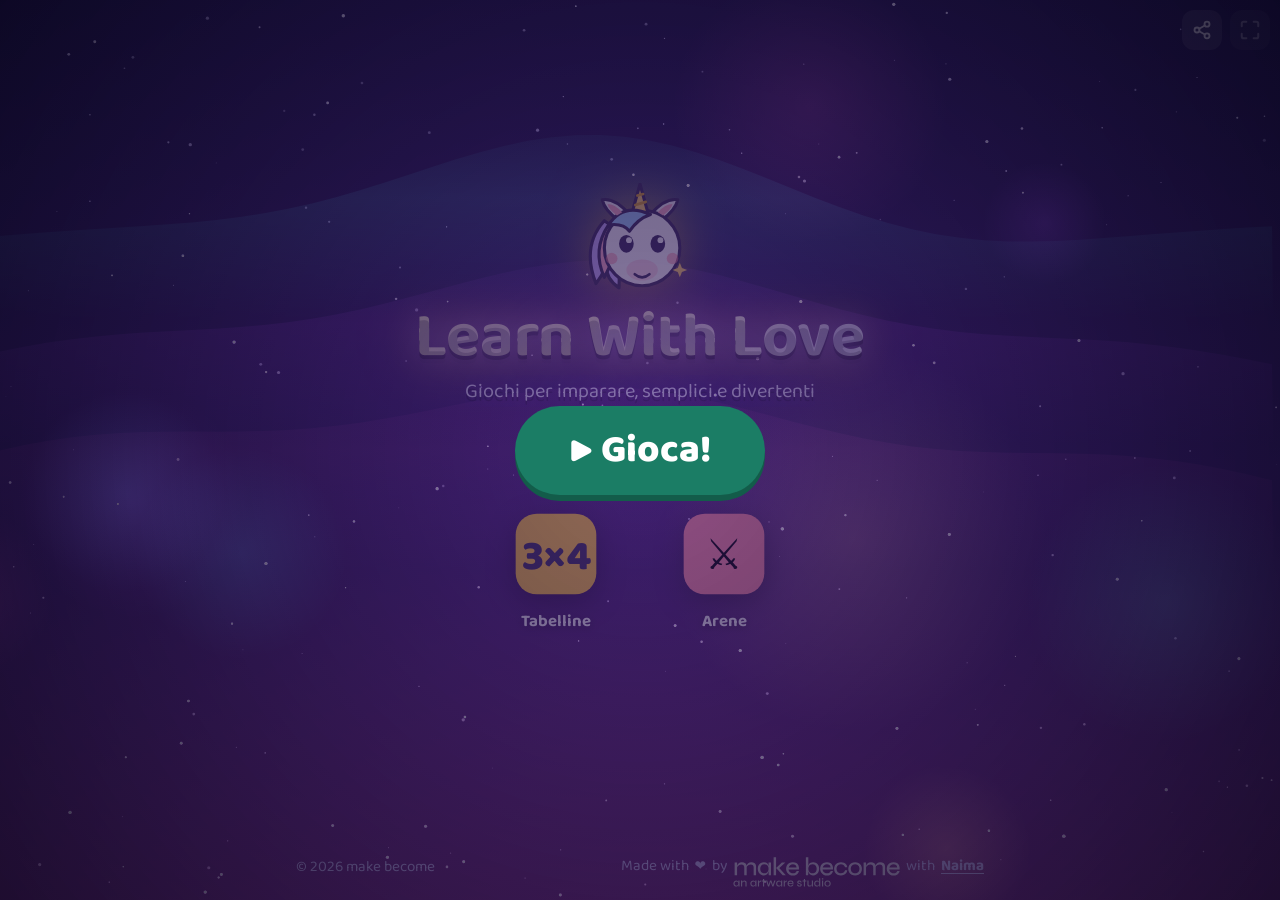
==== commit f1910e53: "Pubblicazione del 2026-11-04 19:23" ====
--- a/index.html
+++ b/index.html
@@ -28,12 +28,12 @@
            padding: env(safe-area-inset-top) env(safe-area-inset-right) env(safe-area-inset-bottom) env(safe-area-inset-left); }
     #app { display: block; border: 0; width: 100%; height: 100%; }
   </style>
-  <script type="module" crossorigin src="/assets/main-BPi1zIDa.js"></script>
-  <link rel="modulepreload" crossorigin href="/assets/base-CRzwwpbZ.js">
+  <script type="module" crossorigin src="/assets/main-CGnRnIAI.js"></script>
+  <link rel="modulepreload" crossorigin href="/assets/base-CUHWsmzx.js">
   <link rel="modulepreload" crossorigin href="/assets/audio-C5J7Qej8.js">
   <link rel="modulepreload" crossorigin href="/assets/fullscreen-CSntqjPP.js">
   <link rel="modulepreload" crossorigin href="/assets/gate-DLMY7jFq.js">
-  <link rel="stylesheet" crossorigin href="/assets/base-BiU4YHX-.css">
+  <link rel="stylesheet" crossorigin href="/assets/base-BQKYbi_f.css">
 </head>
 <body>
   <!-- La cornice resta aperta per sempre: l'audio (un solo AudioContext, sbloccato una volta)
--- a/assets/base-BQKYbi_f.css
+++ b/assets/base-BQKYbi_f.css
@@ -0,0 +1 @@
+@import"https://fonts.googleapis.com/css2?family=Baloo+2:wght@500;700;800&display=swap";:root{--bg: #fff8e7;--ink: #3b2f5c;--muted: #5e5480;--card: #ffffff;--sun: #ffc93c;--coral: #ff6f69;--mint: #3ec5a3;--sky: #5fa8ff;--grape: #9b6bff;--mint-deep: #1b7d65;--grape-deep: #7c4ddb;--shadow: 0 6px 0 rgba(59, 47, 92, .15)}*{box-sizing:border-box}html,body{margin:0;min-height:100%}body{background:var(--bg);color:var(--ink);font-family:"Baloo 2",Comic Sans MS,system-ui,sans-serif;-webkit-tap-highlight-color:transparent;-webkit-user-select:none;user-select:none}button{font:inherit;color:inherit;cursor:pointer;border:none;touch-action:manipulation}.bg-deco{position:fixed;top:0;right:0;bottom:0;left:0;z-index:-1;pointer-events:none}[hidden]{display:none!important}.profiles{display:grid;grid-template-columns:repeat(auto-fill,minmax(110px,1fr));gap:12px}.profile{background:#f7f3ff;border-radius:22px;padding:12px 6px;display:flex;flex-direction:column;align-items:center;gap:4px;font-size:1.2rem;font-weight:700;overflow-wrap:anywhere}.profile:active{transform:scale(.95)}.profile.new{color:var(--muted)}.new-profile{display:flex;flex-direction:column;align-items:center;gap:14px}.new-profile input{font:inherit;font-size:1.6rem;font-weight:700;text-align:center;color:var(--ink);border:3px solid #e6e0f5;border-radius:18px;padding:6px 12px;width:min(100%,320px);-webkit-user-select:text;user-select:text}.new-profile input:focus{outline:none;border-color:var(--grape)}.colors{display:flex;flex-wrap:wrap;justify-content:center;gap:10px}.colors button{width:40px;height:40px;border-radius:50%;border:4px solid transparent}.colors button.on{border-color:var(--ink)}.profile-slot{position:relative;display:grid}.link-btn{position:absolute;top:4px;right:4px;width:34px;height:34px;border-radius:50%;background:#fff;color:var(--grape);display:grid;place-items:center;box-shadow:0 2px #3b2f5c26}.new-choice{display:grid;gap:12px}.choice-card{display:grid;justify-items:center;gap:2px;padding:16px;border-radius:22px;background:#f7f3ff;color:var(--ink);text-align:center}.choice-card svg{color:var(--grape);width:30px;height:30px}.choice-card b{font-size:1.4rem}.choice-card span{color:var(--muted);line-height:1.3}.text-btn{background:none;color:var(--muted);font-size:1.15rem;font-weight:700;padding:4px 18px;border-radius:999px;min-height:48px}.text-btn:hover{background:#f7f3ff;color:var(--ink)}.new-profile .preview,.link-card .preview{display:flex;flex-direction:column;align-items:center;gap:2px;font-size:1.4rem}.chips{display:flex;flex-wrap:wrap;justify-content:center;gap:8px}.chips button{width:46px;height:46px;border-radius:14px;font-size:1.6rem;background:#f7f3ff;border:3px solid transparent}.chips.words button{width:auto;height:auto;padding:2px 12px;font-size:1.05rem;font-weight:700;color:var(--ink)}.chips button.on{border-color:var(--ink);background:#fff}.form-error{color:var(--coral);font-weight:700;margin:0;text-align:center}.link-card{display:flex;flex-direction:column;align-items:center;gap:10px;text-align:center}.link-card p{margin:0}.qr{width:200px;height:200px;background:#fff;border-radius:16px;padding:6px;box-shadow:var(--shadow)}.qr svg{width:100%;height:100%;display:block}.hint{color:var(--muted);line-height:1.35;max-width:340px}.link-actions{display:flex;flex-wrap:wrap;justify-content:center;gap:8px}.pill-btn{padding:6px 16px;border-radius:999px;background:#f7f3ff;color:var(--ink);font-weight:700;font-size:1.05rem;min-height:48px}.nick{display:flex;align-items:center;width:min(100%,320px);border:3px solid #e6e0f5;border-radius:18px;padding:0 12px;font-size:1.3rem;font-weight:700;color:var(--muted)}.nick:focus-within{border-color:var(--grape)}.new-profile .nick input{border:none;padding:4px;font-size:1.3rem;width:100%;text-align:left}.nick-note{margin:-8px 0 0;color:var(--muted);font-size:.95rem;text-align:center}.nick-note.ok{color:#2a9c80;font-weight:700}.nick-note.bad{color:var(--coral);font-weight:700}.birthday{display:flex;flex-direction:column;align-items:center;gap:4px;width:min(100%,320px);font-weight:700;color:var(--ink)}.birthday i{color:var(--muted);font-weight:600;font-style:normal}.birthday input{width:100%;text-align:center}.birthday small{color:var(--muted);font-weight:600;font-size:.85rem;line-height:1.3;text-align:center}.link-card .preview span{color:var(--muted);font-size:1rem}.link-btn .gift-count{position:absolute;top:-6px;right:-6px;min-width:20px;height:20px;border-radius:999px;padding:0 5px;background:var(--coral);color:#fff;font-size:.8rem;font-style:normal;font-weight:800;display:grid;place-items:center}.gifts{width:100%;display:flex;flex-direction:column;align-items:center;gap:8px}.gifts h3{margin:4px 0 0;font-size:1.2rem}.gifts ul{list-style:none;margin:0;padding:0;width:100%;max-height:220px;overflow-y:auto;display:grid;gap:6px}.gifts li{display:flex;align-items:center;gap:10px;padding:6px 12px;border-radius:14px;background:#f7f3ff;text-align:left}.gifts li span{font-size:1.5rem}.gifts li.new{background:#fff3d1;font-weight:700}.friend-list{display:flex;flex-wrap:wrap;justify-content:center;gap:10px}.friend{display:flex;flex-direction:column;align-items:center;gap:2px;font-weight:700;font-size:.95rem}.friend{max-width:9rem}.friend i{font-style:normal;font-weight:600;font-size:.8rem;text-align:center;line-height:1.2}.friend .here{color:#1f8f5f}.friend .away{color:#8b8b96}.link-btn svg{width:24px;height:24px}.group-new{display:flex;gap:8px;width:min(100%,360px)}.group-new input{flex:1;min-width:0;font:inherit;font-weight:700;color:var(--ink);text-align:center;border:3px solid #e6e0f5;border-radius:999px;padding:4px 12px;-webkit-user-select:text;user-select:text}.group-new input:focus{outline:none;border-color:var(--grape)}a.pill-btn,a.text-btn{text-decoration:none;display:inline-flex;align-items:center;justify-content:center}.stage{position:fixed;top:0;right:0;bottom:0;left:0;width:100%;height:100%;z-index:-2;pointer-events:none}body.staged{background:#1b1446}body.staged .bg-deco{display:none}.fx-layer{position:fixed;top:0;right:0;bottom:0;left:0;width:100%;height:100%;z-index:60;pointer-events:none}.fx-flash{position:fixed;top:0;right:0;bottom:0;left:0;z-index:59;pointer-events:none;mix-blend-mode:screen}.fx-text,.fx-big{position:fixed;z-index:61;pointer-events:none;white-space:nowrap;font-weight:800;color:#fff;-webkit-text-stroke:2px rgba(59,47,92,.55);paint-order:stroke fill;text-shadow:0 4px 0 rgba(59,47,92,.35),0 0 24px rgba(255,201,60,.7)}.fx-text{font-size:clamp(1.3rem,5vw,2rem);transform:translate(-50%,-50%);white-space:normal;text-align:center;width:max-content;max-width:min(90vw,520px);line-height:1.1}.fx-text.good{color:#fff6c7}.fx-text.bad{color:#ffd6d4;font-size:1.6rem;text-shadow:0 4px 0 rgba(59,47,92,.35)}.fx-text.gold{color:#ffe066;font-size:2.4rem}.fx-big{left:50%;top:42%;font-size:clamp(3rem,14vw,7rem);letter-spacing:.02em;transform:translate(-50%,-50%)}.fx-big.combo{color:#ffe066}.fx-big.go{color:#9be8cf}.fx-big.sprint{color:#ff8fa3}.fx-big.birthday{color:#ffe066;font-size:clamp(1.8rem,7vw,3.4rem);white-space:normal;text-align:center;width:max-content;max-width:min(90vw,620px);line-height:1.15}.fx-big.birthday.small{color:#fff6c7;font-size:clamp(1.4rem,5.2vw,2.4rem)}body.staged h1:not(.card h1):not(.card *),body.staged .sub{color:#fff;text-shadow:0 0 30px rgba(155,107,255,.8),0 4px 0 rgba(0,0,0,.25)}body.staged .sub{color:#e6dcff}body.staged .card,body.staged .app,body.staged .album-card{background:linear-gradient(160deg,#fffffff7,#f6f0fff0);box-shadow:0 0 0 2px #fff9,0 18px 50px #140a3c73,0 0 60px #9b6bff40}@keyframes rise{0%{opacity:0;transform:translateY(24px) scale(.96)}}body.staged main>*{animation:rise .6s cubic-bezier(.2,.9,.3,1.2) both}body.staged main>*:nth-child(2){animation-delay:.08s}body.staged main>*:nth-child(3){animation-delay:.16s}body.staged main>*:nth-child(4){animation-delay:.24s}.big-btn{position:relative;overflow:hidden}.big-btn:after{content:"";position:absolute;inset:-50% auto -50% -60%;width:40%;background:linear-gradient(100deg,transparent,rgba(255,255,255,.55),transparent);transform:skew(-20deg);animation:shine 3.2s ease-in-out infinite}@keyframes shine{0%,60%{left:-60%}to{left:140%}}.avatar{overflow:visible;animation:breathe 3.4s ease-in-out infinite;transform-origin:50% 80%}.avatar .face{animation:bob 2.6s ease-in-out infinite;transform-box:fill-box;transform-origin:50% 100%}.avatar .glow{animation:glow 2.4s ease-in-out infinite}button:active .avatar,.profile:hover .avatar{animation:hopav .5s cubic-bezier(.3,1.6,.5,1)}@keyframes breathe{50%{transform:scale(1.04,.97)}}@keyframes bob{50%{transform:translateY(-2px) rotate(-4deg)}}@keyframes glow{50%{opacity:.35}}@keyframes hopav{40%{transform:translateY(-10px) scale(1.08)}}.mascot{animation:idle 3.6s ease-in-out infinite;transform-origin:50% 95%;overflow:visible}.mascot .eyes-open{animation:blink 5s infinite;transform-box:fill-box;transform-origin:center}.mascot>g:first-of-type>path:nth-of-type(2),.mascot>g:first-of-type>path:nth-of-type(3){animation:mane 2.8s ease-in-out infinite;transform-box:fill-box;transform-origin:80% 10%}.mascot>path:last-of-type{animation:twinkle 1.8s ease-in-out infinite;transform-box:fill-box;transform-origin:center}@keyframes idle{0%,to{transform:rotate(-2deg) translateY(0)}50%{transform:rotate(2deg) translateY(-4px)}}@keyframes blink{0%,46%,50%,to{transform:scaleY(1)}48%{transform:scaleY(.1)}}@keyframes mane{50%{transform:rotate(6deg)}}@keyframes twinkle{50%{transform:scale(.5) rotate(45deg);opacity:.5}}@media(prefers-reduced-motion:reduce){*,*:before,*:after{animation-duration:.01ms!important;animation-iteration-count:1!important}}.dj{position:fixed;left:14px;bottom:14px;z-index:30;display:flex;align-items:center;gap:12px;padding:10px 16px 10px 10px;border-radius:28px;color:#fff;max-width:calc(100vw - 28px);background:linear-gradient(135deg,#2b1c66e6,#622882e0);-webkit-backdrop-filter:blur(8px);backdrop-filter:blur(8px);box-shadow:0 0 0 2px #ffffff40,0 12px 32px #00000073,0 0 40px #9b6bff8c;animation:djglow var(--beat, .5s) ease-in-out infinite alternate}.dj.enter{animation:rise .5s cubic-bezier(.2,.9,.3,1.3) both,djglow var(--beat, .5s) ease-in-out .5s infinite alternate}@keyframes djglow{to{box-shadow:0 0 0 2px #ffffff59,0 12px 32px #00000073,0 0 60px #ff8fa3a6}}.dj-booth{position:relative;width:92px;height:70px;flex:none}.dj-animal{position:absolute;left:18px;top:-34px;font-size:58px;line-height:1;filter:drop-shadow(0 4px 6px rgba(0,0,0,.4));animation:djbob var(--beat, .5s) ease-in-out infinite;transform-origin:50% 100%}.dj-deck{position:absolute;bottom:0;left:0;width:40px;height:40px;border-radius:50%;background:repeating-radial-gradient(#1a1a1a 0,#1a1a1a 2px,#3a3a3a 2px,#3a3a3a 4px);box-shadow:0 0 0 3px #9b6bff,0 0 14px #9b6bff;animation:spin calc(var(--beat, .5s) * 2) linear infinite}.dj-deck:after{content:"";position:absolute;top:14px;right:14px;bottom:14px;left:14px;border-radius:50%;background:#ffc93c}.dj-deck:before{content:"";position:absolute;left:50%;top:3px;width:3px;height:10px;background:#fff;border-radius:2px;opacity:.7}.dj-deck.two{left:52px;box-shadow:0 0 0 3px #3ec5a3,0 0 14px #3ec5a3}.dj-eq{display:flex;align-items:flex-end;gap:3px;height:34px;flex:none}.dj-eq i{display:block;width:6px;border-radius:3px;background:linear-gradient(#ffe066,#ff6f69);animation:eq var(--beat, .5s) ease-in-out infinite alternate}.dj-eq i:nth-child(1){animation-delay:-.1s}.dj-eq i:nth-child(2){animation-delay:-.35s}.dj-eq i:nth-child(3){animation-delay:-.2s}.dj-eq i:nth-child(4){animation-delay:-.45s}.dj-eq i:nth-child(5){animation-delay:-.05s}@keyframes eq{0%{height:6px}to{height:34px}}.dj-info{display:flex;flex-direction:column;line-height:1.05;min-width:0}.dj-info b{font-size:1.35rem;white-space:nowrap;overflow:hidden;text-overflow:ellipsis;text-shadow:0 0 12px rgba(255,201,60,.6)}.dj-info small{font-size:1rem;color:#e6dcff}.dj-heart{background:none;color:#ff8fa3;font-size:2.2rem;line-height:1;padding:0 4px}.dj-heart.on{color:#ff6f69;animation:beat 1s ease-in-out infinite}@keyframes djbob{0%,to{transform:translateY(0) rotate(-8deg)}50%{transform:translateY(-8px) rotate(8deg) scale(1.05)}}@keyframes spin{to{transform:rotate(360deg)}}@keyframes beat{15%{transform:scale(1.3)}30%{transform:scale(1)}}@media(max-width:600px){.dj{left:8px;bottom:8px;gap:8px;padding:6px 10px 6px 6px;border-radius:22px}.dj-booth{width:64px;height:48px}.dj-animal{left:14px;top:-18px;font-size:34px}.dj-deck{width:28px;height:28px}.dj-deck:after{top:10px;right:10px;bottom:10px;left:10px}.dj-deck.two{left:36px}.dj-eq{height:24px}.dj-eq i{width:4px}.dj-info b{font-size:1rem}.dj-info small{font-size:.8rem}.dj-heart{font-size:1.7rem}}.avatar .critter{animation:bob 2.6s ease-in-out infinite}.avatar .critter .cr-eyes{animation:blink 4.6s infinite;transform-box:fill-box;transform-origin:center}.avatar .critter .cr-ears{animation:ears 3.2s ease-in-out infinite;transform-box:fill-box;transform-origin:50% 100%}.avatar .critter .cr-extra{animation:sway 2.4s ease-in-out infinite;transform-box:fill-box;transform-origin:50% 100%}@keyframes ears{0%,70%,to{transform:rotate(0)}78%{transform:rotate(-6deg)}86%{transform:rotate(5deg)}}@keyframes sway{50%{transform:rotate(4deg) scale(1.03)}}html:has(body.fit){height:100%;overflow:hidden}body.fit{height:100vh;height:100svh;overflow:hidden;display:flex;flex-direction:column}body.fit>.topbar{flex:none}body.fit>main{flex:1 1 auto;min-height:0;width:100%;padding-bottom:4px;justify-content:space-evenly;overflow:hidden}body.fit .mascot{width:clamp(40px,8dvh,84px);height:auto;aspect-ratio:120 / 110}body.fit .game{flex:1 1 auto;min-height:0;gap:clamp(4px,1.2dvh,14px);justify-content:center}body.fit .progress{min-height:0;gap:2px}body.fit .row svg{width:clamp(16px,3dvh,24px);height:clamp(16px,3dvh,24px)}body.fit .row.small svg{width:clamp(14px,2.6dvh,22px);height:clamp(14px,2.6dvh,22px)}body.fit .card{padding:clamp(6px,1.4dvh,14px) clamp(10px,2dvh,18px)}body.fit .expr,body.fit .answer{font-size:clamp(1.7rem,min(10vw,6dvh),3.1rem)}body.fit .keypad{flex:1 1 0;min-height:120px;max-height:260px;max-width:320px;grid-auto-rows:1fr;gap:clamp(4px,1dvh,10px)}body.fit .key{font-size:clamp(1.15rem,3.8dvh,1.7rem);padding:0;min-height:0}body.fit .key svg{width:clamp(18px,3.4dvh,26px);height:clamp(18px,3.4dvh,26px)}body.fit .choices{flex:1 1 0;min-height:0;max-height:200px;max-width:340px;grid-auto-rows:1fr;gap:clamp(6px,1.2dvh,12px)}body.fit .choice{min-height:0;height:auto;font-size:clamp(1.4rem,4.4dvh,2.1rem)}body.fit .choice svg{width:clamp(30px,6dvh,52px);height:clamp(30px,6dvh,52px)}body.fit .start,body.fit #arena{max-height:100%;overflow-y:auto;overscroll-behavior:contain}#dj-slot{flex:none;display:flex;justify-content:center;padding:46px 8px max(6px,env(safe-area-inset-bottom))}#dj-slot:empty,#dj-slot:has(.dj[hidden]){display:none}.dj.docked{position:static;margin:0 auto}.dj{position:fixed}.dj.docked{position:relative}.dj-ctrl{display:flex;gap:4px}.dj-btn{width:40px;height:40px;border-radius:50%;background:#ffffff26;color:#fff;font-size:1.15rem;box-shadow:inset 0 0 0 2px #ffffff40}.dj-btn:active{transform:scale(.9)}.dj-king{color:#ffe066;font-weight:800}.dj-menu{position:absolute;left:0;bottom:calc(100% + 8px);width:min(340px,calc(100vw - 20px));max-height:min(60dvh,420px);overflow-y:auto;display:grid;gap:6px;padding:10px;border-radius:22px;background:#1b1446f5;box-shadow:0 0 0 2px #fff3,0 18px 40px #00000080;z-index:40}.dj-menu>b{color:#ffe066;text-align:center}.dj-song{display:grid;grid-template-columns:34px 1fr auto;grid-template-rows:auto auto;column-gap:8px;align-items:center;text-align:left;padding:6px 10px;border-radius:14px;background:#ffffff14;color:#fff}.dj-song span{grid-row:span 2;font-size:1.6rem}.dj-song small{color:#d9ccff;grid-column:2}.dj-song i{grid-row:span 2;grid-column:3;color:#ff6f69;font-style:normal;font-size:1.2rem}.dj-song.on{background:#ffc93c40;box-shadow:inset 0 0 0 2px #ffc93c}@media(max-width:600px){.dj-btn{width:32px;height:32px;font-size:1rem}}.app-home span{font-size:1.45rem;line-height:1}.text-btn.inline{display:inline;padding:0;font-size:inherit;text-decoration:underline}.access .days{display:inline-flex;align-items:center;gap:6px;font-weight:700}.access .days input{width:3.4em;padding:4px 6px;border-radius:10px;font-size:1rem;text-align:center}.access-list{list-style:none;margin:6px 0 0;padding:0;display:grid;gap:4px;text-align:left}.access-list li{display:flex;align-items:center;justify-content:space-between;gap:8px;padding:6px 10px;border-radius:12px;background:#f7f3ff;font-size:.95rem}.temp-shown{background:#fff3d1;box-shadow:0 0 0 2px #ffc93c;border-radius:18px;padding:10px;margin:8px 0}.temp-shown .qr{width:150px;height:150px;margin:6px auto}.temp-shown .qr svg{width:100%;height:auto}.has-shown>:not(.temp-shown):not(.done){display:none!important}.temp-shown code{background:#fff;padding:2px 8px;border-radius:8px;font-size:1.1rem;font-weight:800}.ok-note{color:#1f8a6d;font-weight:800}.big-btn{font-size:1.6rem;font-weight:800;color:#fff;background:var(--mint-deep);padding:8px 40px;border-radius:999px;box-shadow:0 6px #135c4a;text-decoration:none;display:inline-block}.big-btn:active{transform:translateY(4px);box-shadow:0 2px #135c4a}.big-btn:disabled{opacity:.5}.profile-card{gap:12px}.tiles{display:grid;grid-template-columns:repeat(3,minmax(0,1fr));gap:8px;width:100%}.tile{position:relative;display:flex;flex-direction:column;align-items:center;gap:2px;padding:10px 4px;border-radius:18px;background:#f7f3ff;color:var(--ink);line-height:1.1}.tile span{font-size:1.8rem}.tile b{font-size:.95rem}.tile i{position:absolute;top:4px;right:6px;font-style:normal;font-size:.75rem;font-weight:800;background:var(--coral);color:#fff;border-radius:999px;padding:1px 7px}.tile.off{opacity:.45}.tile:active{transform:scale(.95)}.hint.small,.link-actions.small{font-size:.9rem}.link-actions.small{gap:14px}.preview.mini{flex-direction:row!important;gap:8px!important;font-size:1.1rem!important}.tabs{display:grid;grid-template-columns:repeat(4,minmax(0,1fr));gap:6px;width:100%}.tab{display:flex;flex-direction:column;align-items:center;padding:6px 2px;border-radius:14px;background:#f7f3ff;color:var(--ink);font-size:.8rem;font-weight:700}.tab span{font-size:1.4rem}.tab.on{background:var(--grape-deep);color:#fff}.access .access-list{max-height:34dvh;overflow-y:auto}@media(max-width:600px){#dj-slot{padding-top:26px}}.ico{display:grid;place-items:center;width:44px;height:44px;border-radius:14px;color:#fff;background:var(--tint);box-shadow:0 4px color-mix(in srgb,var(--tint) 75%,#000),0 6px 14px color-mix(in srgb,var(--tint) 35%,transparent)}.ico svg{width:24px;height:24px}.tile .ico{margin-bottom:4px}.tile.off .ico{filter:grayscale(1)}.tab svg{width:22px;height:22px;margin-bottom:2px}.pill-btn.with-ico{display:inline-flex;align-items:center;gap:6px}.pill-btn.with-ico svg{width:20px;height:20px;color:var(--grape)}@media(max-height:900px){.new-profile{gap:8px}.new-profile .preview svg{width:56px;height:56px}.new-profile input{padding:6px 12px;font-size:1.1rem}.new-profile .nick-note,.new-profile .hint,.new-profile .birthday small{font-size:.85rem;margin:0}.new-profile .chips{gap:4px}.new-profile .chips button{width:38px;height:38px;font-size:1.3rem;border-radius:12px}.new-profile .colors{gap:6px}.new-profile .colors button{width:30px;height:30px;border-width:3px}.new-profile .big-btn{font-size:1.3rem;padding:6px 32px}.chooser>div{padding:14px}.chooser h2{margin-bottom:6px;font-size:1.3rem}}.dj-btn{display:grid;place-items:center;padding:0}.dj-btn svg{width:55%;height:55%}.dj.crowned .dj-animal:after{content:"👑";position:absolute;left:50%;top:-22px;transform:translate(-50%) rotate(-8deg);font-size:.5em}.play-gate{position:fixed;top:0;right:0;bottom:0;left:0;z-index:80;display:grid;place-items:center;background:radial-gradient(circle,#3c1e6e8c,#0a061ed1);animation:cerin .3s ease both;transition:opacity .4s}.play-gate .big-btn{font-size:2.4rem;padding:14px 54px;animation:hop 1.6s ease-in-out infinite}.play-gate.out{opacity:0;pointer-events:none}@keyframes cerin{0%{opacity:0}}.voice-dl{position:absolute;top:-6px;right:-8px;padding:1px 6px;border-radius:999px;font-style:normal;font-size:.7rem;font-weight:800;line-height:1.4;white-space:nowrap;color:#fff;background:var(--grape);box-shadow:0 0 0 2px #fff,0 2px 6px #0000004d;pointer-events:none;animation:dlpulse 1.6s ease-in-out infinite}@keyframes dlpulse{50%{transform:scale(1.08)}}.icon-btn:has(>.voice-dl){position:relative}.text-btn.more{opacity:.6;font-size:.85rem}.danger-zone{display:flex;flex-direction:column;align-items:center;gap:2px}.danger-zone .text-btn{font-size:.8rem;opacity:.7;color:var(--coral)}.share-menu{position:fixed;z-index:70;display:grid;gap:6px;padding:8px;border-radius:18px;min-width:220px;background:#1b1446f5;box-shadow:0 0 0 2px #fff3,0 18px 40px #00000080}.share-menu button{text-align:left;padding:10px 12px;border-radius:12px;background:#ffffff14;color:#fff;font-weight:700;font-size:1rem}.who-picker{display:grid;grid-template-columns:repeat(3,minmax(0,1fr));gap:8px;width:min(100%,360px);margin:4px auto 10px}.who-tile{display:flex;flex-direction:column;align-items:center;justify-content:center;gap:2px;min-height:72px;padding:8px 4px;border-radius:20px;background:#f7f3ff;color:var(--ink);font-size:1.05rem;font-weight:800;border:3px solid transparent}.who-tile span{font-size:1.8rem;line-height:1}.who-tile.on{background:var(--grape-deep);color:#fff;box-shadow:var(--shadow)}.game-tabs{display:flex;width:min(100%,360px);margin:0 auto 10px;padding:4px;gap:4px;border-radius:16px;background:#ece5fb}.game-tab{flex:1;display:inline-flex;align-items:center;justify-content:center;gap:6px;min-height:48px;padding:4px 8px;border-radius:12px;background:none;color:var(--ink);font-size:1.05rem;font-weight:800}.game-tab span{font-size:1.3rem}.game-tab.on{background:var(--grape-deep);color:#fff}.pill-btn.on{background:#fff;box-shadow:0 0 0 3px var(--grape-deep)}.board-notes{display:flex;flex-wrap:wrap;justify-content:center;gap:6px;margin:6px 0}.board-notes span{padding:2px 10px;border-radius:999px;background:#f7f3ff;color:var(--ink);font-weight:700;font-size:1rem}.optin-btn{margin:4px auto 0}.lb{width:100%;box-sizing:border-box;padding:6px 8px 8px;border-radius:20px;background:#fff;box-shadow:inset 0 0 0 2px #ece6fb;text-align:center;color:var(--ink)}.lb h3{margin:0 0 6px;font-size:1.15rem;font-weight:800}.lb h3 small{display:inline;margin-left:6px;font-size:.8rem;font-weight:700;color:var(--muted)}.lb ol{list-style:none;margin:0;padding:0;display:grid;gap:2px}.lb li{display:grid;grid-template-columns:28px 26px minmax(0,1fr) auto;align-items:center;gap:8px;min-height:30px;padding:0 10px;border-radius:12px;background:#f7f3ff;font-weight:800}.lb li b{font-size:1.05rem;color:var(--muted)}.lb li svg{width:26px;height:26px}.lb li span{text-align:left;overflow:hidden;text-overflow:ellipsis;white-space:nowrap}.lb li em{font-style:normal;font-size:1.15rem;color:var(--grape-deep);font-variant-numeric:tabular-nums}.lb li.me{background:#efe7ff;box-shadow:inset 0 0 0 2px var(--grape-deep)}.lb li.gap{display:block;min-height:0;background:none;color:var(--muted);padding:0;line-height:1}.lb-empty{margin:6px 0;color:var(--muted);font-weight:700;line-height:1.3}.lb-join{margin-top:8px;min-height:48px;padding:6px 18px;border:0;border-radius:999px;background:var(--mint-deep);color:#fff;font:inherit;font-weight:800}.my-score{display:inline-flex;flex-direction:column;align-items:center;gap:1px;margin-top:4px;padding:4px 14px;border-radius:16px;background:#f7f3ff;font-weight:800;color:var(--ink)}.my-score>span{display:inline-flex;align-items:center;gap:6px}.lb-next{margin:4px 0 0;font-size:.85rem;font-weight:800;color:var(--grape-deep)}.my-score small{font-size:.78rem;font-weight:700;color:var(--muted)}.lb-rule{margin:-2px 0 6px;font-size:.8rem;font-weight:700;color:var(--muted)}.period-picker{display:inline-flex;gap:2px;margin:0 auto 6px;padding:3px;border-radius:999px;background:#eee8fb}.period-picker button{border:0;background:none;font:inherit;font-size:.85rem;font-weight:800;color:var(--ink);padding:4px 14px;border-radius:999px;cursor:pointer}.period-picker button.on{background:var(--grape);color:#fff}.my-score b{color:var(--grape-deep);font-size:1.1rem;font-variant-numeric:tabular-nums}.tier{padding:1px 8px;border-radius:999px;background:linear-gradient(90deg,#ffd56b,#ff9fc1);color:#3b2f5c;font-size:.85rem;font-weight:800}.choice-row{display:flex;flex-wrap:wrap;justify-content:center;gap:6px}.choice-row button{min-height:44px;padding:4px 14px;border:0;border-radius:999px;background:#ece6fb;color:var(--ink);font:inherit;font-weight:800}.choice-row button.on{background:var(--grape-deep);color:#fff}.choice-row .sep{width:2px;background:#ddd3f5;border-radius:2px}.meet-sheet{position:fixed;top:0;right:0;bottom:0;left:0;z-index:70;display:grid;place-items:center;padding:12px;background:#140a328c}.meet-card-sheet{position:relative;width:min(100%,420px);max-height:calc(100dvh - 24px);overflow-y:auto;box-sizing:border-box;display:flex;flex-direction:column;gap:8px;padding:14px 14px 16px;border-radius:24px;background:var(--card, #fff);color:var(--ink);text-align:center}.meet-card-sheet .close-btn{top:8px;right:8px}.meet-card-sheet h2{margin:0 44px 0 0;display:flex;align-items:center;gap:8px;font-size:1.2rem;text-align:left}.meet-card-sheet fieldset{margin:0;padding:0;border:0;min-width:0}.meet-card-sheet legend{font-weight:800;margin:0 auto 4px;padding:0}.meet-tiles{display:grid;grid-template-columns:repeat(auto-fit,minmax(84px,1fr));gap:6px}.meet-tile{position:relative;display:flex;flex-direction:column;align-items:center;gap:1px;min-height:48px;padding:9px 4px 8px;border-radius:14px;background:#f7f3ff;box-shadow:inset 0 0 0 2px #ece6fb;font-weight:800;cursor:pointer}.meet-tile input{position:absolute;opacity:0;pointer-events:none}.meet-tile>span{display:grid;place-items:center;height:34px;margin-bottom:3px}.meet-tile .ico{width:34px;height:34px;border-radius:11px}.meet-tile .ico svg{width:20px;height:20px}.meet-tile b{font-size:.85rem;line-height:1.15}.meet-tile small{font-size:.75rem;color:var(--muted);font-weight:700}.meet-tile:has(input:checked){background:#efe7ff;box-shadow:inset 0 0 0 3px var(--grape-deep)}.meet-tile:has(input:disabled){opacity:.4;cursor:default}.meet-days{display:flex;flex-wrap:wrap;justify-content:center;gap:4px;margin:-2px 0 4px}.meet-days[hidden]{display:none}.meet-days .pill-btn{padding:4px 10px;font-size:.85rem;min-height:36px}.meet-days .pill-btn.on{background:var(--grape);color:#fff}.meet-hour{display:inline-flex;align-items:center;gap:2px}.meet-hour i{font-style:normal}.meet-hour .step{visibility:hidden;border:0;background:#fff;color:var(--grape-deep);font:inherit;font-size:1.05rem;font-weight:800;width:26px;height:26px;border-radius:50%;line-height:1;padding:0;cursor:pointer;box-shadow:0 1px 3px #0000001f}.meet-tile:has(input:checked) .meet-hour .step{visibility:visible}.meet-hour .step:disabled{opacity:.3;cursor:default}.meet-card-sheet .big-btn{font-size:1.4rem;padding:6px 28px;align-self:center}.meet-home{width:min(100%,520px);display:grid;gap:8px;margin:12px auto 0}.meet-more{justify-self:center}.meet-more i{font-style:normal;padding:0 6px;border-radius:999px;background:#ffd56b}.meet-card-sheet .meet-row{box-shadow:inset 0 0 0 2px #ece6fb}.meet-home:empty{display:none}.meet-row{display:grid;grid-template-columns:40px minmax(0,1fr);gap:4px 10px;align-items:center;padding:8px 10px;border-radius:18px;background:var(--card, #fff);color:var(--ink);text-align:left;box-shadow:0 6px #0000002e}.meet-row.new{box-shadow:0 0 0 3px #ffd56b,0 6px #0000002e;animation:meet-pop .5s ease}.meet-row.gone{opacity:.7}.meet-row svg{width:40px;height:40px}.meet-text{display:flex;flex-direction:column;gap:1px;min-width:0}.meet-text b{font-size:1rem}.meet-text b i{font-style:normal;padding:0 6px;border-radius:999px;background:#ffd56b;font-size:.8rem}.meet-text span{font-size:.85rem;color:var(--muted);font-weight:700}.meet-text .meet-status{color:var(--ink)}.meet-do{grid-column:1 / -1;display:flex;flex-wrap:wrap;gap:6px;justify-content:flex-end}.meet-do:empty{display:none}.meet-do .pill-btn.yes{background:var(--mint-deep);color:#fff}@keyframes meet-pop{40%{transform:scale(1.03)}}@media(prefers-reduced-motion:reduce){.meet-row.new{animation:none}}button.friend{border:0;background:none;font:inherit;color:inherit;padding:4px;border-radius:14px;cursor:pointer}button.friend small{font-size:.75rem;color:var(--grape-deep);font-weight:800}button.friend:active{transform:scale(.95)}.friend-card{display:flex;flex-direction:column;align-items:center;gap:4px}.go-friend{padding:4px 12px;min-height:36px;font-size:.85rem}.meet-row.ask{background:#fff4f8}.push-card{gap:10px}.push-why{margin:0;font-weight:800;font-size:1.1rem;line-height:1.3}.push-steps{margin:0;padding:0 0 0 1.4em;text-align:left;display:grid;gap:6px;font-weight:700}.push-card .pill-btn.yes{background:var(--mint-deep);color:#fff;align-self:center}.ico-i{display:inline-grid;place-items:center;vertical-align:-.2em;color:var(--tint, currentColor)}.ico-i svg{width:1.15em;height:1.15em}.pill-btn .ico-i,.text-btn .ico-i{margin-right:4px}h1 .ico-i svg,h2 .ico-i svg,h3 .ico-i svg{width:1em;height:1em}.medal{display:inline-grid;place-items:center;width:24px;height:24px;border-radius:999px;font-weight:800;font-size:.85rem;color:var(--muted)}.medal.m1{background:linear-gradient(#ffe08a,#ffb627);color:#6b4a00}.medal.m2{background:linear-gradient(#f0f0f5,#c3c3d2);color:#4a4a5e}.medal.m3{background:linear-gradient(#f5c9a0,#d08a4a);color:#5a3210}.close-btn{position:absolute;top:10px;right:10px;z-index:2;width:40px;height:40px;padding:0;border:0;border-radius:14px;display:grid;place-items:center;background:#f3effb;color:var(--muted);cursor:pointer}.close-btn svg{width:24px;height:24px}.big-ico{display:inline-grid}.big-ico .ico{width:56px;height:56px}.big-ico .ico svg{width:30px;height:30px}@media(max-height:720px){.meet-tile{padding:3px 4px;min-height:42px}.meet-tile span{font-size:1.15rem}}.friend-notice{position:fixed;z-index:80;top:calc(env(safe-area-inset-top,0px) + 96px);left:50%;transform:translate(-50%);width:min(calc(100% - 24px),420px);box-sizing:border-box;display:flex;flex-wrap:wrap;align-items:center;gap:8px 10px;padding:10px 12px;border-radius:18px;background:var(--card, #fff);color:var(--ink);box-shadow:0 10px 30px #140a3259;animation:pop .35s ease}.friend-notice .fn-text{flex:1 1 160px;display:flex;flex-direction:column;text-align:left;line-height:1.2}.friend-notice .fn-text span{font-size:.85rem;color:var(--muted)}.friend-notice .fn-do{display:flex;align-items:center;gap:6px;margin-left:auto}
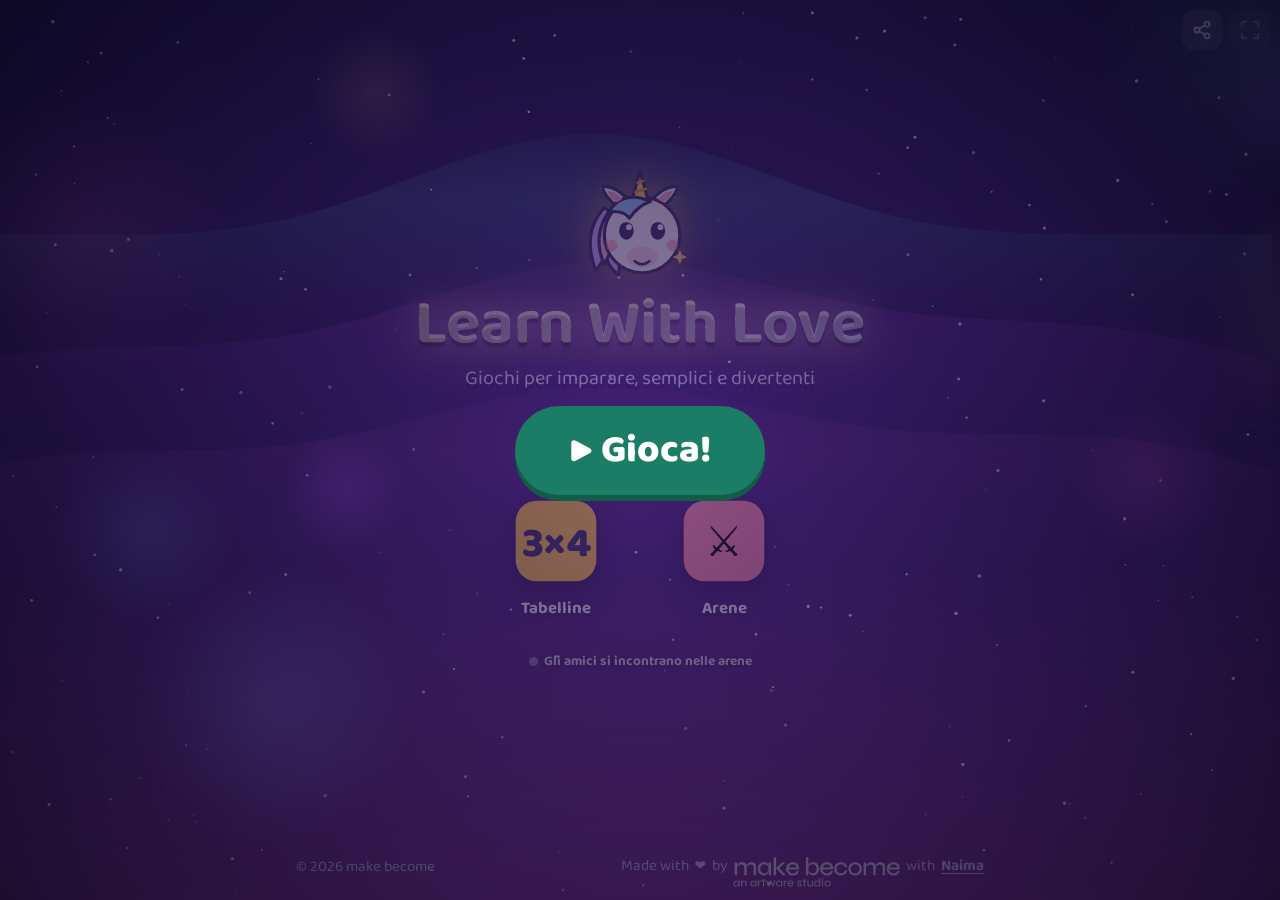
==== commit b0d3c7cb: "Pubblicazione del 2026-11-10 18:57" ====
--- a/index.html
+++ b/index.html
@@ -28,11 +28,12 @@
            padding: env(safe-area-inset-top) env(safe-area-inset-right) env(safe-area-inset-bottom) env(safe-area-inset-left); }
     #app { display: block; border: 0; width: 100%; height: 100%; }
   </style>
-  <script type="module" crossorigin src="/assets/main-CGnRnIAI.js"></script>
+  <script type="module" crossorigin src="/assets/main-D734kOzD.js"></script>
   <link rel="modulepreload" crossorigin href="/assets/base-CUHWsmzx.js">
   <link rel="modulepreload" crossorigin href="/assets/audio-C5J7Qej8.js">
-  <link rel="modulepreload" crossorigin href="/assets/fullscreen-CSntqjPP.js">
-  <link rel="modulepreload" crossorigin href="/assets/gate-DLMY7jFq.js">
+  <link rel="modulepreload" crossorigin href="/assets/catalog-DJ0c7URA.js">
+  <link rel="modulepreload" crossorigin href="/assets/gate-DtvhsrhB.js">
+  <link rel="modulepreload" crossorigin href="/assets/api-B6lG-Qg-.js">
   <link rel="stylesheet" crossorigin href="/assets/base-BQKYbi_f.css">
 </head>
 <body>
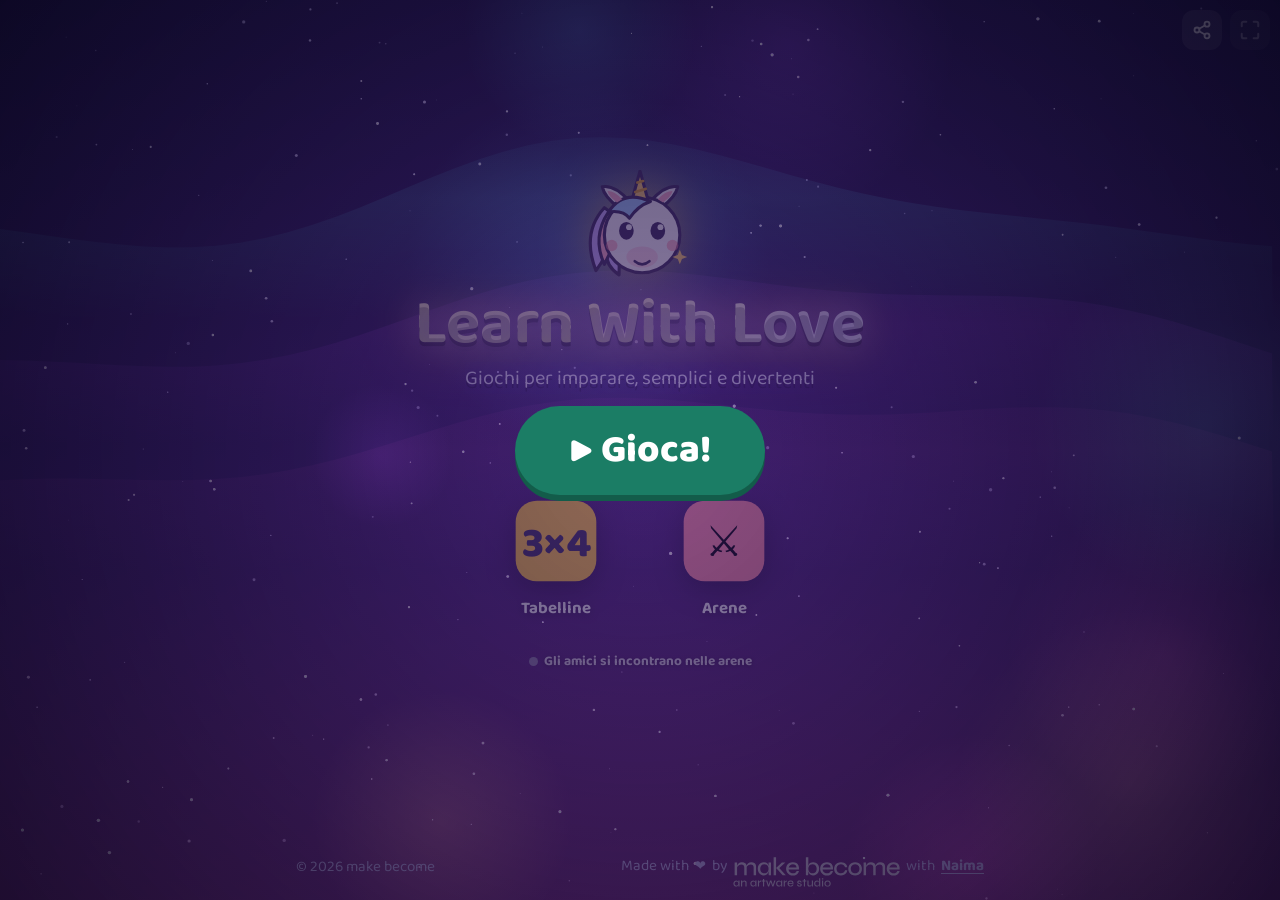
==== commit 6e7be4e0: "Pubblicazione del 2026-11-12 18:41" ====
--- a/index.html
+++ b/index.html
@@ -28,13 +28,13 @@
            padding: env(safe-area-inset-top) env(safe-area-inset-right) env(safe-area-inset-bottom) env(safe-area-inset-left); }
     #app { display: block; border: 0; width: 100%; height: 100%; }
   </style>
-  <script type="module" crossorigin src="/assets/main-D734kOzD.js"></script>
-  <link rel="modulepreload" crossorigin href="/assets/base-CUHWsmzx.js">
+  <script type="module" crossorigin src="/assets/main-Cjk5wYcm.js"></script>
+  <link rel="modulepreload" crossorigin href="/assets/modulepreload-polyfill-B5Qt9EMX.js">
   <link rel="modulepreload" crossorigin href="/assets/audio-C5J7Qej8.js">
   <link rel="modulepreload" crossorigin href="/assets/catalog-DJ0c7URA.js">
   <link rel="modulepreload" crossorigin href="/assets/gate-DtvhsrhB.js">
   <link rel="modulepreload" crossorigin href="/assets/api-B6lG-Qg-.js">
-  <link rel="stylesheet" crossorigin href="/assets/base-BQKYbi_f.css">
+  <link rel="stylesheet" crossorigin href="/assets/base-DbVrQztm.css">
 </head>
 <body>
   <!-- La cornice resta aperta per sempre: l'audio (un solo AudioContext, sbloccato una volta)
--- a/assets/base-DbVrQztm.css
+++ b/assets/base-DbVrQztm.css
@@ -0,0 +1 @@
+@import"https://fonts.googleapis.com/css2?family=Baloo+2:wght@500;700;800&display=swap";:root{--bg: #fff8e7;--ink: #3b2f5c;--muted: #5e5480;--card: #ffffff;--sun: #ffc93c;--coral: #ff6f69;--mint: #3ec5a3;--sky: #5fa8ff;--grape: #9b6bff;--mint-deep: #1b7d65;--grape-deep: #7c4ddb;--shadow: 0 6px 0 rgba(59, 47, 92, .15)}*{box-sizing:border-box}html,body{margin:0;min-height:100%}body{background:var(--bg);color:var(--ink);font-family:"Baloo 2",Comic Sans MS,system-ui,sans-serif;-webkit-tap-highlight-color:transparent;-webkit-user-select:none;user-select:none}button{font:inherit;color:inherit;cursor:pointer;border:none;touch-action:manipulation}.bg-deco{position:fixed;top:0;right:0;bottom:0;left:0;z-index:-1;pointer-events:none}[hidden]{display:none!important}.profiles{display:grid;grid-template-columns:repeat(auto-fill,minmax(110px,1fr));gap:12px}.profile{background:#f7f3ff;border-radius:22px;padding:12px 6px;display:flex;flex-direction:column;align-items:center;gap:4px;font-size:1.2rem;font-weight:700;overflow-wrap:anywhere}.profile:active{transform:scale(.95)}.profile.new{color:var(--muted)}.new-profile{display:flex;flex-direction:column;align-items:center;gap:14px}.new-profile input{font:inherit;font-size:1.6rem;font-weight:700;text-align:center;color:var(--ink);border:3px solid #e6e0f5;border-radius:18px;padding:6px 12px;width:min(100%,320px);-webkit-user-select:text;user-select:text}.new-profile input:focus{outline:none;border-color:var(--grape)}.colors{display:flex;flex-wrap:wrap;justify-content:center;gap:10px}.colors button{width:40px;height:40px;border-radius:50%;border:4px solid transparent}.colors button.on{border-color:var(--ink)}.profile-slot{position:relative;display:grid}.link-btn{position:absolute;top:4px;right:4px;width:34px;height:34px;border-radius:50%;background:#fff;color:var(--grape);display:grid;place-items:center;box-shadow:0 2px #3b2f5c26}.new-choice{display:grid;gap:12px}.choice-card{display:grid;justify-items:center;gap:2px;padding:16px;border-radius:22px;background:#f7f3ff;color:var(--ink);text-align:center}.choice-card svg{color:var(--grape);width:30px;height:30px}.choice-card b{font-size:1.4rem}.choice-card span{color:var(--muted);line-height:1.3}.text-btn{background:none;color:var(--muted);font-size:1.15rem;font-weight:700;padding:4px 18px;border-radius:999px;min-height:48px}.text-btn:hover{background:#f7f3ff;color:var(--ink)}.new-profile .preview,.link-card .preview{display:flex;flex-direction:column;align-items:center;gap:2px;font-size:1.4rem}.chips{display:flex;flex-wrap:wrap;justify-content:center;gap:8px}.chips button{width:46px;height:46px;border-radius:14px;font-size:1.6rem;background:#f7f3ff;border:3px solid transparent}.chips.words button{width:auto;height:auto;padding:2px 12px;font-size:1.05rem;font-weight:700;color:var(--ink)}.chips button.on{border-color:var(--ink);background:#fff}.form-error{color:var(--coral);font-weight:700;margin:0;text-align:center}.link-card{display:flex;flex-direction:column;align-items:center;gap:10px;text-align:center}.link-card p{margin:0}.qr{width:200px;height:200px;background:#fff;border-radius:16px;padding:6px;box-shadow:var(--shadow)}.qr svg{width:100%;height:100%;display:block}.hint{color:var(--muted);line-height:1.35;max-width:340px}.link-actions{display:flex;flex-wrap:wrap;justify-content:center;gap:8px}.pill-btn{padding:6px 16px;border-radius:999px;background:#f7f3ff;color:var(--ink);font-weight:700;font-size:1.05rem;min-height:48px}.nick{display:flex;align-items:center;width:min(100%,320px);border:3px solid #e6e0f5;border-radius:18px;padding:0 12px;font-size:1.3rem;font-weight:700;color:var(--muted)}.nick:focus-within{border-color:var(--grape)}.new-profile .nick input{border:none;padding:4px;font-size:1.3rem;width:100%;text-align:left}.nick-note{margin:-8px 0 0;color:var(--muted);font-size:.95rem;text-align:center}.nick-note.ok{color:#2a9c80;font-weight:700}.nick-note.bad{color:var(--coral);font-weight:700}.birthday{display:flex;flex-direction:column;align-items:center;gap:4px;width:min(100%,320px);font-weight:700;color:var(--ink)}.birthday i{color:var(--muted);font-weight:600;font-style:normal}.birthday input{width:100%;text-align:center}.birthday small{color:var(--muted);font-weight:600;font-size:.85rem;line-height:1.3;text-align:center}.link-card .preview span{color:var(--muted);font-size:1rem}.link-btn .gift-count{position:absolute;top:-6px;right:-6px;min-width:20px;height:20px;border-radius:999px;padding:0 5px;background:var(--coral);color:#fff;font-size:.8rem;font-style:normal;font-weight:800;display:grid;place-items:center}.gifts{width:100%;display:flex;flex-direction:column;align-items:center;gap:8px}.gifts h3{margin:4px 0 0;font-size:1.2rem}.gifts ul{list-style:none;margin:0;padding:0;width:100%;max-height:220px;overflow-y:auto;display:grid;gap:6px}.gifts li{display:flex;align-items:center;gap:10px;padding:6px 12px;border-radius:14px;background:#f7f3ff;text-align:left}.gifts li span{font-size:1.5rem}.gifts li.new{background:#fff3d1;font-weight:700}.friend-list{display:flex;flex-wrap:wrap;justify-content:center;gap:10px}.friend{display:flex;flex-direction:column;align-items:center;gap:2px;font-weight:700;font-size:.95rem}.friend{max-width:9rem}.friend i{font-style:normal;font-weight:600;font-size:.8rem;text-align:center;line-height:1.2}.friend .here{color:#1f8f5f}.friend .away{color:#8b8b96}.link-btn svg{width:24px;height:24px}.group-new{display:flex;gap:8px;width:min(100%,360px)}.group-new input{flex:1;min-width:0;font:inherit;font-weight:700;color:var(--ink);text-align:center;border:3px solid #e6e0f5;border-radius:999px;padding:4px 12px;-webkit-user-select:text;user-select:text}.group-new input:focus{outline:none;border-color:var(--grape)}a.pill-btn,a.text-btn{text-decoration:none;display:inline-flex;align-items:center;justify-content:center}.stage{position:fixed;top:0;right:0;bottom:0;left:0;width:100%;height:100%;z-index:-2;pointer-events:none}body.staged{background:#1b1446}body.staged .bg-deco{display:none}.fx-layer{position:fixed;top:0;right:0;bottom:0;left:0;width:100%;height:100%;z-index:60;pointer-events:none}.fx-flash{position:fixed;top:0;right:0;bottom:0;left:0;z-index:59;pointer-events:none;mix-blend-mode:screen}.fx-text,.fx-big{position:fixed;z-index:61;pointer-events:none;white-space:nowrap;font-weight:800;color:#fff;-webkit-text-stroke:2px rgba(59,47,92,.55);paint-order:stroke fill;text-shadow:0 4px 0 rgba(59,47,92,.35),0 0 24px rgba(255,201,60,.7)}.fx-text{font-size:clamp(1.3rem,5vw,2rem);transform:translate(-50%,-50%);white-space:normal;text-align:center;width:max-content;max-width:min(90vw,520px);line-height:1.1}.fx-text.good{color:#fff6c7}.fx-text.bad{color:#ffd6d4;font-size:1.6rem;text-shadow:0 4px 0 rgba(59,47,92,.35)}.fx-text.gold{color:#ffe066;font-size:2.4rem}.fx-big{left:50%;top:42%;font-size:clamp(3rem,14vw,7rem);letter-spacing:.02em;transform:translate(-50%,-50%)}.fx-big.combo{color:#ffe066}.fx-big.go{color:#9be8cf}.fx-big.sprint{color:#ff8fa3}.fx-big.birthday{color:#ffe066;font-size:clamp(1.8rem,7vw,3.4rem);white-space:normal;text-align:center;width:max-content;max-width:min(90vw,620px);line-height:1.15}.fx-big.birthday.small{color:#fff6c7;font-size:clamp(1.4rem,5.2vw,2.4rem)}body.staged h1:not(.card h1):not(.card *),body.staged .sub{color:#fff;text-shadow:0 0 30px rgba(155,107,255,.8),0 4px 0 rgba(0,0,0,.25)}body.staged .sub{color:#e6dcff}body.staged .card,body.staged .app,body.staged .album-card{background:linear-gradient(160deg,#fffffff7,#f6f0fff0);box-shadow:0 0 0 2px #fff9,0 18px 50px #140a3c73,0 0 60px #9b6bff40}@keyframes rise{0%{opacity:0;transform:translateY(24px) scale(.96)}}body.staged main>*{animation:rise .6s cubic-bezier(.2,.9,.3,1.2) both}body.staged main>*:nth-child(2){animation-delay:.08s}body.staged main>*:nth-child(3){animation-delay:.16s}body.staged main>*:nth-child(4){animation-delay:.24s}.big-btn{position:relative;overflow:hidden}.big-btn:after{content:"";position:absolute;inset:-50% auto -50% -60%;width:40%;background:linear-gradient(100deg,transparent,rgba(255,255,255,.55),transparent);transform:skew(-20deg);animation:shine 3.2s ease-in-out infinite}@keyframes shine{0%,60%{left:-60%}to{left:140%}}.avatar{overflow:visible;animation:breathe 3.4s ease-in-out infinite;transform-origin:50% 80%}.avatar .face{animation:bob 2.6s ease-in-out infinite;transform-box:fill-box;transform-origin:50% 100%}.avatar .glow{animation:glow 2.4s ease-in-out infinite}button:active .avatar,.profile:hover .avatar{animation:hopav .5s cubic-bezier(.3,1.6,.5,1)}@keyframes breathe{50%{transform:scale(1.04,.97)}}@keyframes bob{50%{transform:translateY(-2px) rotate(-4deg)}}@keyframes glow{50%{opacity:.35}}@keyframes hopav{40%{transform:translateY(-10px) scale(1.08)}}.mascot{animation:idle 3.6s ease-in-out infinite;transform-origin:50% 95%;overflow:visible}.mascot .eyes-open{animation:blink 5s infinite;transform-box:fill-box;transform-origin:center}.mascot>g:first-of-type>path:nth-of-type(2),.mascot>g:first-of-type>path:nth-of-type(3){animation:mane 2.8s ease-in-out infinite;transform-box:fill-box;transform-origin:80% 10%}.mascot>path:last-of-type{animation:twinkle 1.8s ease-in-out infinite;transform-box:fill-box;transform-origin:center}@keyframes idle{0%,to{transform:rotate(-2deg) translateY(0)}50%{transform:rotate(2deg) translateY(-4px)}}@keyframes blink{0%,46%,50%,to{transform:scaleY(1)}48%{transform:scaleY(.1)}}@keyframes mane{50%{transform:rotate(6deg)}}@keyframes twinkle{50%{transform:scale(.5) rotate(45deg);opacity:.5}}@media(prefers-reduced-motion:reduce){*,*:before,*:after{animation-duration:.01ms!important;animation-iteration-count:1!important}}.dj{position:fixed;left:14px;bottom:14px;z-index:30;display:flex;align-items:center;gap:12px;padding:10px 16px 10px 10px;border-radius:28px;color:#fff;max-width:calc(100vw - 28px);background:linear-gradient(135deg,#2b1c66e6,#622882e0);-webkit-backdrop-filter:blur(8px);backdrop-filter:blur(8px);box-shadow:0 0 0 2px #ffffff40,0 12px 32px #00000073,0 0 40px #9b6bff8c;animation:djglow var(--beat, .5s) ease-in-out infinite alternate}.dj.enter{animation:rise .5s cubic-bezier(.2,.9,.3,1.3) both,djglow var(--beat, .5s) ease-in-out .5s infinite alternate}@keyframes djglow{to{box-shadow:0 0 0 2px #ffffff59,0 12px 32px #00000073,0 0 60px #ff8fa3a6}}.dj-booth{position:relative;width:92px;height:70px;flex:none}.dj-animal{position:absolute;left:18px;top:-34px;font-size:58px;line-height:1;filter:drop-shadow(0 4px 6px rgba(0,0,0,.4));animation:djbob var(--beat, .5s) ease-in-out infinite;transform-origin:50% 100%}.dj-deck{position:absolute;bottom:0;left:0;width:40px;height:40px;border-radius:50%;background:repeating-radial-gradient(#1a1a1a 0,#1a1a1a 2px,#3a3a3a 2px,#3a3a3a 4px);box-shadow:0 0 0 3px #9b6bff,0 0 14px #9b6bff;animation:spin calc(var(--beat, .5s) * 2) linear infinite}.dj-deck:after{content:"";position:absolute;top:14px;right:14px;bottom:14px;left:14px;border-radius:50%;background:#ffc93c}.dj-deck:before{content:"";position:absolute;left:50%;top:3px;width:3px;height:10px;background:#fff;border-radius:2px;opacity:.7}.dj-deck.two{left:52px;box-shadow:0 0 0 3px #3ec5a3,0 0 14px #3ec5a3}.dj-eq{display:flex;align-items:flex-end;gap:3px;height:34px;flex:none}.dj-eq i{display:block;width:6px;border-radius:3px;background:linear-gradient(#ffe066,#ff6f69);animation:eq var(--beat, .5s) ease-in-out infinite alternate}.dj-eq i:nth-child(1){animation-delay:-.1s}.dj-eq i:nth-child(2){animation-delay:-.35s}.dj-eq i:nth-child(3){animation-delay:-.2s}.dj-eq i:nth-child(4){animation-delay:-.45s}.dj-eq i:nth-child(5){animation-delay:-.05s}@keyframes eq{0%{height:6px}to{height:34px}}.dj-info{display:flex;flex-direction:column;line-height:1.05;min-width:0}.dj-info b{font-size:1.35rem;white-space:nowrap;overflow:hidden;text-overflow:ellipsis;text-shadow:0 0 12px rgba(255,201,60,.6)}.dj-info small{font-size:1rem;color:#e6dcff}.dj-heart{background:none;color:#ff8fa3;font-size:2.2rem;line-height:1;padding:0 4px}.dj-heart.on{color:#ff6f69;animation:beat 1s ease-in-out infinite}@keyframes djbob{0%,to{transform:translateY(0) rotate(-8deg)}50%{transform:translateY(-8px) rotate(8deg) scale(1.05)}}@keyframes spin{to{transform:rotate(360deg)}}@keyframes beat{15%{transform:scale(1.3)}30%{transform:scale(1)}}@media(max-width:600px){.dj{left:8px;bottom:8px;gap:8px;padding:6px 10px 6px 6px;border-radius:22px}.dj-booth{width:64px;height:48px}.dj-animal{left:14px;top:-18px;font-size:34px}.dj-deck{width:28px;height:28px}.dj-deck:after{top:10px;right:10px;bottom:10px;left:10px}.dj-deck.two{left:36px}.dj-eq{height:24px}.dj-eq i{width:4px}.dj-info b{font-size:1rem}.dj-info small{font-size:.8rem}.dj-heart{font-size:1.7rem}}.avatar .critter{animation:bob 2.6s ease-in-out infinite}.avatar .critter .cr-eyes{animation:blink 4.6s infinite;transform-box:fill-box;transform-origin:center}.avatar .critter .cr-ears{animation:ears 3.2s ease-in-out infinite;transform-box:fill-box;transform-origin:50% 100%}.avatar .critter .cr-extra{animation:sway 2.4s ease-in-out infinite;transform-box:fill-box;transform-origin:50% 100%}@keyframes ears{0%,70%,to{transform:rotate(0)}78%{transform:rotate(-6deg)}86%{transform:rotate(5deg)}}@keyframes sway{50%{transform:rotate(4deg) scale(1.03)}}html:has(body.fit){height:100%;overflow:hidden}body.fit{height:100vh;height:100svh;overflow:hidden;display:flex;flex-direction:column}body.fit>.topbar{flex:none}body.fit>main{flex:1 1 auto;min-height:0;width:100%;padding-bottom:4px;justify-content:space-evenly;overflow:hidden}body.fit .mascot{width:clamp(40px,8dvh,84px);height:auto;aspect-ratio:120 / 110}body.fit .game{flex:1 1 auto;min-height:0;gap:clamp(4px,1.2dvh,14px);justify-content:center}body.fit .progress{min-height:0;gap:2px}body.fit .row svg{width:clamp(16px,3dvh,24px);height:clamp(16px,3dvh,24px)}body.fit .row.small svg{width:clamp(14px,2.6dvh,22px);height:clamp(14px,2.6dvh,22px)}body.fit .card{padding:clamp(6px,1.4dvh,14px) clamp(10px,2dvh,18px)}body.fit .expr,body.fit .answer{font-size:clamp(1.7rem,min(10vw,6dvh),3.1rem)}body.fit .keypad{flex:1 1 0;min-height:120px;max-height:260px;max-width:320px;grid-auto-rows:1fr;gap:clamp(4px,1dvh,10px)}body.fit .key{font-size:clamp(1.15rem,3.8dvh,1.7rem);padding:0;min-height:0}body.fit .key svg{width:clamp(18px,3.4dvh,26px);height:clamp(18px,3.4dvh,26px)}body.fit .choices{flex:1 1 0;min-height:0;max-height:200px;max-width:340px;grid-auto-rows:1fr;gap:clamp(6px,1.2dvh,12px)}body.fit .choice{min-height:0;height:auto;font-size:clamp(1.4rem,4.4dvh,2.1rem)}body.fit .choice svg{width:clamp(30px,6dvh,52px);height:clamp(30px,6dvh,52px)}body.fit .start,body.fit #arena{max-height:100%;overflow-y:auto;overscroll-behavior:contain}#dj-slot{flex:none;display:flex;justify-content:center;padding:46px 8px max(6px,env(safe-area-inset-bottom))}#dj-slot:empty,#dj-slot:has(.dj[hidden]){display:none}.dj.docked{position:static;margin:0 auto}.dj{position:fixed}.dj.docked{position:relative}.dj-ctrl{display:flex;gap:4px}.dj-btn{width:40px;height:40px;border-radius:50%;background:#ffffff26;color:#fff;font-size:1.15rem;box-shadow:inset 0 0 0 2px #ffffff40}.dj-btn:active{transform:scale(.9)}.dj-king{color:#ffe066;font-weight:800}.dj-menu{position:absolute;left:0;bottom:calc(100% + 8px);width:min(340px,calc(100vw - 20px));max-height:min(60dvh,420px);overflow-y:auto;display:grid;gap:6px;padding:10px;border-radius:22px;background:#1b1446f5;box-shadow:0 0 0 2px #fff3,0 18px 40px #00000080;z-index:40}.dj-menu>b{color:#ffe066;text-align:center}.dj-song{display:grid;grid-template-columns:34px 1fr auto;grid-template-rows:auto auto;column-gap:8px;align-items:center;text-align:left;padding:6px 10px;border-radius:14px;background:#ffffff14;color:#fff}.dj-song span{grid-row:span 2;font-size:1.6rem}.dj-song small{color:#d9ccff;grid-column:2}.dj-song i{grid-row:span 2;grid-column:3;color:#ff6f69;font-style:normal;font-size:1.2rem}.dj-song.on{background:#ffc93c40;box-shadow:inset 0 0 0 2px #ffc93c}@media(max-width:600px){.dj-btn{width:32px;height:32px;font-size:1rem}}.app-home span{font-size:1.45rem;line-height:1}.text-btn.inline{display:inline;padding:0;font-size:inherit;text-decoration:underline}.access .days{display:inline-flex;align-items:center;gap:6px;font-weight:700}.access .days input{width:3.4em;padding:4px 6px;border-radius:10px;font-size:1rem;text-align:center}.access-list{list-style:none;margin:6px 0 0;padding:0;display:grid;gap:4px;text-align:left}.access-list li{display:flex;align-items:center;justify-content:space-between;gap:8px;padding:6px 10px;border-radius:12px;background:#f7f3ff;font-size:.95rem}.temp-shown{background:#fff3d1;box-shadow:0 0 0 2px #ffc93c;border-radius:18px;padding:10px;margin:8px 0}.temp-shown .qr{width:150px;height:150px;margin:6px auto}.temp-shown .qr svg{width:100%;height:auto}.has-shown>:not(.temp-shown):not(.done){display:none!important}.temp-shown code{background:#fff;padding:2px 8px;border-radius:8px;font-size:1.1rem;font-weight:800}.ok-note{color:#1f8a6d;font-weight:800}.big-btn{font-size:1.6rem;font-weight:800;color:#fff;background:var(--mint-deep);padding:8px 40px;border-radius:999px;box-shadow:0 6px #135c4a;text-decoration:none;display:inline-block}.big-btn:active{transform:translateY(4px);box-shadow:0 2px #135c4a}.big-btn:disabled{opacity:.5}.profile-card{gap:12px}.tiles{display:grid;grid-template-columns:repeat(3,minmax(0,1fr));gap:8px;width:100%}.tile{position:relative;display:flex;flex-direction:column;align-items:center;gap:2px;padding:10px 4px;border-radius:18px;background:#f7f3ff;color:var(--ink);line-height:1.1}.tile span{font-size:1.8rem}.tile b{font-size:.95rem}.tile i{position:absolute;top:4px;right:6px;font-style:normal;font-size:.75rem;font-weight:800;background:var(--coral);color:#fff;border-radius:999px;padding:1px 7px}.tile.off{opacity:.45}.tile:active{transform:scale(.95)}.hint.small,.link-actions.small{font-size:.9rem}.link-actions.small{gap:14px}.preview.mini{flex-direction:row!important;gap:8px!important;font-size:1.1rem!important}.tabs{display:grid;grid-template-columns:repeat(4,minmax(0,1fr));gap:6px;width:100%}.tab{display:flex;flex-direction:column;align-items:center;padding:6px 2px;border-radius:14px;background:#f7f3ff;color:var(--ink);font-size:.8rem;font-weight:700}.tab span{font-size:1.4rem}.tab.on{background:var(--grape-deep);color:#fff}.access .access-list{max-height:34dvh;overflow-y:auto}@media(max-width:600px){#dj-slot{padding-top:26px}}.ico{display:grid;place-items:center;width:44px;height:44px;border-radius:14px;color:#fff;background:var(--tint);box-shadow:0 4px color-mix(in srgb,var(--tint) 75%,#000),0 6px 14px color-mix(in srgb,var(--tint) 35%,transparent)}.ico svg{width:24px;height:24px}.tile .ico{margin-bottom:4px}.tile.off .ico{filter:grayscale(1)}.tab svg{width:22px;height:22px;margin-bottom:2px}.pill-btn.with-ico{display:inline-flex;align-items:center;gap:6px}.pill-btn.with-ico svg{width:20px;height:20px;color:var(--grape)}@media(max-height:900px){.new-profile{gap:8px}.new-profile .preview svg{width:56px;height:56px}.new-profile input{padding:6px 12px;font-size:1.1rem}.new-profile .nick-note,.new-profile .hint,.new-profile .birthday small{font-size:.85rem;margin:0}.new-profile .chips{gap:4px}.new-profile .chips button{width:38px;height:38px;font-size:1.3rem;border-radius:12px}.new-profile .colors{gap:6px}.new-profile .colors button{width:30px;height:30px;border-width:3px}.new-profile .big-btn{font-size:1.3rem;padding:6px 32px}.chooser>div{padding:14px}.chooser h2{margin-bottom:6px;font-size:1.3rem}}.dj-btn{display:grid;place-items:center;padding:0}.dj-btn svg{width:55%;height:55%}.dj.crowned .dj-animal:after{content:"👑";position:absolute;left:50%;top:-22px;transform:translate(-50%) rotate(-8deg);font-size:.5em}.play-gate{position:fixed;top:0;right:0;bottom:0;left:0;z-index:80;display:grid;place-items:center;background:radial-gradient(circle,#3c1e6e8c,#0a061ed1);animation:cerin .3s ease both;transition:opacity .4s}.play-gate .big-btn{font-size:2.4rem;padding:14px 54px;animation:hop 1.6s ease-in-out infinite}.play-gate.out{opacity:0;pointer-events:none}@keyframes cerin{0%{opacity:0}}.voice-dl{position:absolute;top:-6px;right:-8px;padding:1px 6px;border-radius:999px;font-style:normal;font-size:.7rem;font-weight:800;line-height:1.4;white-space:nowrap;color:#fff;background:var(--grape);box-shadow:0 0 0 2px #fff,0 2px 6px #0000004d;pointer-events:none;animation:dlpulse 1.6s ease-in-out infinite}@keyframes dlpulse{50%{transform:scale(1.08)}}.icon-btn:has(>.voice-dl){position:relative}.text-btn.more{opacity:.6;font-size:.85rem}.danger-zone{display:flex;flex-direction:column;align-items:center;gap:2px}.danger-zone .text-btn{font-size:.8rem;opacity:.7;color:var(--coral)}.share-menu{position:fixed;z-index:70;display:grid;gap:6px;padding:8px;border-radius:18px;min-width:220px;background:#1b1446f5;box-shadow:0 0 0 2px #fff3,0 18px 40px #00000080}.share-menu button{text-align:left;padding:10px 12px;border-radius:12px;background:#ffffff14;color:#fff;font-weight:700;font-size:1rem}.who-picker{display:grid;grid-template-columns:repeat(3,minmax(0,1fr));gap:8px;width:min(100%,360px);margin:4px auto 10px}.who-tile{display:flex;flex-direction:column;align-items:center;justify-content:center;gap:2px;min-height:72px;padding:8px 4px;border-radius:20px;background:#f7f3ff;color:var(--ink);font-size:1.05rem;font-weight:800;border:3px solid transparent}.who-tile span{font-size:1.8rem;line-height:1}.who-tile.on{background:var(--grape-deep);color:#fff;box-shadow:var(--shadow)}.game-tabs{display:flex;width:min(100%,360px);margin:0 auto 10px;padding:4px;gap:4px;border-radius:16px;background:#ece5fb}.game-tab{flex:1;display:inline-flex;align-items:center;justify-content:center;gap:6px;min-height:48px;padding:4px 8px;border-radius:12px;background:none;color:var(--ink);font-size:1.05rem;font-weight:800}.game-tab span{font-size:1.3rem}.game-tab.on{background:var(--grape-deep);color:#fff}.pill-btn.on{background:#fff;box-shadow:0 0 0 3px var(--grape-deep)}.board-notes{display:flex;flex-wrap:wrap;justify-content:center;gap:6px;margin:6px 0}.board-notes span{padding:2px 10px;border-radius:999px;background:#f7f3ff;color:var(--ink);font-weight:700;font-size:1rem}.optin-btn{margin:4px auto 0}.lb{width:100%;box-sizing:border-box;padding:6px 8px 8px;border-radius:20px;background:#fff;box-shadow:inset 0 0 0 2px #ece6fb;text-align:center;color:var(--ink)}.lb h3{margin:0 0 6px;font-size:1.15rem;font-weight:800}.lb h3 small{display:inline;margin-left:6px;font-size:.8rem;font-weight:700;color:var(--muted)}.lb ol{list-style:none;margin:0;padding:0;display:grid;gap:2px}.lb li{display:grid;grid-template-columns:28px 26px minmax(0,1fr) auto;align-items:center;gap:8px;min-height:30px;padding:0 10px;border-radius:12px;background:#f7f3ff;font-weight:800}.lb li b{font-size:1.05rem;color:var(--muted)}.lb li svg{width:26px;height:26px}.lb li span{text-align:left;overflow:hidden;text-overflow:ellipsis;white-space:nowrap}.lb li em{font-style:normal;font-size:1.15rem;color:var(--grape-deep);font-variant-numeric:tabular-nums}.lb li.me{background:#efe7ff;box-shadow:inset 0 0 0 2px var(--grape-deep)}.lb li.gap{display:block;min-height:0;background:none;color:var(--muted);padding:0;line-height:1}.lb-empty{margin:6px 0;color:var(--muted);font-weight:700;line-height:1.3}.lb-join{margin-top:8px;min-height:48px;padding:6px 18px;border:0;border-radius:999px;background:var(--mint-deep);color:#fff;font:inherit;font-weight:800}.my-score{display:inline-flex;flex-direction:column;align-items:center;gap:1px;margin-top:4px;padding:4px 14px;border-radius:16px;background:#f7f3ff;font-weight:800;color:var(--ink)}.my-score>span{display:inline-flex;align-items:center;gap:6px}.lb-next{margin:4px 0 0;font-size:.85rem;font-weight:800;color:var(--grape-deep)}.my-score small{font-size:.78rem;font-weight:700;color:var(--muted)}.lb-rule{margin:-2px 0 6px;font-size:.8rem;font-weight:700;color:var(--muted)}.period-picker{display:inline-flex;gap:2px;margin:0 auto 6px;padding:3px;border-radius:999px;background:#eee8fb}.period-picker button{border:0;background:none;font:inherit;font-size:.85rem;font-weight:800;color:var(--ink);padding:4px 14px;border-radius:999px;cursor:pointer}.period-picker button.on{background:var(--grape);color:#fff}.my-score b{color:var(--grape-deep);font-size:1.1rem;font-variant-numeric:tabular-nums}.tier{padding:1px 8px;border-radius:999px;background:linear-gradient(90deg,#ffd56b,#ff9fc1);color:#3b2f5c;font-size:.85rem;font-weight:800}.choice-row{display:flex;flex-wrap:wrap;justify-content:center;gap:6px}.choice-row button{min-height:44px;padding:4px 14px;border:0;border-radius:999px;background:#ece6fb;color:var(--ink);font:inherit;font-weight:800}.choice-row button.on{background:var(--grape-deep);color:#fff}.choice-row .sep{width:2px;background:#ddd3f5;border-radius:2px}.meet-sheet{position:fixed;top:0;right:0;bottom:0;left:0;z-index:70;display:grid;place-items:center;padding:12px;background:#140a328c}.meet-card-sheet{position:relative;width:min(100%,420px);max-height:calc(100dvh - 24px);overflow-y:auto;box-sizing:border-box;display:flex;flex-direction:column;gap:8px;padding:14px 14px 16px;border-radius:24px;background:var(--card, #fff);color:var(--ink);text-align:center}.meet-card-sheet .close-btn{top:8px;right:8px}.meet-card-sheet h2{margin:0 44px 0 0;display:flex;align-items:center;gap:8px;font-size:1.2rem;text-align:left}.meet-card-sheet fieldset{margin:0;padding:0;border:0;min-width:0}.meet-card-sheet legend{font-weight:800;margin:0 auto 4px;padding:0}.meet-tiles{display:grid;grid-template-columns:repeat(auto-fit,minmax(84px,1fr));gap:6px}.meet-tile{position:relative;display:flex;flex-direction:column;align-items:center;gap:1px;min-height:48px;padding:9px 4px 8px;border-radius:14px;background:#f7f3ff;box-shadow:inset 0 0 0 2px #ece6fb;font-weight:800;cursor:pointer}.meet-tile input{position:absolute;opacity:0;pointer-events:none}.meet-tile>span{display:grid;place-items:center;height:34px;margin-bottom:3px}.meet-tile .ico{width:34px;height:34px;border-radius:11px}.meet-tile .ico svg{width:20px;height:20px}.meet-tile b{font-size:.85rem;line-height:1.15}.meet-tile small{font-size:.75rem;color:var(--muted);font-weight:700}.meet-tile:has(input:checked){background:#efe7ff;box-shadow:inset 0 0 0 3px var(--grape-deep)}.meet-tile:has(input:disabled){opacity:.4;cursor:default}.meet-days{display:flex;flex-wrap:wrap;justify-content:center;gap:4px;margin:-2px 0 4px}.meet-days[hidden]{display:none}.meet-days .pill-btn{padding:4px 10px;font-size:.85rem;min-height:36px}.meet-days .pill-btn.on{background:var(--grape);color:#fff}.meet-hour{display:inline-flex;align-items:center;gap:2px}.meet-hour i{font-style:normal}.meet-hour .step{visibility:hidden;border:0;background:#fff;color:var(--grape-deep);font:inherit;font-size:1.05rem;font-weight:800;width:26px;height:26px;border-radius:50%;line-height:1;padding:0;cursor:pointer;box-shadow:0 1px 3px #0000001f}.meet-tile:has(input:checked) .meet-hour .step{visibility:visible}.meet-hour .step:disabled{opacity:.3;cursor:default}.meet-card-sheet .big-btn{font-size:1.4rem;padding:6px 28px;align-self:center}.meet-home{width:min(100%,520px);display:grid;gap:8px;margin:12px auto 0}.meet-more{justify-self:center}.meet-more i{font-style:normal;padding:0 6px;border-radius:999px;background:#ffd56b}.meet-card-sheet .meet-row{box-shadow:inset 0 0 0 2px #ece6fb}.meet-home:empty{display:none}.meet-row{display:grid;grid-template-columns:40px minmax(0,1fr);gap:4px 10px;align-items:center;padding:8px 10px;border-radius:18px;background:var(--card, #fff);color:var(--ink);text-align:left;box-shadow:0 6px #0000002e}.meet-row.new{box-shadow:0 0 0 3px #ffd56b,0 6px #0000002e;animation:meet-pop .5s ease}.meet-row.gone{opacity:.7}.meet-row svg{width:40px;height:40px}.meet-text{display:flex;flex-direction:column;gap:1px;min-width:0}.meet-text b{font-size:1rem}.meet-text b i{font-style:normal;padding:0 6px;border-radius:999px;background:#ffd56b;font-size:.8rem}.meet-text span{font-size:.85rem;color:var(--muted);font-weight:700}.meet-text .meet-status{color:var(--ink)}.meet-do{grid-column:1 / -1;display:flex;flex-wrap:wrap;gap:6px;justify-content:flex-end}.meet-do:empty{display:none}.meet-do .pill-btn.yes{background:var(--mint-deep);color:#fff}@keyframes meet-pop{40%{transform:scale(1.03)}}@media(prefers-reduced-motion:reduce){.meet-row.new{animation:none}}button.friend{border:0;background:none;font:inherit;color:inherit;padding:4px;border-radius:14px;cursor:pointer}button.friend small{font-size:.75rem;color:var(--grape-deep);font-weight:800}button.friend:active{transform:scale(.95)}.friend-card{display:flex;flex-direction:column;align-items:center;gap:4px}.go-friend{padding:4px 12px;min-height:36px;font-size:.85rem}.meet-row.ask{background:#fff4f8}.push-card{gap:10px}.push-why{margin:0;font-weight:800;font-size:1.1rem;line-height:1.3}.push-steps{margin:0;padding:0 0 0 1.4em;text-align:left;display:grid;gap:6px;font-weight:700}.push-card .pill-btn.yes{background:var(--mint-deep);color:#fff;align-self:center}.ico-i{display:inline-grid;place-items:center;vertical-align:-.2em;color:var(--tint, currentColor)}.ico-i svg{width:1.15em;height:1.15em}.pill-btn .ico-i,.text-btn .ico-i{margin-right:4px}h1 .ico-i svg,h2 .ico-i svg,h3 .ico-i svg{width:1em;height:1em}.medal{display:inline-grid;place-items:center;width:24px;height:24px;border-radius:999px;font-weight:800;font-size:.85rem;color:var(--muted)}.medal.m1{background:linear-gradient(#ffe08a,#ffb627);color:#6b4a00}.medal.m2{background:linear-gradient(#f0f0f5,#c3c3d2);color:#4a4a5e}.medal.m3{background:linear-gradient(#f5c9a0,#d08a4a);color:#5a3210}.close-btn{position:absolute;top:10px;right:10px;z-index:2;width:40px;height:40px;padding:0;border:0;border-radius:14px;display:grid;place-items:center;background:#f3effb;color:var(--muted);cursor:pointer}.close-btn svg{width:24px;height:24px}.big-ico{display:inline-grid}.big-ico .ico{width:56px;height:56px}.big-ico .ico svg{width:30px;height:30px}@media(max-height:720px){.meet-tile{padding:3px 4px;min-height:42px}.meet-tile span{font-size:1.15rem}}.friend-notice{position:fixed;z-index:80;top:calc(env(safe-area-inset-top,0px) + 96px);left:50%;transform:translate(-50%);width:min(calc(100% - 24px),420px);box-sizing:border-box;display:flex;flex-wrap:wrap;align-items:center;gap:8px 10px;padding:10px 12px;border-radius:18px;background:var(--card, #fff);color:var(--ink);box-shadow:0 10px 30px #140a3259;animation:pop .35s ease}.friend-notice .fn-text{flex:1 1 160px;display:flex;flex-direction:column;text-align:left;line-height:1.2}.friend-notice .fn-text span{font-size:.85rem;color:var(--muted)}.friend-notice .fn-do{display:flex;align-items:center;gap:6px;margin-left:auto}.mail-list li{flex-wrap:wrap}.mail-list .mail-addr{flex:1 1 100%;font-weight:700;overflow-wrap:anywhere}.mail-new{display:grid;gap:6px;width:min(100%,360px);margin:10px auto 0;text-align:left}.mail-new input[type=email]{padding:10px 14px;border-radius:14px;border:2px solid #d9d2ec;font:inherit}.mail-new input[type=email]:focus{outline:none;border-color:var(--grape)}.mail-new button{justify-self:center}label.check{display:inline-flex;align-items:flex-start;gap:6px;font-size:.9rem}label.check input{margin-top:3px;accent-color:var(--grape)}
